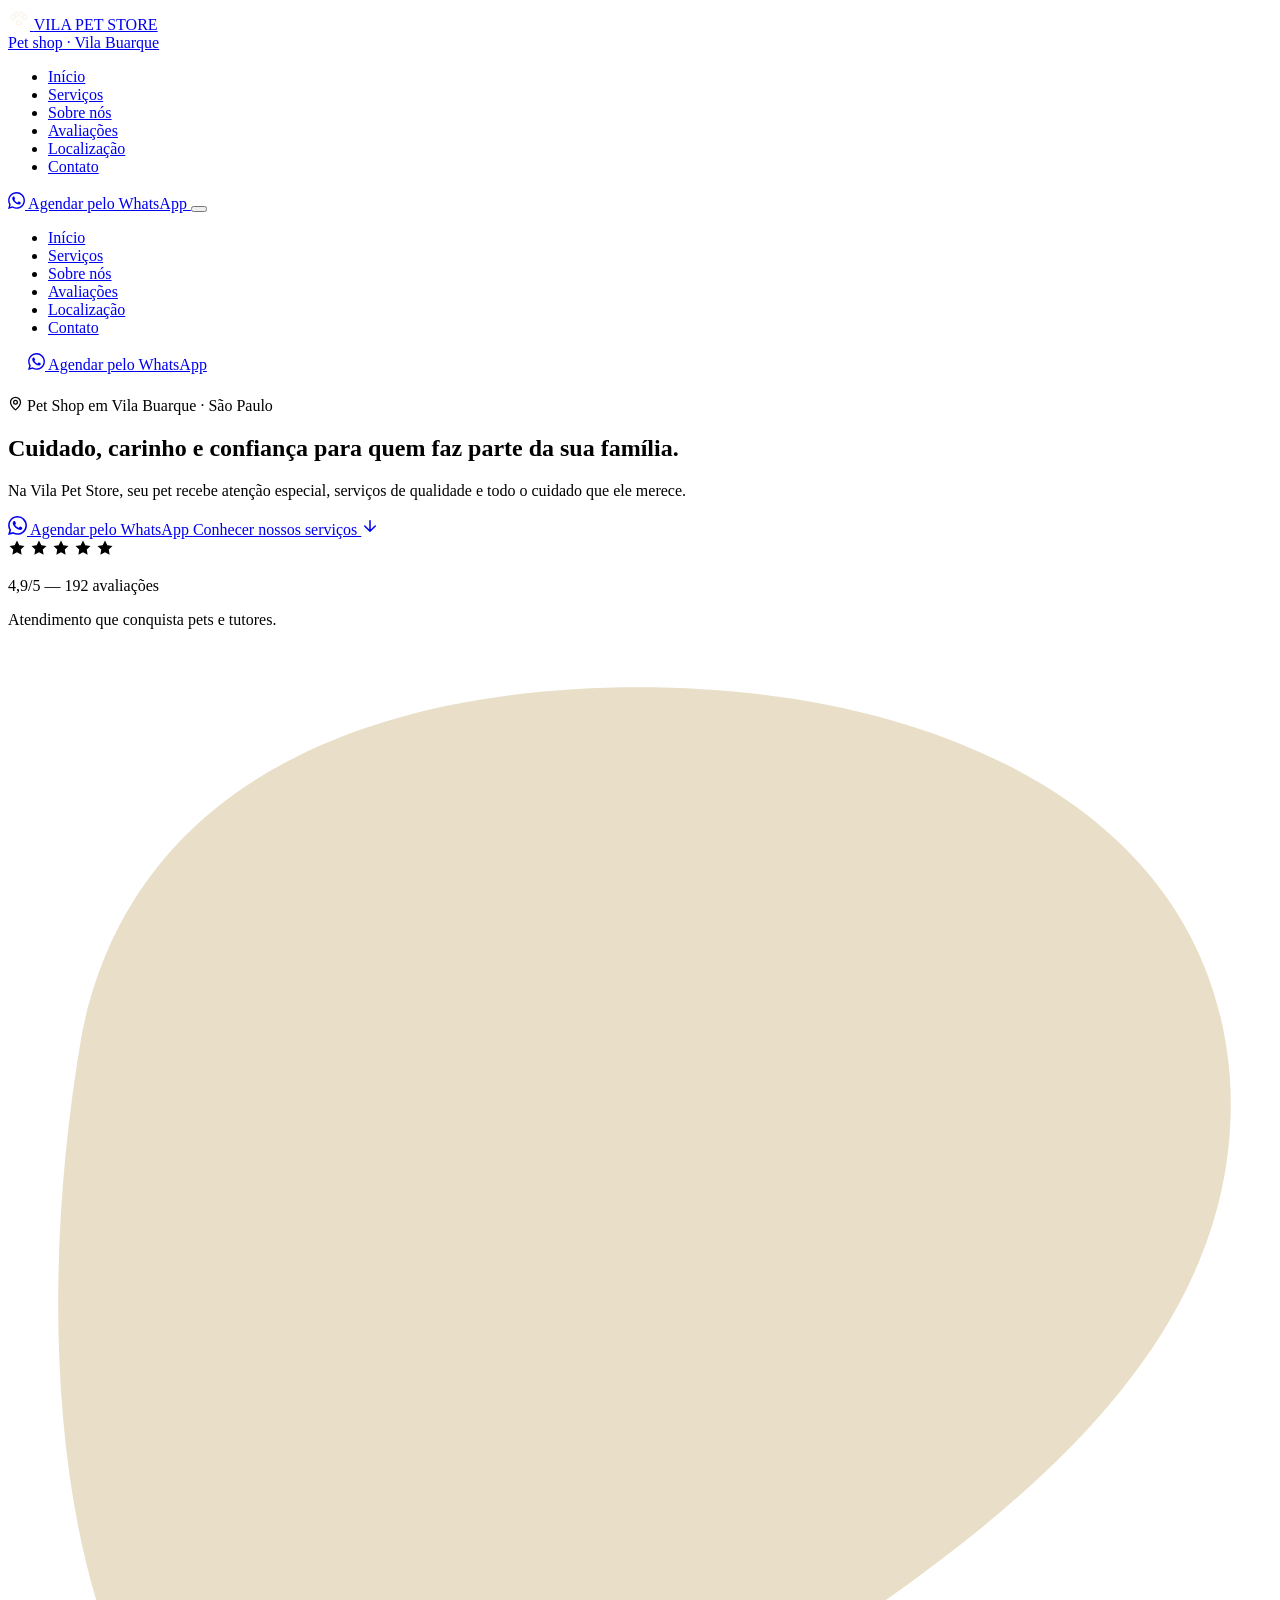
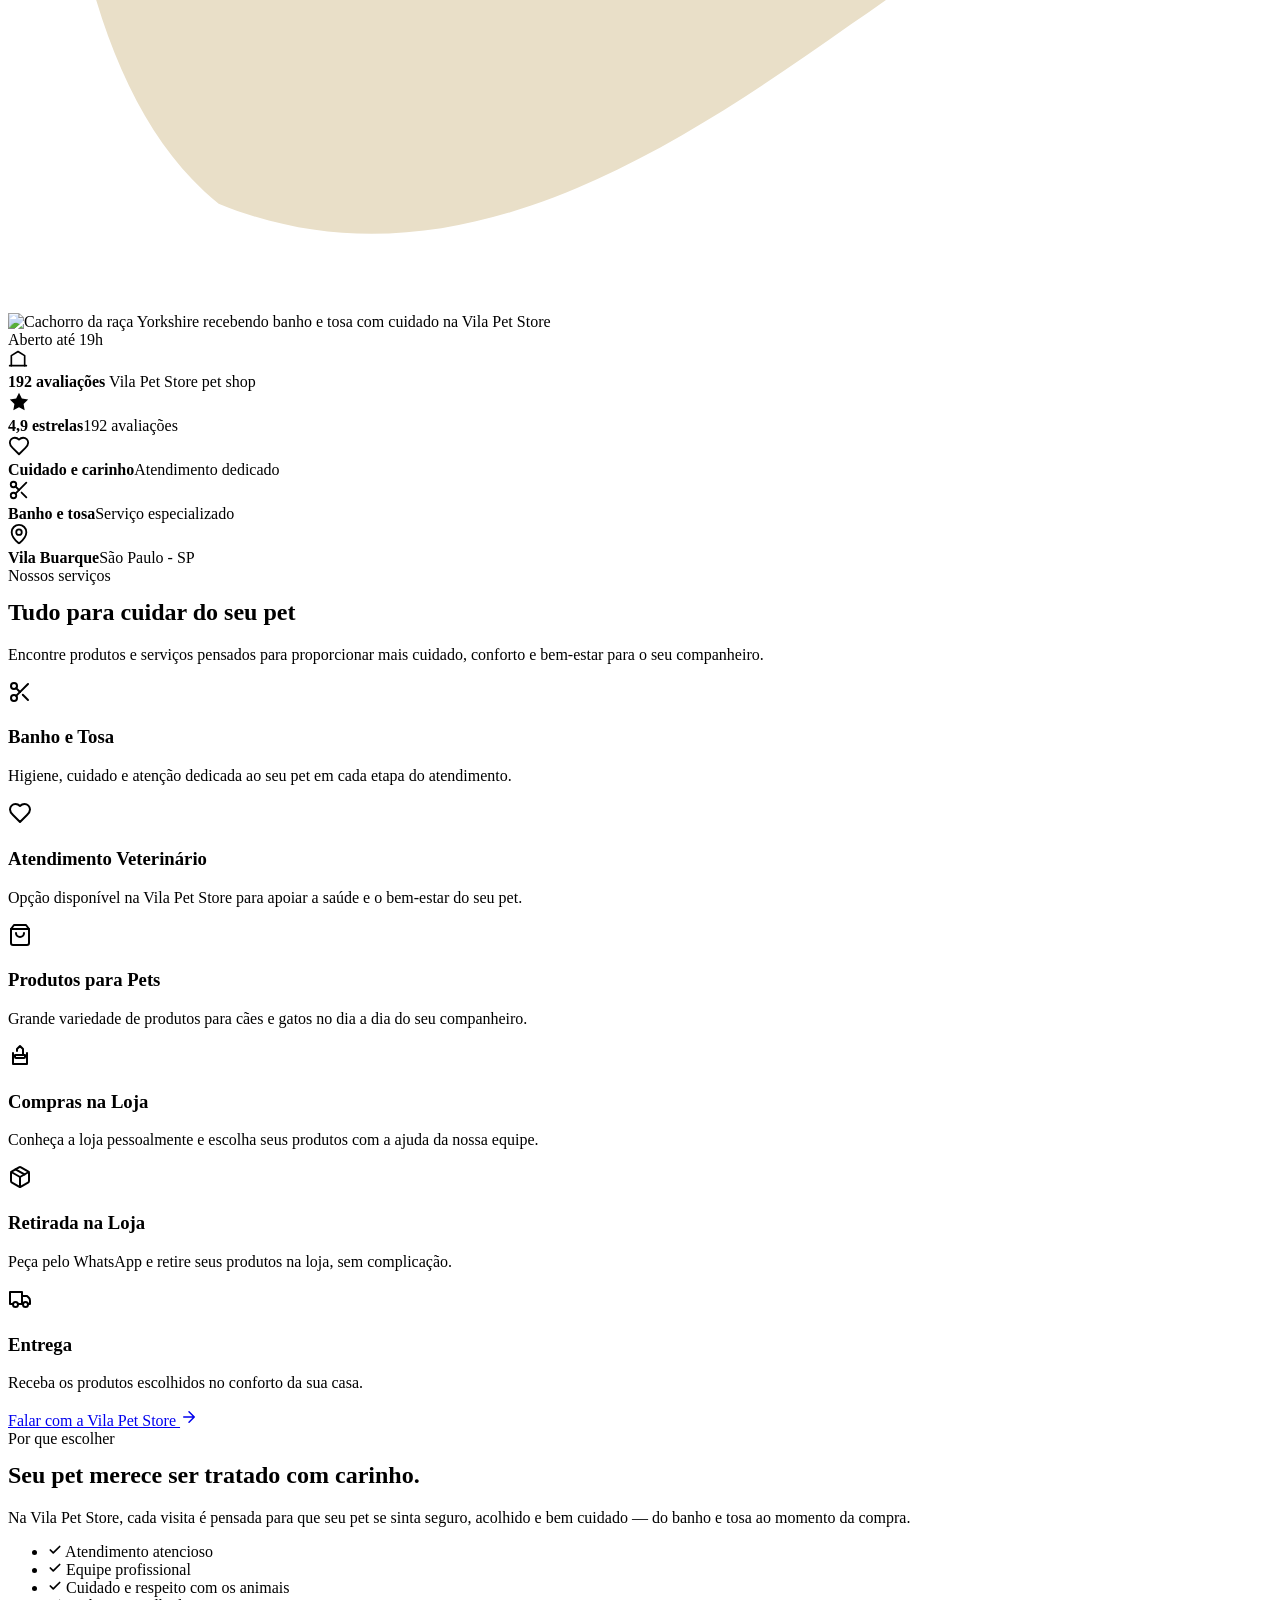
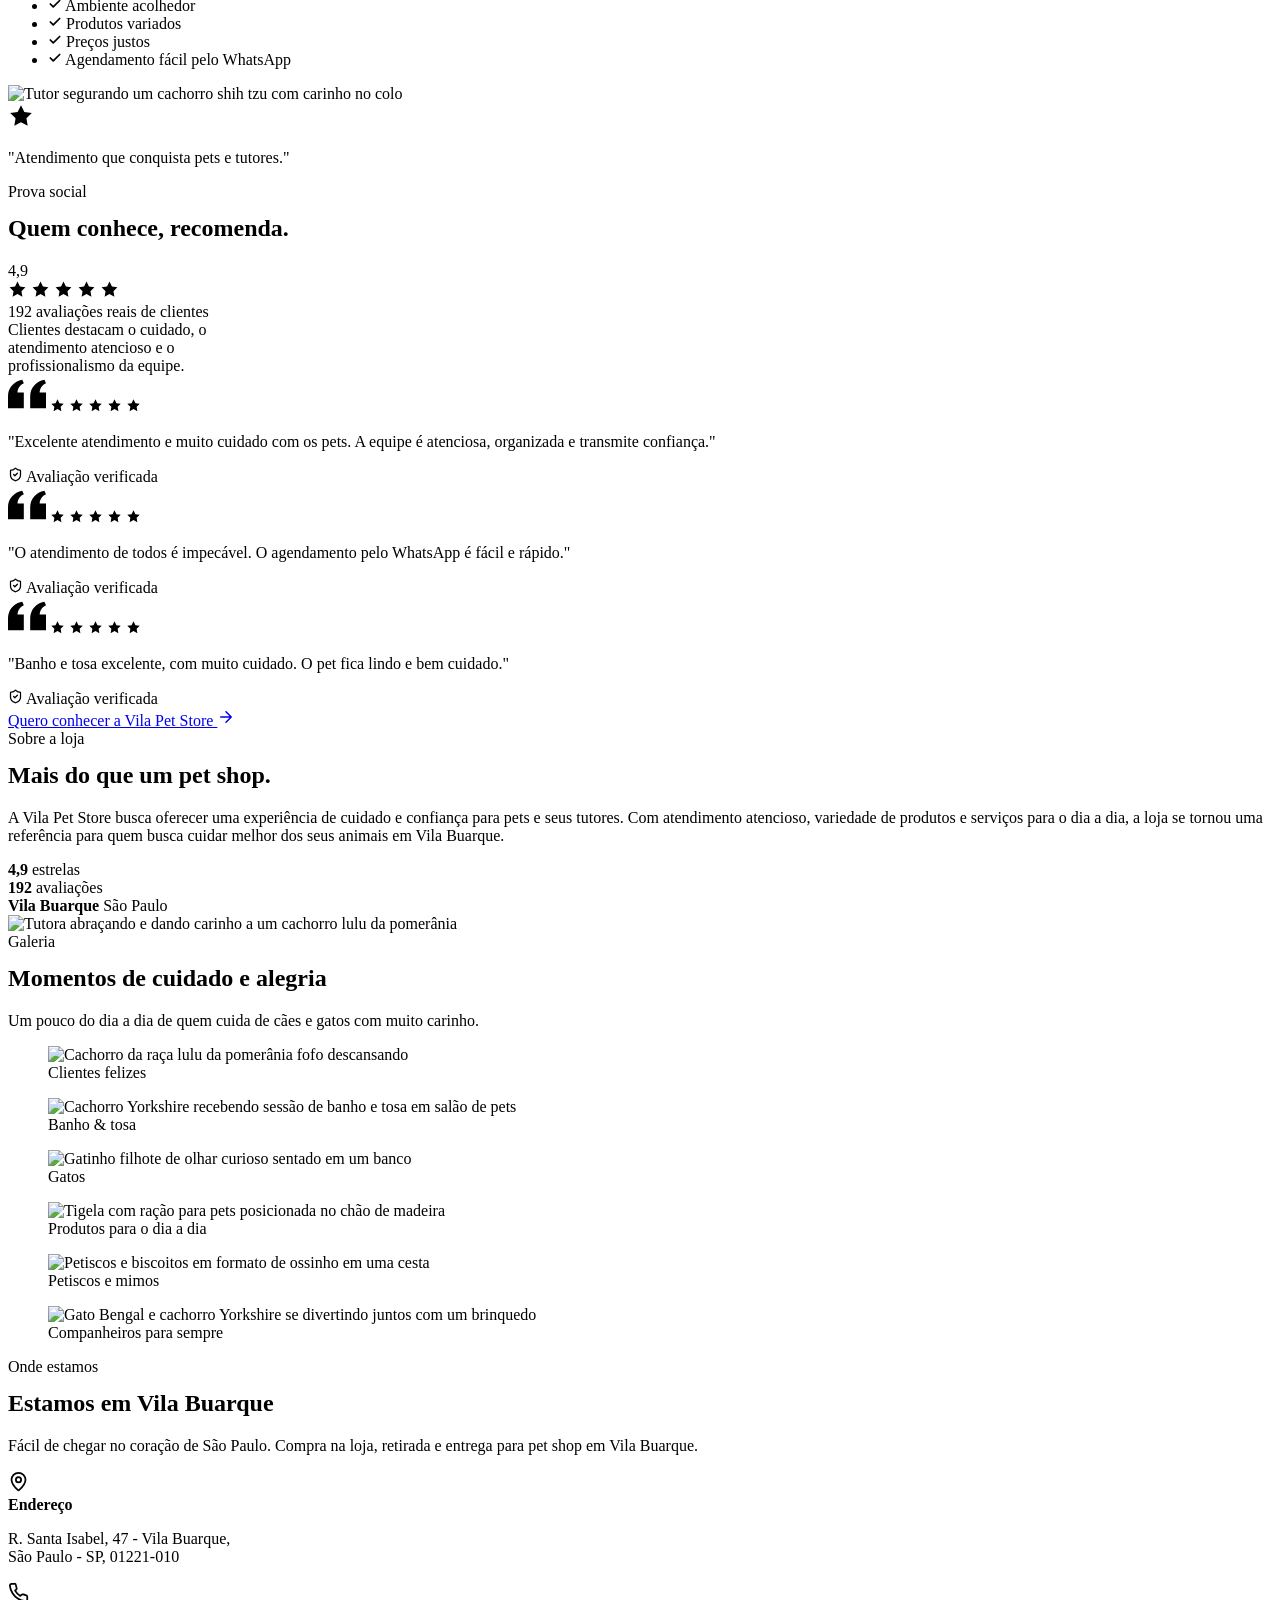
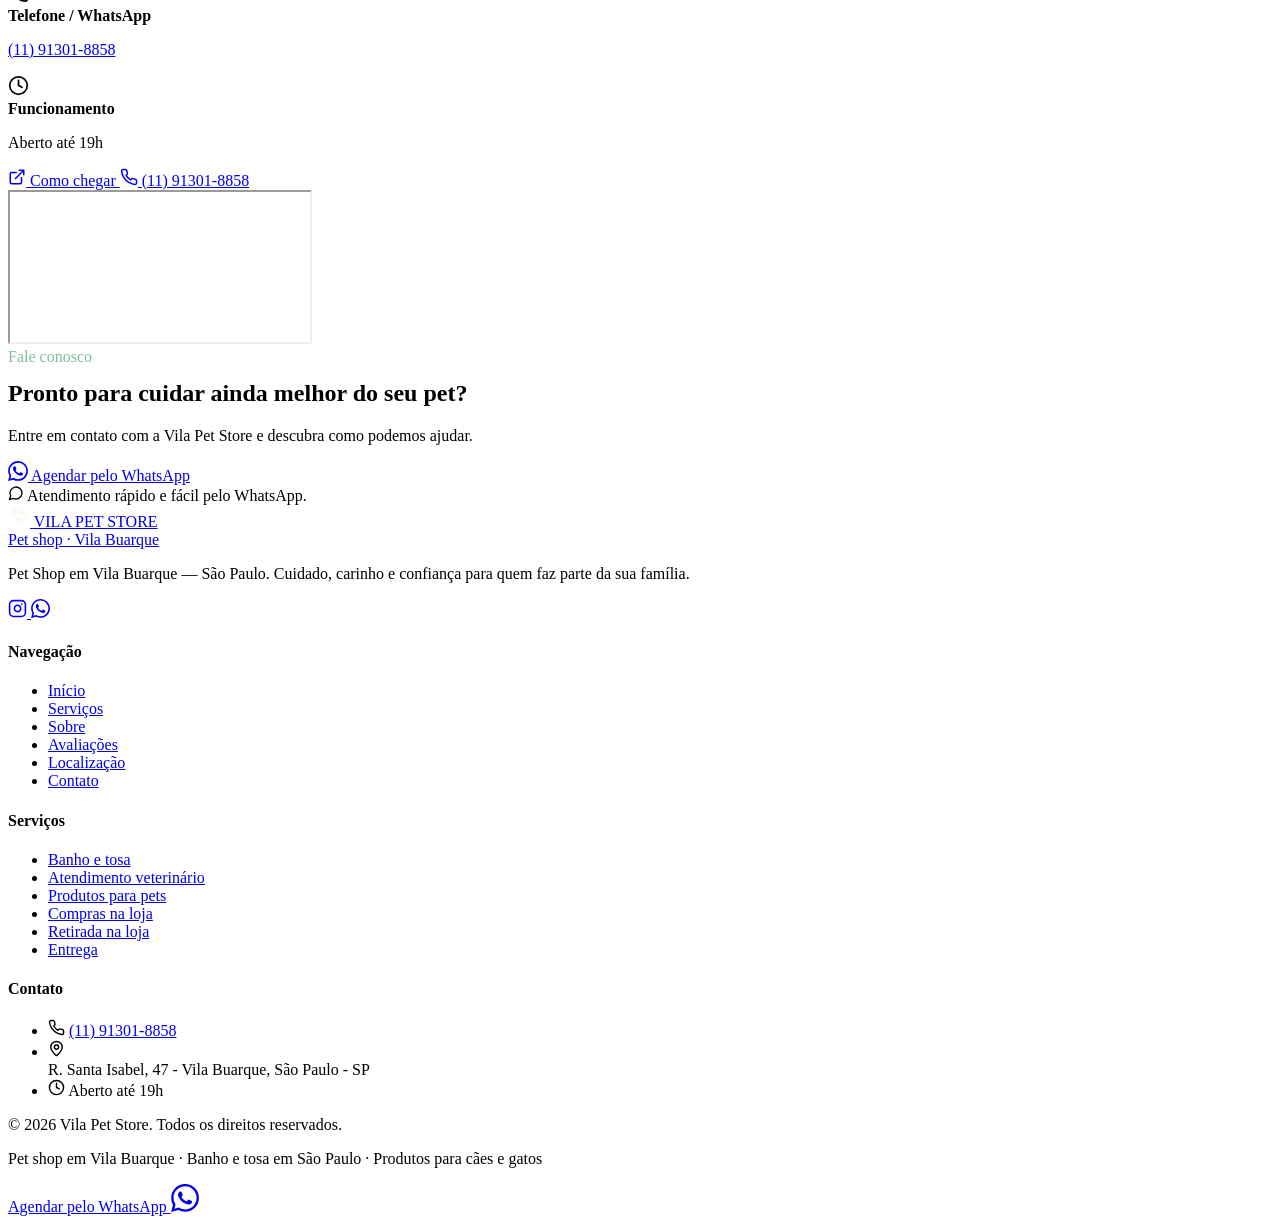
==== public_html/index.html @ 34e959fc "Add files via upload" ====
<!DOCTYPE html>
<html lang="pt-BR">
<head>
  <meta charset="utf-8">
  <meta name="viewport" content="width=device-width, initial-scale=1">
  <title>Vila Pet Store | Pet Shop em Vila Buarque - São Paulo</title>
  <meta name="description" content="Vila Pet Store em Vila Buarque, São Paulo. Banho e tosa, produtos para pets, atendimento veterinário e muito mais. Entre em contato pelo WhatsApp.">
  <meta name="robots" content="index, follow">
  <meta name="theme-color" content="#1A3326">
  <meta name="format-detection" content="telephone=yes">

  <!-- Open Graph -->
  <meta property="og:type" content="website">
  <meta property="og:locale" content="pt_BR">
  <meta property="og:site_name" content="Vila Pet Store">
  <meta property="og:title" content="Vila Pet Store | Pet Shop em Vila Buarque - São Paulo">
  <meta property="og:description" content="Pet shop em Vila Buarque, São Paulo. Banho e tosa, produtos para pets e atendimento veterinário. Agende pelo WhatsApp: (11) 91301-8858.">
  <meta property="og:image" content="https://images.pexels.com/photos/6131165/pexels-photo-6131165.jpeg?auto=compress&cs=tinysrgb&w=1200">

  <!-- Favicon: paw print -->
  <link rel="icon" href="data:image/svg+xml,%3Csvg xmlns='http://www.w3.org/2000/svg' viewBox='0 0 24 24'%3E%3Crect width='24' height='24' rx='6' fill='%231A3326'/%3E%3Cellipse cx='7' cy='10' rx='2' ry='2.4' fill='%23FBF7F0'/%3E%3Cellipse cx='12' cy='7.4' rx='2' ry='2.4' fill='%23FBF7F0'/%3E%3Cellipse cx='17' cy='10' rx='2' ry='2.4' fill='%23FBF7F0'/%3E%3Cpath d='M7.5 13.6c.6-.4 1.3-.5 2.1-.5s1.5.1 2.1.5c1.1.7 2.5.7 3.6.7 1.6 0 2.9-.8 2.9-2 0-.9-.8-1.6-1.9-1.6-.9 0-1.7.4-2.4.1-.5-.2-.8-.6-1.2-1-.7-.6-1.7-.6-2.4 0-.4.4-.7.8-1.2 1-.7.3-1.5-.1-2.4-.1C5.8 10 5 10.7 5 11.6c0 1.4 1.7 2.3 2.5 2z' fill='%23FBF7F0'/%3E%3C/svg%3E">

  <!-- Preconnect for performance -->
  <link rel="preconnect" href="https://fonts.googleapis.com">
  <link rel="preconnect" href="https://fonts.gstatic.com" crossorigin>
  <link rel="preconnect" href="https://images.pexels.com">

  <!-- Tipografia -->
  <link href="https://fonts.googleapis.com/css2?family=Inter:wght@400;500;600;700&family=Poppins:wght@500;600;700;800&display=swap" rel="stylesheet">

  <!-- Estilos -->
  <link rel="stylesheet" href="assets/css/style.css">

</head>
<body>

  <!-- ============ HEADER ============ -->
  <header class="site-header" id="topo">
    <div class="header-inner">
      <a href="#inicio" class="brand" aria-label="Vila Pet Store - voltar ao início">
        <span class="brand-mark" aria-hidden="true">
          <svg width="22" height="22" viewBox="0 0 24 24" fill="none" stroke="#FBF7F0" stroke-width="1.8" stroke-linecap="round" stroke-linejoin="round"><ellipse cx="5.5" cy="10" rx="1.9" ry="2.6"/><ellipse cx="9" cy="7" rx="1.9" ry="2.6"/><ellipse cx="15" cy="7" rx="1.9" ry="2.6"/><ellipse cx="18.5" cy="10" rx="1.9" ry="2.6"/><path d="M12 13.6c1.5 0 2.6 1.2 2.8 2.7.07.6-.4 1.2-1 1.35-.55.15-1.15.15-1.8.15s-1.25 0-1.8-.15c-.6-.15-1.07-.75-1-1.35.2-1.5 1.3-2.7 2.8-2.7Z"/></svg>
        </span>
        <span>
          <span class="brand-name">VILA PET STORE</span><br>
          <span class="brand-sub">Pet shop · Vila Buarque</span>
        </span>
      </a>

      <nav class="main-nav" aria-label="Navegação principal">
        <ul>
          <li><a href="#inicio">Início</a></li>
          <li><a href="#servicos">Serviços</a></li>
          <li><a href="#sobre">Sobre nós</a></li>
          <li><a href="#avaliacoes">Avaliações</a></li>
          <li><a href="#localizacao">Localização</a></li>
          <li><a href="#contato">Contato</a></li>
        </ul>
      </nav>

      <div class="header-actions">
        <a class="btn btn-primary header-wa-btn header-cta-desktop" href="https://wa.me/5511913018858?text=Ol%C3%A1%2C%20Vila%20Pet%20Store%21%20Gostaria%20de%20agendar%20um%20hor%C3%A1rio." target="_blank" rel="noopener">
          <svg width="17" height="17" viewBox="0 0 24 24" fill="currentColor" aria-hidden="true"><path d="M17.47 14.38c-.3-.15-1.76-.87-2.03-.97-.27-.1-.47-.15-.67.15-.2.3-.77.97-.94 1.16-.17.2-.35.22-.64.07-.3-.15-1.26-.46-2.4-1.47-.88-.79-1.48-1.76-1.65-2.06-.18-.3-.02-.46.13-.6.13-.14.3-.35.45-.52.15-.17.2-.3.3-.5.1-.2.05-.37-.02-.52-.08-.15-.67-1.61-.92-2.2-.24-.58-.49-.5-.67-.51h-.57c-.2 0-.52.07-.8.37-.27.3-1.03 1.02-1.03 2.48 0 1.46 1.06 2.87 1.21 3.07.15.2 2.1 3.2 5.08 4.49.71.3 1.26.49 1.7.62.7.23 1.35.2 1.87.12.57-.09 1.76-.72 2-1.41.25-.7.25-1.29.18-1.41-.08-.12-.27-.2-.57-.35Zm-5.42 7.4h-.01a9.87 9.87 0 0 1-5.03-1.38l-.36-.21-3.74.98 1-3.65-.24-.37a9.86 9.86 0 0 1-1.51-5.26c0-5.45 4.43-9.88 9.89-9.88 2.64 0 5.12 1.03 6.98 2.9a9.82 9.82 0 0 1 2.9 6.99c0 5.45-4.44 9.88-9.89 9.88Zm8.41-18.3A11.82 11.82 0 0 0 12.05 0C5.5 0 .16 5.34.16 11.9c0 2.1.55 4.14 1.6 5.94L.06 24l6.3-1.65a11.88 11.88 0 0 0 5.69 1.45h.01c6.55 0 11.89-5.34 11.89-11.9 0-3.18-1.24-6.17-3.48-8.41Z"/></svg>
          Agendar pelo WhatsApp
        </a>
        <button class="nav-toggle" id="navToggle" aria-expanded="false" aria-controls="mobileMenu" aria-label="Abrir menu">
          <span class="bar"></span>
        </button>
      </div>
    </div>
  </header>

  <!-- Menu mobile -->
  <div class="mobile-menu" id="mobileMenu">
    <ul>
      <li><a href="#inicio">Início</a></li>
      <li><a href="#servicos">Serviços</a></li>
      <li><a href="#sobre">Sobre nós</a></li>
      <li><a href="#avaliacoes">Avaliações</a></li>
      <li><a href="#localizacao">Localização</a></li>
      <li><a href="#contato">Contato</a></li>
    </ul>
    <div class="mobile-cta" style="padding:0 20px 22px;">
      <a class="btn btn-primary" style="width:100%" href="https://wa.me/5511913018858?text=Ol%C3%A1%2C%20Vila%20Pet%20Store%21%20Gostaria%20de%20agendar%20um%20hor%C3%A1rio." target="_blank" rel="noopener">
        <svg width="17" height="17" viewBox="0 0 24 24" fill="currentColor" aria-hidden="true"><path d="M17.47 14.38c-.3-.15-1.76-.87-2.03-.97-.27-.1-.47-.15-.67.15-.2.3-.77.97-.94 1.16-.17.2-.35.22-.64.07-.3-.15-1.26-.46-2.4-1.47-.88-.79-1.48-1.76-1.65-2.06-.18-.3-.02-.46.13-.6.13-.14.3-.35.45-.52.15-.17.2-.3.3-.5.1-.2.05-.37-.02-.52-.08-.15-.67-1.61-.92-2.2-.24-.58-.49-.5-.67-.51h-.57c-.2 0-.52.07-.8.37-.27.3-1.03 1.02-1.03 2.48 0 1.46 1.06 2.87 1.21 3.07.15.2 2.1 3.2 5.08 4.49.71.3 1.26.49 1.7.62.7.23 1.35.2 1.87.12.57-.09 1.76-.72 2-1.41.25-.7.25-1.29.18-1.41-.08-.12-.27-.2-.57-.35Zm-5.42 7.4h-.01a9.87 9.87 0 0 1-5.03-1.38l-.36-.21-3.74.98 1-3.65-.24-.37a9.86 9.86 0 0 1-1.51-5.26c0-5.45 4.43-9.88 9.89-9.88 2.64 0 5.12 1.03 6.98 2.9a9.82 9.82 0 0 1 2.9 6.99c0 5.45-4.44 9.88-9.89 9.88Zm8.41-18.3A11.82 11.82 0 0 0 12.05 0C5.5 0 .16 5.34.16 11.9c0 2.1.55 4.14 1.6 5.94L.06 24l6.3-1.65a11.88 11.88 0 0 0 5.69 1.45h.01c6.55 0 11.89-5.34 11.89-11.9 0-3.18-1.24-6.17-3.48-8.41Z"/></svg>
        Agendar pelo WhatsApp
      </a>
    </div>
  </div>

  <main>

    <!-- ============ HERO ============ -->
    <section class="hero" id="inicio">
      <div class="hero-bg-paw" aria-hidden="true"></div>
      <div class="container">
        <div class="hero-grid">
          <div class="hero-copy reveal">
            <span class="hero-badge">
              <svg width="15" height="15" viewBox="0 0 24 24" fill="none" stroke="currentColor" stroke-width="2" stroke-linecap="round" stroke-linejoin="round" aria-hidden="true"><path d="M20 10c0 4.993-5.539 10.193-7.399 11.799a1 1 0 0 1-1.202 0C9.539 20.193 4 14.993 4 10a8 8 0 0 1 16 0"/><circle cx="12" cy="10" r="3"/></svg>
              Pet Shop em Vila Buarque · São Paulo
            </span>
            <h1 class="h1">Cuidado, carinho e <span class="accent">confiança</span> para quem faz parte da sua família.</h1>
            <p class="lead">Na Vila Pet Store, seu pet recebe atenção especial, serviços de qualidade e todo o cuidado que ele merece.</p>

            <div class="hero-actions">
              <a class="btn btn-primary btn-lg" href="https://wa.me/5511913018858?text=Ol%C3%A1%2C%20Vila%20Pet%20Store%21%20Gostaria%20de%20agendar%20um%20hor%C3%A1rio." target="_blank" rel="noopener">
                <svg width="19" height="19" viewBox="0 0 24 24" fill="currentColor" aria-hidden="true"><path d="M17.47 14.38c-.3-.15-1.76-.87-2.03-.97-.27-.1-.47-.15-.67.15-.2.3-.77.97-.94 1.16-.17.2-.35.22-.64.07-.3-.15-1.26-.46-2.4-1.47-.88-.79-1.48-1.76-1.65-2.06-.18-.3-.02-.46.13-.6.13-.14.3-.35.45-.52.15-.17.2-.3.3-.5.1-.2.05-.37-.02-.52-.08-.15-.67-1.61-.92-2.2-.24-.58-.49-.5-.67-.51h-.57c-.2 0-.52.07-.8.37-.27.3-1.03 1.02-1.03 2.48 0 1.46 1.06 2.87 1.21 3.07.15.2 2.1 3.2 5.08 4.49.71.3 1.26.49 1.7.62.7.23 1.35.2 1.87.12.57-.09 1.76-.72 2-1.41.25-.7.25-1.29.18-1.41-.08-.12-.27-.2-.57-.35Zm-5.42 7.4h-.01a9.87 9.87 0 0 1-5.03-1.38l-.36-.21-3.74.98 1-3.65-.24-.37a9.86 9.86 0 0 1-1.51-5.26c0-5.45 4.43-9.88 9.89-9.88 2.64 0 5.12 1.03 6.98 2.9a9.82 9.82 0 0 1 2.9 6.99c0 5.45-4.44 9.88-9.89 9.88Zm8.41-18.3A11.82 11.82 0 0 0 12.05 0C5.5 0 .16 5.34.16 11.9c0 2.1.55 4.14 1.6 5.94L.06 24l6.3-1.65a11.88 11.88 0 0 0 5.69 1.45h.01c6.55 0 11.89-5.34 11.89-11.9 0-3.18-1.24-6.17-3.48-8.41Z"/></svg>
                Agendar pelo WhatsApp
              </a>
              <a class="btn btn-outline btn-lg" href="#servicos">
                Conhecer nossos serviços
                <svg width="18" height="18" viewBox="0 0 24 24" fill="none" stroke="currentColor" stroke-width="2" stroke-linecap="round" stroke-linejoin="round" aria-hidden="true"><path d="M12 5v14M19 12l-7 7-7-7"/></svg>
              </a>
            </div>

            <div class="hero-proof">
              <span class="hero-proof-stars" aria-hidden="true">
                <svg width="18" height="18" viewBox="0 0 24 24" fill="currentColor"><path d="M12 2l3.09 6.26L22 9.27l-5 4.87 1.18 6.88L12 17.77l-6.18 3.25L7 14.14 2 9.27l6.91-1.01L12 2z"/></svg>
                <svg width="18" height="18" viewBox="0 0 24 24" fill="currentColor"><path d="M12 2l3.09 6.26L22 9.27l-5 4.87 1.18 6.88L12 17.77l-6.18 3.25L7 14.14 2 9.27l6.91-1.01L12 2z"/></svg>
                <svg width="18" height="18" viewBox="0 0 24 24" fill="currentColor"><path d="M12 2l3.09 6.26L22 9.27l-5 4.87 1.18 6.88L12 17.77l-6.18 3.25L7 14.14 2 9.27l6.91-1.01L12 2z"/></svg>
                <svg width="18" height="18" viewBox="0 0 24 24" fill="currentColor"><path d="M12 2l3.09 6.26L22 9.27l-5 4.87 1.18 6.88L12 17.77l-6.18 3.25L7 14.14 2 9.27l6.91-1.01L12 2z"/></svg>
                <svg width="18" height="18" viewBox="0 0 24 24" fill="currentColor"><path d="M12 2l3.09 6.26L22 9.27l-5 4.87 1.18 6.88L12 17.77l-6.18 3.25L7 14.14 2 9.27l6.91-1.01L12 2z"/></svg>
              </span>
              <p class="hero-proof-text">4,9/5 — 192 avaliações</p>
              <p class="hero-proof-note">Atendimento que conquista pets e tutores.</p>
            </div>
          </div>

          <div class="hero-visual reveal" style="--d:120ms">
            <svg class="hero-blob" viewBox="0 0 240 240" fill="none" aria-hidden="true">
              <path d="M120 8c54 0 108 22 112 74 3 46-34 78-72 104-34 24-76 52-120 34C10 196 4 132 14 74 24 24 72 8 120 8z" fill="#E9DFC8"/>
            </svg>
            <div class="hero-img-wrap">
              <img
                src="https://images.pexels.com/photos/6131165/pexels-photo-6131165.jpeg?auto=compress&cs=tinysrgb&fm=jpg&w=760"
                srcset="https://images.pexels.com/photos/6131165/pexels-photo-6131165.jpeg?auto=compress&cs=tinysrgb&fm=jpg&w=520 520w,
                        https://images.pexels.com/photos/6131165/pexels-photo-6131165.jpeg?auto=compress&cs=tinysrgb&fm=jpg&w=760 760w,
                        https://images.pexels.com/photos/6131165/pexels-photo-6131165.jpeg?auto=compress&cs=tinysrgb&fm=jpg&w=1080 1080w"
                sizes="(min-width: 1024px) 560px, 100vw"
                alt="Cachorro da raça Yorkshire recebendo banho e tosa com cuidado na Vila Pet Store"
                fetchpriority="high" decoding="async">
            </div>
            <span class="hero-chip"><span class="pulse"></span> Aberto até 19h</span>
            <div class="hero-card">
              <span class="hero-card-icon" aria-hidden="true">
                <svg width="20" height="20" viewBox="0 0 24 24" fill="none" stroke="currentColor" stroke-width="2" stroke-linecap="round" stroke-linejoin="round"><path d="M2 20h20"/><path d="M4 20V8l8-5 8 5v12"/></svg>
              </span>
              <div>
                <strong>192 avaliações</strong>
                <span>Vila Pet Store pet shop</span>
              </div>
            </div>
          </div>
        </div>
      </div>
    </section>

    <!-- ============ BARRA DE CONFIANÇA ============ -->
    <div class="trust-strip" aria-label="Destaques">
      <div class="container">
        <div class="trust-grid">
          <div class="trust-item">
            <span class="trust-icon" aria-hidden="true">
              <svg width="22" height="22" viewBox="0 0 24 24" fill="currentColor"><path d="M12 2l3.09 6.26L22 9.27l-5 4.87 1.18 6.88L12 17.77l-6.18 3.25L7 14.14 2 9.27l6.91-1.01L12 2z"/></svg>
            </span>
            <div><strong>4,9 estrelas</strong><span>192 avaliações</span></div>
          </div>
          <div class="trust-item">
            <span class="trust-icon" aria-hidden="true">
              <svg width="22" height="22" viewBox="0 0 24 24" fill="none" stroke="currentColor" stroke-width="2" stroke-linecap="round" stroke-linejoin="round"><path d="M19 14c1.49-1.46 3-3.21 3-5.5A5.5 5.5 0 0 0 16.5 3c-1.76 0-3 .5-4.5 2-1.5-1.5-2.74-2-4.5-2A5.5 5.5 0 0 0 2 8.5c0 2.3 1.5 4.05 3 5.5l7 7Z"/></svg>
            </span>
            <div><strong>Cuidado e carinho</strong><span>Atendimento dedicado</span></div>
          </div>
          <div class="trust-item">
            <span class="trust-icon" aria-hidden="true">
              <svg width="22" height="22" viewBox="0 0 24 24" fill="none" stroke="currentColor" stroke-width="2" stroke-linecap="round" stroke-linejoin="round"><circle cx="6" cy="6" r="3"/><path d="M8.12 8.12 12 12"/><path d="M20 4 8.12 15.88"/><circle cx="6" cy="18" r="3"/><path d="M14.8 14.8 20 20"/></svg>
            </span>
            <div><strong>Banho e tosa</strong><span>Serviço especializado</span></div>
          </div>
          <div class="trust-item">
            <span class="trust-icon" aria-hidden="true">
              <svg width="22" height="22" viewBox="0 0 24 24" fill="none" stroke="currentColor" stroke-width="2" stroke-linecap="round" stroke-linejoin="round"><path d="M20 10c0 4.993-5.539 10.193-7.399 11.799a1 1 0 0 1-1.202 0C9.539 20.193 4 14.993 4 10a8 8 0 0 1 16 0"/><circle cx="12" cy="10" r="3"/></svg>
            </span>
            <div><strong>Vila Buarque</strong><span>São Paulo - SP</span></div>
          </div>
        </div>
      </div>
    </div>

    <!-- ============ SERVIÇOS ============ -->
    <section class="services" id="servicos">
      <div class="container">
        <div class="section-head center reveal">
          <span class="eyebrow"><span class="dot"></span> Nossos serviços</span>
          <h2 class="h2" style="margin-top:14px">Tudo para cuidar do seu pet</h2>
          <p class="lead">Encontre produtos e serviços pensados para proporcionar mais cuidado, conforto e bem-estar para o seu companheiro.</p>
        </div>

        <div class="services-grid">
          <article class="service-card reveal" style="--d:0ms">
            <span class="service-icon" aria-hidden="true">
              <svg width="24" height="24" viewBox="0 0 24 24" fill="none" stroke="currentColor" stroke-width="2" stroke-linecap="round" stroke-linejoin="round"><circle cx="6" cy="6" r="3"/><path d="M8.12 8.12 12 12"/><path d="M20 4 8.12 15.88"/><circle cx="6" cy="18" r="3"/><path d="M14.8 14.8 20 20"/></svg>
            </span>
            <h3 class="h3">Banho e Tosa</h3>
            <p>Higiene, cuidado e atenção dedicada ao seu pet em cada etapa do atendimento.</p>
          </article>

          <article class="service-card reveal" style="--d:70ms">
            <span class="service-icon" aria-hidden="true">
              <svg width="24" height="24" viewBox="0 0 24 24" fill="none" stroke="currentColor" stroke-width="2" stroke-linecap="round" stroke-linejoin="round"><path d="M19 14c1.49-1.46 3-3.21 3-5.5A5.5 5.5 0 0 0 16.5 3c-1.76 0-3 .5-4.5 2-1.5-1.5-2.74-2-4.5-2A5.5 5.5 0 0 0 2 8.5c0 2.3 1.5 4.05 3 5.5l7 7Z"/></svg>
            </span>
            <h3 class="h3">Atendimento Veterinário</h3>
            <p>Opção disponível na Vila Pet Store para apoiar a saúde e o bem-estar do seu pet.</p>
          </article>

          <article class="service-card reveal" style="--d:140ms">
            <span class="service-icon" aria-hidden="true">
              <svg width="24" height="24" viewBox="0 0 24 24" fill="none" stroke="currentColor" stroke-width="2" stroke-linecap="round" stroke-linejoin="round"><path d="M6 2 3 6v14a2 2 0 0 0 2 2h14a2 2 0 0 0 2-2V6l-3-4Z"/><path d="M3 6h18"/><path d="M16 10a4 4 0 0 1-8 0"/></svg>
            </span>
            <h3 class="h3">Produtos para Pets</h3>
            <p>Grande variedade de produtos para cães e gatos no dia a dia do seu companheiro.</p>
          </article>

          <article class="service-card reveal" style="--d:0ms">
            <span class="service-icon" aria-hidden="true">
              <svg width="24" height="24" viewBox="0 0 24 24" fill="none" stroke="currentColor" stroke-width="2" stroke-linecap="round" stroke-linejoin="round"><path d="M15 11V5l-3-3-3 3v2"/><path d="M7 11h10v2a1 1 0 0 1-1 1H8a1 1 0 0 1-1-1v-2Z"/><path d="M5 9v11h14V9"/></svg>
            </span>
            <h3 class="h3">Compras na Loja</h3>
            <p>Conheça a loja pessoalmente e escolha seus produtos com a ajuda da nossa equipe.</p>
          </article>

          <article class="service-card reveal" style="--d:70ms">
            <span class="service-icon" aria-hidden="true">
              <svg width="24" height="24" viewBox="0 0 24 24" fill="none" stroke="currentColor" stroke-width="2" stroke-linecap="round" stroke-linejoin="round"><path d="m7.5 4.27 9 5.15"/><path d="M21 8a2 2 0 0 0-1-1.73l-7-4a2 2 0 0 0-2 0l-7 4A2 2 0 0 0 3 8v8a2 2 0 0 0 1 1.73l7 4a2 2 0 0 0 2 0l7-4A2 2 0 0 0 21 16Z"/><path d="M3.29 7 12 12l8.71-5"/><path d="M12 22V12"/></svg>
            </span>
            <h3 class="h3">Retirada na Loja</h3>
            <p>Peça pelo WhatsApp e retire seus produtos na loja, sem complicação.</p>
          </article>

          <article class="service-card reveal" style="--d:140ms">
            <span class="service-icon" aria-hidden="true">
              <svg width="24" height="24" viewBox="0 0 24 24" fill="none" stroke="currentColor" stroke-width="2" stroke-linecap="round" stroke-linejoin="round"><path d="M10 17h4V5H2v12h3"/><path d="M20 17h2v-3.34a4 4 0 0 0-1.17-2.83L19 9h-5v8h1"/><circle cx="7.5" cy="17.5" r="2.5"/><circle cx="17.5" cy="17.5" r="2.5"/></svg>
            </span>
            <h3 class="h3">Entrega</h3>
            <p>Receba os produtos escolhidos no conforto da sua casa.</p>
          </article>
        </div>

        <div class="services-cta reveal">
          <a class="btn btn-primary btn-lg" href="https://wa.me/5511913018858?text=Ol%C3%A1%2C%20Vila%20Pet%20Store%21%20Gostaria%20de%20saber%20mais%20sobre%20os%20servi%C3%A7os." target="_blank" rel="noopener">
            Falar com a Vila Pet Store
            <svg width="18" height="18" viewBox="0 0 24 24" fill="none" stroke="currentColor" stroke-width="2" stroke-linecap="round" stroke-linejoin="round" aria-hidden="true"><path d="M5 12h14M12 5l7 7-7 7"/></svg>
          </a>
        </div>
      </div>
    </section>

    <!-- ============ POR QUE ESCOLHER ============ -->
    <section class="why" id="diferenciais">
      <div class="container">
        <div class="why-grid">
          <div class="why-copy reveal">
            <span class="eyebrow"><span class="dot"></span> Por que escolher</span>
            <h2 class="h2" style="margin-top:14px">Seu pet merece ser tratado com carinho.</h2>
            <p class="lead">Na Vila Pet Store, cada visita é pensada para que seu pet se sinta seguro, acolhido e bem cuidado — do banho e tosa ao momento da compra.</p>
            <ul class="why-list">
              <li><span class="why-check" aria-hidden="true"><svg width="14" height="14" viewBox="0 0 24 24" fill="none" stroke="currentColor" stroke-width="3" stroke-linecap="round" stroke-linejoin="round"><path d="M20 6 9 17l-5-5"/></svg></span> Atendimento atencioso</li>
              <li><span class="why-check" aria-hidden="true"><svg width="14" height="14" viewBox="0 0 24 24" fill="none" stroke="currentColor" stroke-width="3" stroke-linecap="round" stroke-linejoin="round"><path d="M20 6 9 17l-5-5"/></svg></span> Equipe profissional</li>
              <li><span class="why-check" aria-hidden="true"><svg width="14" height="14" viewBox="0 0 24 24" fill="none" stroke="currentColor" stroke-width="3" stroke-linecap="round" stroke-linejoin="round"><path d="M20 6 9 17l-5-5"/></svg></span> Cuidado e respeito com os animais</li>
              <li><span class="why-check" aria-hidden="true"><svg width="14" height="14" viewBox="0 0 24 24" fill="none" stroke="currentColor" stroke-width="3" stroke-linecap="round" stroke-linejoin="round"><path d="M20 6 9 17l-5-5"/></svg></span> Ambiente acolhedor</li>
              <li><span class="why-check" aria-hidden="true"><svg width="14" height="14" viewBox="0 0 24 24" fill="none" stroke="currentColor" stroke-width="3" stroke-linecap="round" stroke-linejoin="round"><path d="M20 6 9 17l-5-5"/></svg></span> Produtos variados</li>
              <li><span class="why-check" aria-hidden="true"><svg width="14" height="14" viewBox="0 0 24 24" fill="none" stroke="currentColor" stroke-width="3" stroke-linecap="round" stroke-linejoin="round"><path d="M20 6 9 17l-5-5"/></svg></span> Preços justos</li>
              <li><span class="why-check" aria-hidden="true"><svg width="14" height="14" viewBox="0 0 24 24" fill="none" stroke="currentColor" stroke-width="3" stroke-linecap="round" stroke-linejoin="round"><path d="M20 6 9 17l-5-5"/></svg></span> Agendamento fácil pelo WhatsApp</li>
            </ul>
          </div>

          <div class="why-visual reveal" style="--d:120ms">
            <div class="why-img-wrap">
              <img src="https://images.pexels.com/photos/5434250/pexels-photo-5434250.jpeg?auto=compress&cs=tinysrgb&fm=jpg&w=900" alt="Tutor segurando um cachorro shih tzu com carinho no colo" loading="lazy" decoding="async">
            </div>
            <div class="why-quote">
              <svg width="26" height="26" viewBox="0 0 24 24" fill="currentColor" aria-hidden="true"><path d="M12 2l3.09 6.26L22 9.27l-5 4.87 1.18 6.88L12 17.77l-6.18 3.25L7 14.14 2 9.27l6.91-1.01L12 2z"/></svg>
              <p>"Atendimento que conquista pets e tutores."</p>
            </div>
          </div>
        </div>
      </div>
    </section>

    <!-- ============ AVALIAÇÕES ============ -->
    <section class="reviews" id="avaliacoes">
      <div class="container">
        <div class="section-head center reveal">
          <span class="eyebrow"><span class="dot"></span> Prova social</span>
          <h2 class="h2" style="margin-top:14px">Quem conhece, recomenda.</h2>
        </div>

        <div class="reviews-summary reveal">
          <span class="big-score">4,9</span>
          <div>
            <span class="stars" aria-hidden="true">
              <svg width="19" height="19" viewBox="0 0 24 24" fill="currentColor"><path d="M12 2l3.09 6.26L22 9.27l-5 4.87 1.18 6.88L12 17.77l-6.18 3.25L7 14.14 2 9.27l6.91-1.01L12 2z"/></svg>
              <svg width="19" height="19" viewBox="0 0 24 24" fill="currentColor"><path d="M12 2l3.09 6.26L22 9.27l-5 4.87 1.18 6.88L12 17.77l-6.18 3.25L7 14.14 2 9.27l6.91-1.01L12 2z"/></svg>
              <svg width="19" height="19" viewBox="0 0 24 24" fill="currentColor"><path d="M12 2l3.09 6.26L22 9.27l-5 4.87 1.18 6.88L12 17.77l-6.18 3.25L7 14.14 2 9.27l6.91-1.01L12 2z"/></svg>
              <svg width="19" height="19" viewBox="0 0 24 24" fill="currentColor"><path d="M12 2l3.09 6.26L22 9.27l-5 4.87 1.18 6.88L12 17.77l-6.18 3.25L7 14.14 2 9.27l6.91-1.01L12 2z"/></svg>
              <svg width="19" height="19" viewBox="0 0 24 24" fill="currentColor"><path d="M12 2l3.09 6.26L22 9.27l-5 4.87 1.18 6.88L12 17.77l-6.18 3.25L7 14.14 2 9.27l6.91-1.01L12 2z"/></svg>
            </span>
            <div class="meta">192 avaliações reais de clientes</div>
          </div>
          <span class="divider" aria-hidden="true"></span>
          <div class="meta" style="max-width:200px">Clientes destacam o cuidado, o atendimento atencioso e o profissionalismo da equipe.</div>
        </div>

        <div class="reviews-grid">
          <article class="review-card reveal" style="--d:0ms">
            <svg class="quote-svg" width="38" height="38" viewBox="0 0 24 24" fill="currentColor" aria-hidden="true"><path d="M14.017 21v-7.391c0-5.704 3.731-9.57 8.983-10.609l.995 2.151c-2.432.917-3.995 3.638-3.995 5.849h4v10h-9.983zm-14.017 0v-7.391c0-5.704 3.748-9.57 9-10.609l.996 2.151c-2.433.917-3.996 3.638-3.996 5.849h3.983v10h-9.983z"/></svg>
            <span class="stars" aria-hidden="true">
              <svg width="15" height="15" viewBox="0 0 24 24" fill="currentColor"><path d="M12 2l3.09 6.26L22 9.27l-5 4.87 1.18 6.88L12 17.77l-6.18 3.25L7 14.14 2 9.27l6.91-1.01L12 2z"/></svg>
              <svg width="15" height="15" viewBox="0 0 24 24" fill="currentColor"><path d="M12 2l3.09 6.26L22 9.27l-5 4.87 1.18 6.88L12 17.77l-6.18 3.25L7 14.14 2 9.27l6.91-1.01L12 2z"/></svg>
              <svg width="15" height="15" viewBox="0 0 24 24" fill="currentColor"><path d="M12 2l3.09 6.26L22 9.27l-5 4.87 1.18 6.88L12 17.77l-6.18 3.25L7 14.14 2 9.27l6.91-1.01L12 2z"/></svg>
              <svg width="15" height="15" viewBox="0 0 24 24" fill="currentColor"><path d="M12 2l3.09 6.26L22 9.27l-5 4.87 1.18 6.88L12 17.77l-6.18 3.25L7 14.14 2 9.27l6.91-1.01L12 2z"/></svg>
              <svg width="15" height="15" viewBox="0 0 24 24" fill="currentColor"><path d="M12 2l3.09 6.26L22 9.27l-5 4.87 1.18 6.88L12 17.77l-6.18 3.25L7 14.14 2 9.27l6.91-1.01L12 2z"/></svg>
            </span>
            <p>"Excelente atendimento e muito cuidado com os pets. A equipe é atenciosa, organizada e transmite confiança."</p>
            <div class="who">
              <svg width="15" height="15" viewBox="0 0 24 24" fill="none" stroke="currentColor" stroke-width="2" stroke-linecap="round" stroke-linejoin="round" aria-hidden="true"><path d="M20 13c0 5-3.5 7.5-7.66 8.95a1 1 0 0 1-.67-.01C7.5 20.5 4 18 4 13V6a1 1 0 0 1 1-1c2 0 4.5-1.2 6.24-2.72a1 1 0 0 1 1.52 0C14.51 3.81 17 5 19 5a1 1 0 0 1 1 1z"/><path d="m9 12 2 2 4-4"/></svg>
              Avaliação verificada
            </div>
          </article>

          <article class="review-card reveal" style="--d:70ms">
            <svg class="quote-svg" width="38" height="38" viewBox="0 0 24 24" fill="currentColor" aria-hidden="true"><path d="M14.017 21v-7.391c0-5.704 3.731-9.57 8.983-10.609l.995 2.151c-2.432.917-3.995 3.638-3.995 5.849h4v10h-9.983zm-14.017 0v-7.391c0-5.704 3.748-9.57 9-10.609l.996 2.151c-2.433.917-3.996 3.638-3.996 5.849h3.983v10h-9.983z"/></svg>
            <span class="stars" aria-hidden="true">
              <svg width="15" height="15" viewBox="0 0 24 24" fill="currentColor"><path d="M12 2l3.09 6.26L22 9.27l-5 4.87 1.18 6.88L12 17.77l-6.18 3.25L7 14.14 2 9.27l6.91-1.01L12 2z"/></svg>
              <svg width="15" height="15" viewBox="0 0 24 24" fill="currentColor"><path d="M12 2l3.09 6.26L22 9.27l-5 4.87 1.18 6.88L12 17.77l-6.18 3.25L7 14.14 2 9.27l6.91-1.01L12 2z"/></svg>
              <svg width="15" height="15" viewBox="0 0 24 24" fill="currentColor"><path d="M12 2l3.09 6.26L22 9.27l-5 4.87 1.18 6.88L12 17.77l-6.18 3.25L7 14.14 2 9.27l6.91-1.01L12 2z"/></svg>
              <svg width="15" height="15" viewBox="0 0 24 24" fill="currentColor"><path d="M12 2l3.09 6.26L22 9.27l-5 4.87 1.18 6.88L12 17.77l-6.18 3.25L7 14.14 2 9.27l6.91-1.01L12 2z"/></svg>
              <svg width="15" height="15" viewBox="0 0 24 24" fill="currentColor"><path d="M12 2l3.09 6.26L22 9.27l-5 4.87 1.18 6.88L12 17.77l-6.18 3.25L7 14.14 2 9.27l6.91-1.01L12 2z"/></svg>
            </span>
            <p>"O atendimento de todos é impecável. O agendamento pelo WhatsApp é fácil e rápido."</p>
            <div class="who">
              <svg width="15" height="15" viewBox="0 0 24 24" fill="none" stroke="currentColor" stroke-width="2" stroke-linecap="round" stroke-linejoin="round" aria-hidden="true"><path d="M20 13c0 5-3.5 7.5-7.66 8.95a1 1 0 0 1-.67-.01C7.5 20.5 4 18 4 13V6a1 1 0 0 1 1-1c2 0 4.5-1.2 6.24-2.72a1 1 0 0 1 1.52 0C14.51 3.81 17 5 19 5a1 1 0 0 1 1 1z"/><path d="m9 12 2 2 4-4"/></svg>
              Avaliação verificada
            </div>
          </article>

          <article class="review-card reveal" style="--d:140ms">
            <svg class="quote-svg" width="38" height="38" viewBox="0 0 24 24" fill="currentColor" aria-hidden="true"><path d="M14.017 21v-7.391c0-5.704 3.731-9.57 8.983-10.609l.995 2.151c-2.432.917-3.995 3.638-3.995 5.849h4v10h-9.983zm-14.017 0v-7.391c0-5.704 3.748-9.57 9-10.609l.996 2.151c-2.433.917-3.996 3.638-3.996 5.849h3.983v10h-9.983z"/></svg>
            <span class="stars" aria-hidden="true">
              <svg width="15" height="15" viewBox="0 0 24 24" fill="currentColor"><path d="M12 2l3.09 6.26L22 9.27l-5 4.87 1.18 6.88L12 17.77l-6.18 3.25L7 14.14 2 9.27l6.91-1.01L12 2z"/></svg>
              <svg width="15" height="15" viewBox="0 0 24 24" fill="currentColor"><path d="M12 2l3.09 6.26L22 9.27l-5 4.87 1.18 6.88L12 17.77l-6.18 3.25L7 14.14 2 9.27l6.91-1.01L12 2z"/></svg>
              <svg width="15" height="15" viewBox="0 0 24 24" fill="currentColor"><path d="M12 2l3.09 6.26L22 9.27l-5 4.87 1.18 6.88L12 17.77l-6.18 3.25L7 14.14 2 9.27l6.91-1.01L12 2z"/></svg>
              <svg width="15" height="15" viewBox="0 0 24 24" fill="currentColor"><path d="M12 2l3.09 6.26L22 9.27l-5 4.87 1.18 6.88L12 17.77l-6.18 3.25L7 14.14 2 9.27l6.91-1.01L12 2z"/></svg>
              <svg width="15" height="15" viewBox="0 0 24 24" fill="currentColor"><path d="M12 2l3.09 6.26L22 9.27l-5 4.87 1.18 6.88L12 17.77l-6.18 3.25L7 14.14 2 9.27l6.91-1.01L12 2z"/></svg>
            </span>
            <p>"Banho e tosa excelente, com muito cuidado. O pet fica lindo e bem cuidado."</p>
            <div class="who">
              <svg width="15" height="15" viewBox="0 0 24 24" fill="none" stroke="currentColor" stroke-width="2" stroke-linecap="round" stroke-linejoin="round" aria-hidden="true"><path d="M20 13c0 5-3.5 7.5-7.66 8.95a1 1 0 0 1-.67-.01C7.5 20.5 4 18 4 13V6a1 1 0 0 1 1-1c2 0 4.5-1.2 6.24-2.72a1 1 0 0 1 1.52 0C14.51 3.81 17 5 19 5a1 1 0 0 1 1 1z"/><path d="m9 12 2 2 4-4"/></svg>
              Avaliação verificada
            </div>
          </article>
        </div>

        <div class="reviews-cta reveal">
          <a class="btn btn-outline btn-lg" href="https://wa.me/5511913018858?text=Ol%C3%A1%2C%20Vila%20Pet%20Store%21%20Gostaria%20de%20conhecer%20a%20loja." target="_blank" rel="noopener">
            Quero conhecer a Vila Pet Store
            <svg width="18" height="18" viewBox="0 0 24 24" fill="none" stroke="currentColor" stroke-width="2" stroke-linecap="round" stroke-linejoin="round" aria-hidden="true"><path d="M5 12h14M12 5l7 7-7 7"/></svg>
          </a>
        </div>
      </div>
    </section>

    <!-- ============ SOBRE ============ -->
    <section class="about" id="sobre">
      <div class="container">
        <div class="about-grid">
          <div class="about-copy reveal">
            <span class="eyebrow"><span class="dot"></span> Sobre a loja</span>
            <h2 class="h2" style="margin-top:14px">Mais do que um pet shop.</h2>
            <p class="lead" style="margin-top:18px">A Vila Pet Store busca oferecer uma experiência de cuidado e confiança para pets e seus tutores. Com atendimento atencioso, variedade de produtos e serviços para o dia a dia, a loja se tornou uma referência para quem busca cuidar melhor dos seus animais em Vila Buarque.</p>

            <div class="about-stats">
              <div class="about-stat">
                <strong>4,9</strong>
                <span>estrelas</span>
              </div>
              <div class="about-stat">
                <strong>192</strong>
                <span>avaliações</span>
              </div>
              <div class="about-stat">
                <strong>Vila Buarque</strong>
                <span>São Paulo</span>
              </div>
            </div>
          </div>

          <div class="about-visual reveal" style="--d:120ms">
            <div class="about-img-wrap">
              <img src="https://images.pexels.com/photos/29583726/pexels-photo-29583726.jpeg?auto=compress&cs=tinysrgb&fm=jpg&w=900" alt="Tutora abraçando e dando carinho a um cachorro lulu da pomerânia" loading="lazy" decoding="async">
            </div>
          </div>
        </div>
      </div>
    </section>

    <!-- ============ GALERIA ============ -->
    <section class="gallery" id="galeria">
      <div class="container">
        <div class="section-head center reveal">
          <span class="eyebrow"><span class="dot"></span> Galeria</span>
          <h2 class="h2" style="margin-top:14px">Momentos de cuidado e alegria</h2>
          <p class="lead">Um pouco do dia a dia de quem cuida de cães e gatos com muito carinho.</p>
        </div>

        <div class="gallery-masonry reveal">
          <figure class="g-item" style="--d:0ms">
            <img src="https://images.pexels.com/photos/8473714/pexels-photo-8473714.jpeg?auto=compress&cs=tinysrgb&fm=jpg&w=700" alt="Cachorro da raça lulu da pomerânia fofo descansando" loading="lazy" decoding="async">
            <figcaption>Clientes felizes</figcaption>
          </figure>
          <figure class="g-item" style="--d:60ms">
            <img src="https://images.pexels.com/photos/6131159/pexels-photo-6131159.jpeg?auto=compress&cs=tinysrgb&fm=jpg&w=700" alt="Cachorro Yorkshire recebendo sessão de banho e tosa em salão de pets" loading="lazy" decoding="async">
            <figcaption>Banho &amp; tosa</figcaption>
          </figure>
          <figure class="g-item" style="--d:120ms">
            <img src="https://images.pexels.com/photos/18221117/pexels-photo-18221117.jpeg?auto=compress&cs=tinysrgb&fm=jpg&w=700" alt="Gatinho filhote de olhar curioso sentado em um banco" loading="lazy" decoding="async">
            <figcaption>Gatos</figcaption>
          </figure>
          <figure class="g-item" style="--d:0ms">
            <img src="https://images.pexels.com/photos/8434635/pexels-photo-8434635.jpeg?auto=compress&cs=tinysrgb&fm=jpg&w=700" alt="Tigela com ração para pets posicionada no chão de madeira" loading="lazy" decoding="async">
            <figcaption>Produtos para o dia a dia</figcaption>
          </figure>
          <figure class="g-item" style="--d:60ms">
            <img src="https://images.pexels.com/photos/8121142/pexels-photo-8121142.jpeg?auto=compress&cs=tinysrgb&fm=jpg&w=700" alt="Petiscos e biscoitos em formato de ossinho em uma cesta" loading="lazy" decoding="async">
            <figcaption>Petiscos e mimos</figcaption>
          </figure>
          <figure class="g-item" style="--d:120ms">
            <img src="https://images.pexels.com/photos/16395147/pexels-photo-16395147.jpeg?auto=compress&cs=tinysrgb&fm=jpg&w=700" alt="Gato Bengal e cachorro Yorkshire se divertindo juntos com um brinquedo" loading="lazy" decoding="async">
            <figcaption>Companheiros para sempre</figcaption>
          </figure>
        </div>
      </div>
    </section>

    <!-- ============ LOCALIZAÇÃO ============ -->
    <section class="location" id="localizacao">
      <div class="container">
        <div class="section-head reveal">
          <span class="eyebrow"><span class="dot"></span> Onde estamos</span>
          <h2 class="h2" style="margin-top:14px">Estamos em Vila Buarque</h2>
          <p class="lead">Fácil de chegar no coração de São Paulo. Compra na loja, retirada e entrega para pet shop em Vila Buarque.</p>
        </div>

        <div class="location-grid">
          <div class="loc-info reveal">
            <div class="info-line">
              <span class="loc-icon" aria-hidden="true">
                <svg width="21" height="21" viewBox="0 0 24 24" fill="none" stroke="currentColor" stroke-width="2" stroke-linecap="round" stroke-linejoin="round"><path d="M20 10c0 4.993-5.539 10.193-7.399 11.799a1 1 0 0 1-1.202 0C9.539 20.193 4 14.993 4 10a8 8 0 0 1 16 0"/><circle cx="12" cy="10" r="3"/></svg>
              </span>
              <div>
                <strong>Endereço</strong>
                <p class="loc-address">R. Santa Isabel, 47 - Vila Buarque,<br>São Paulo - SP, 01221-010</p>
              </div>
            </div>
            <div class="info-line">
              <span class="loc-icon" aria-hidden="true">
                <svg width="21" height="21" viewBox="0 0 24 24" fill="none" stroke="currentColor" stroke-width="2" stroke-linecap="round" stroke-linejoin="round"><path d="M22 16.92v3a2 2 0 0 1-2.18 2 19.79 19.79 0 0 1-8.63-3.07 19.5 19.5 0 0 1-6-6 19.79 19.79 0 0 1-3.07-8.67A2 2 0 0 1 4.11 2h3a2 2 0 0 1 2 1.72c.127.96.361 1.903.7 2.81a2 2 0 0 1-.45 2.11L8.09 9.91a16 16 0 0 0 6 6l1.27-1.27a2 2 0 0 1 2.11-.45c.907.339 1.85.573 2.81.7A2 2 0 0 1 22 16.92z"/></svg>
              </span>
              <div>
                <strong>Telefone / WhatsApp</strong>
                <p class="loc-address"><a href="tel:+5511913018858">(11) 91301-8858</a></p>
              </div>
            </div>
            <div class="info-line">
              <span class="loc-icon" aria-hidden="true">
                <svg width="21" height="21" viewBox="0 0 24 24" fill="none" stroke="currentColor" stroke-width="2" stroke-linecap="round" stroke-linejoin="round"><circle cx="12" cy="12" r="10"/><polyline points="12 6 12 12 16 14"/></svg>
              </span>
              <div>
                <strong>Funcionamento</strong>
                <p class="loc-address">Aberto até 19h</p>
              </div>
            </div>
            <div class="loc-actions">
              <a class="btn btn-primary" href="https://www.google.com/maps/dir/?api=1&destination=R.%20Santa%20Isabel%2C%2047%20-%20Vila%20Buarque%2C%20S%C3%A3o%20Paulo%20-%20SP%2C%2001221-010" target="_blank" rel="noopener">
                <svg width="18" height="18" viewBox="0 0 24 24" fill="none" stroke="currentColor" stroke-width="2" stroke-linecap="round" stroke-linejoin="round" aria-hidden="true"><path d="M15 3h6v6M10 14 21 3M18 13v6a2 2 0 0 1-2 2H5a2 2 0 0 1-2-2V8a2 2 0 0 1 2-2h6"/></svg>
                Como chegar
              </a>
              <a class="loc-tel" href="tel:+5511913018858">
                <svg width="18" height="18" viewBox="0 0 24 24" fill="none" stroke="currentColor" stroke-width="2" stroke-linecap="round" stroke-linejoin="round" aria-hidden="true"><path d="M22 16.92v3a2 2 0 0 1-2.18 2 19.79 19.79 0 0 1-8.63-3.07 19.5 19.5 0 0 1-6-6 19.79 19.79 0 0 1-3.07-8.67A2 2 0 0 1 4.11 2h3a2 2 0 0 1 2 1.72c.127.96.361 1.903.7 2.81a2 2 0 0 1-.45 2.11L8.09 9.91a16 16 0 0 0 6 6l1.27-1.27a2 2 0 0 1 2.11-.45c.907.339 1.85.573 2.81.7A2 2 0 0 1 22 16.92z"/></svg>
                (11) 91301-8858
              </a>
            </div>
          </div>

          <div class="map-wrap reveal" style="--d:120ms">
            <iframe
              src="https://www.google.com/maps?q=R.%20Santa%20Isabel%2C%2047%20-%20Vila%20Buarque%2C%20S%C3%A3o%20Paulo%20-%20SP%2C%2001221-010&output=embed"
              title="Mapa de localização da Vila Pet Store em Vila Buarque, São Paulo"
              loading="lazy"
              referrerpolicy="no-referrer-when-downgrade"
              allowfullscreen></iframe>
          </div>
        </div>
      </div>
    </section>

    <!-- ============ CTA FINAL ============ -->
    <section class="cta-final">
      <div class="container">
        <span class="eyebrow" style="color:#7FBF9D"><span class="dot" style="background:#7FBF9D"></span> Fale conosco</span>
        <h2 class="h2" style="margin-top:14px">Pronto para cuidar ainda melhor do seu pet?</h2>
        <p>Entre em contato com a Vila Pet Store e descubra como podemos ajudar.</p>
        <a class="btn btn-light btn-lg" href="https://wa.me/5511913018858?text=Ol%C3%A1%2C%20Vila%20Pet%20Store%21%20Quero%20agendar%20um%20servi%C3%A7o." target="_blank" rel="noopener">
          <svg width="20" height="20" viewBox="0 0 24 24" fill="currentColor" aria-hidden="true"><path d="M17.47 14.38c-.3-.15-1.76-.87-2.03-.97-.27-.1-.47-.15-.67.15-.2.3-.77.97-.94 1.16-.17.2-.35.22-.64.07-.3-.15-1.26-.46-2.4-1.47-.88-.79-1.48-1.76-1.65-2.06-.18-.3-.02-.46.13-.6.13-.14.3-.35.45-.52.15-.17.2-.3.3-.5.1-.2.05-.37-.02-.52-.08-.15-.67-1.61-.92-2.2-.24-.58-.49-.5-.67-.51h-.57c-.2 0-.52.07-.8.37-.27.3-1.03 1.02-1.03 2.48 0 1.46 1.06 2.87 1.21 3.07.15.2 2.1 3.2 5.08 4.49.71.3 1.26.49 1.7.62.7.23 1.35.2 1.87.12.57-.09 1.76-.72 2-1.41.25-.7.25-1.29.18-1.41-.08-.12-.27-.2-.57-.35Zm-5.42 7.4h-.01a9.87 9.87 0 0 1-5.03-1.38l-.36-.21-3.74.98 1-3.65-.24-.37a9.86 9.86 0 0 1-1.51-5.26c0-5.45 4.43-9.88 9.89-9.88 2.64 0 5.12 1.03 6.98 2.9a9.82 9.82 0 0 1 2.9 6.99c0 5.45-4.44 9.88-9.89 9.88Zm8.41-18.3A11.82 11.82 0 0 0 12.05 0C5.5 0 .16 5.34.16 11.9c0 2.1.55 4.14 1.6 5.94L.06 24l6.3-1.65a11.88 11.88 0 0 0 5.69 1.45h.01c6.55 0 11.89-5.34 11.89-11.9 0-3.18-1.24-6.17-3.48-8.41Z"/></svg>
          Agendar pelo WhatsApp
        </a>
        <br>
        <span class="cta-note">
          <svg width="16" height="16" viewBox="0 0 24 24" fill="none" stroke="currentColor" stroke-width="2" stroke-linecap="round" stroke-linejoin="round" aria-hidden="true"><path d="M7.9 20A9 9 0 1 0 4 16.1L2 22Z"/></svg>
          Atendimento rápido e fácil pelo WhatsApp.
        </span>
      </div>
    </section>

  </main>

  <!-- ============ FOOTER ============ -->
  <footer class="site-footer" id="contato">
    <div class="container">
      <div class="footer-grid">
        <div class="footer-brand">
          <a href="#inicio" class="brand" aria-label="Vila Pet Store">
            <span class="brand-mark" aria-hidden="true">
              <svg width="22" height="22" viewBox="0 0 24 24" fill="none" stroke="#FBF7F0" stroke-width="1.8" stroke-linecap="round" stroke-linejoin="round"><ellipse cx="5.5" cy="10" rx="1.9" ry="2.6"/><ellipse cx="9" cy="7" rx="1.9" ry="2.6"/><ellipse cx="15" cy="7" rx="1.9" ry="2.6"/><ellipse cx="18.5" cy="10" rx="1.9" ry="2.6"/><path d="M12 13.6c1.5 0 2.6 1.2 2.8 2.7.07.6-.4 1.2-1 1.35-.55.15-1.15.15-1.8.15s-1.25 0-1.8-.15c-.6-.15-1.07-.75-1-1.35.2-1.5 1.3-2.7 2.8-2.7Z"/></svg>
            </span>
            <span>
              <span class="brand-name">VILA PET STORE</span><br>
              <span class="brand-sub">Pet shop · Vila Buarque</span>
            </span>
          </a>
          <p>Pet Shop em Vila Buarque — São Paulo. Cuidado, carinho e confiança para quem faz parte da sua família.</p>
          <div class="footer-social">
            <a href="https://www.instagram.com/" target="_blank" rel="noopener" aria-label="Instagram da Vila Pet Store (link em breve)">
              <svg width="19" height="19" viewBox="0 0 24 24" fill="none" stroke="currentColor" stroke-width="2" stroke-linecap="round" stroke-linejoin="round"><rect x="2" y="2" width="20" height="20" rx="5"/><path d="M16 11.37A4 4 0 1 1 12.63 8 4 4 0 0 1 16 11.37z"/><line x1="17.5" y1="6.5" x2="17.51" y2="6.5"/></svg>
            </a>
            <a href="https://wa.me/5511913018858" target="_blank" rel="noopener" aria-label="WhatsApp da Vila Pet Store">
              <svg width="19" height="19" viewBox="0 0 24 24" fill="currentColor"><path d="M17.47 14.38c-.3-.15-1.76-.87-2.03-.97-.27-.1-.47-.15-.67.15-.2.3-.77.97-.94 1.16-.17.2-.35.22-.64.07-.3-.15-1.26-.46-2.4-1.47-.88-.79-1.48-1.76-1.65-2.06-.18-.3-.02-.46.13-.6.13-.14.3-.35.45-.52.15-.17.2-.3.3-.5.1-.2.05-.37-.02-.52-.08-.15-.67-1.61-.92-2.2-.24-.58-.49-.5-.67-.51h-.57c-.2 0-.52.07-.8.37-.27.3-1.03 1.02-1.03 2.48 0 1.46 1.06 2.87 1.21 3.07.15.2 2.1 3.2 5.08 4.49.71.3 1.26.49 1.7.62.7.23 1.35.2 1.87.12.57-.09 1.76-.72 2-1.41.25-.7.25-1.29.18-1.41-.08-.12-.27-.2-.57-.35Zm-5.42 7.4h-.01a9.87 9.87 0 0 1-5.03-1.38l-.36-.21-3.74.98 1-3.65-.24-.37a9.86 9.86 0 0 1-1.51-5.26c0-5.45 4.43-9.88 9.89-9.88 2.64 0 5.12 1.03 6.98 2.9a9.82 9.82 0 0 1 2.9 6.99c0 5.45-4.44 9.88-9.89 9.88Zm8.41-18.3A11.82 11.82 0 0 0 12.05 0C5.5 0 .16 5.34.16 11.9c0 2.1.55 4.14 1.6 5.94L.06 24l6.3-1.65a11.88 11.88 0 0 0 5.69 1.45h.01c6.55 0 11.89-5.34 11.89-11.9 0-3.18-1.24-6.17-3.48-8.41Z"/></svg>
            </a>
          </div>
        </div>

        <nav aria-label="Links do rodapé">
          <h4>Navegação</h4>
          <ul>
            <li><a href="#inicio">Início</a></li>
            <li><a href="#servicos">Serviços</a></li>
            <li><a href="#sobre">Sobre</a></li>
            <li><a href="#avaliacoes">Avaliações</a></li>
            <li><a href="#localizacao">Localização</a></li>
            <li><a href="#contato">Contato</a></li>
          </ul>
        </nav>

        <nav aria-label="Produtos e serviços">
          <h4>Serviços</h4>
          <ul>
            <li><a href="#servicos">Banho e tosa</a></li>
            <li><a href="#servicos">Atendimento veterinário</a></li>
            <li><a href="#servicos">Produtos para pets</a></li>
            <li><a href="#servicos">Compras na loja</a></li>
            <li><a href="#servicos">Retirada na loja</a></li>
            <li><a href="#servicos">Entrega</a></li>
          </ul>
        </nav>

        <div class="footer-contact">
          <h4>Contato</h4>
          <ul>
            <li>
              <svg width="17" height="17" viewBox="0 0 24 24" fill="none" stroke="currentColor" stroke-width="2" stroke-linecap="round" stroke-linejoin="round" aria-hidden="true"><path d="M22 16.92v3a2 2 0 0 1-2.18 2 19.79 19.79 0 0 1-8.63-3.07 19.5 19.5 0 0 1-6-6 19.79 19.79 0 0 1-3.07-8.67A2 2 0 0 1 4.11 2h3a2 2 0 0 1 2 1.72c.127.96.361 1.903.7 2.81a2 2 0 0 1-.45 2.11L8.09 9.91a16 16 0 0 0 6 6l1.27-1.27a2 2 0 0 1 2.11-.45c.907.339 1.85.573 2.81.7A2 2 0 0 1 22 16.92z"/></svg>
              <a href="tel:+5511913018858">(11) 91301-8858</a>
            </li>
            <li>
              <svg width="17" height="17" viewBox="0 0 24 24" fill="none" stroke="currentColor" stroke-width="2" stroke-linecap="round" stroke-linejoin="round" aria-hidden="true"><path d="M20 10c0 4.993-5.539 10.193-7.399 11.799a1 1 0 0 1-1.202 0C9.539 20.193 4 14.993 4 10a8 8 0 0 1 16 0"/><circle cx="12" cy="10" r="3"/></svg>
              <address style="font-style:normal">R. Santa Isabel, 47 - Vila Buarque, São Paulo - SP</address>
            </li>
            <li>
              <svg width="17" height="17" viewBox="0 0 24 24" fill="none" stroke="currentColor" stroke-width="2" stroke-linecap="round" stroke-linejoin="round" aria-hidden="true"><circle cx="12" cy="12" r="10"/><polyline points="12 6 12 12 16 14"/></svg>
              <span>Aberto até 19h</span>
            </li>
          </ul>
        </div>
      </div>

      <div class="footer-bottom">
        <p>© 2026 Vila Pet Store. Todos os direitos reservados.</p>
        <p class="keywords">Pet shop em Vila Buarque · Banho e tosa em São Paulo · Produtos para cães e gatos</p>
      </div>
    </div>
  </footer>

  <!-- ============ WHATSAPP FLUTUANTE ============ -->
  <a class="wa-float" href="https://wa.me/5511913018858?text=Ol%C3%A1%2C%20Vila%20Pet%20Store%21%20Gostaria%20de%20agendar%20um%20hor%C3%A1rio." target="_blank" rel="noopener" aria-label="Abrir conversa no WhatsApp">
    <span class="wa-tip">Agendar pelo WhatsApp</span>
    <svg width="28" height="28" viewBox="0 0 24 24" fill="currentColor" aria-hidden="true"><path d="M17.47 14.38c-.3-.15-1.76-.87-2.03-.97-.27-.1-.47-.15-.67.15-.2.3-.77.97-.94 1.16-.17.2-.35.22-.64.07-.3-.15-1.26-.46-2.4-1.47-.88-.79-1.48-1.76-1.65-2.06-.18-.3-.02-.46.13-.6.13-.14.3-.35.45-.52.15-.17.2-.3.3-.5.1-.2.05-.37-.02-.52-.08-.15-.67-1.61-.92-2.2-.24-.58-.49-.5-.67-.51h-.57c-.2 0-.52.07-.8.37-.27.3-1.03 1.02-1.03 2.48 0 1.46 1.06 2.87 1.21 3.07.15.2 2.1 3.2 5.08 4.49.71.3 1.26.49 1.7.62.7.23 1.35.2 1.87.12.57-.09 1.76-.72 2-1.41.25-.7.25-1.29.18-1.41-.08-.12-.27-.2-.57-.35Zm-5.42 7.4h-.01a9.87 9.87 0 0 1-5.03-1.38l-.36-.21-3.74.98 1-3.65-.24-.37a9.86 9.86 0 0 1-1.51-5.26c0-5.45 4.43-9.88 9.89-9.88 2.64 0 5.12 1.03 6.98 2.9a9.82 9.82 0 0 1 2.9 6.99c0 5.45-4.44 9.88-9.89 9.88Zm8.41-18.3A11.82 11.82 0 0 0 12.05 0C5.5 0 .16 5.34.16 11.9c0 2.1.55 4.14 1.6 5.94L.06 24l6.3-1.65a11.88 11.88 0 0 0 5.69 1.45h.01c6.55 0 11.89-5.34 11.89-11.9 0-3.18-1.24-6.17-3.48-8.41Z"/></svg>
  </a>

  <!-- Schema.org / SEO Local -->
  <script type="application/ld+json">
  {
    "@context": "https://schema.org",
    "@type": "PetStore",
    "name": "Vila Pet Store",
    "image": "https://images.pexels.com/photos/6131165/pexels-photo-6131165.jpeg?auto=compress&cs=tinysrgb&w=1200",
    "description": "Pet shop em Vila Buarque, São Paulo. Banho e tosa, produtos para pets e atendimento veterinário. Agende pelo WhatsApp.",
    "telephone": "+55-11-91301-8858",
    "address": {
      "@type": "PostalAddress",
      "streetAddress": "R. Santa Isabel, 47 - Vila Buarque",
      "addressLocality": "São Paulo",
      "addressRegion": "SP",
      "postalCode": "01221-010",
      "addressCountry": "BR"
    },
    "aggregateRating": {
      "@type": "AggregateRating",
      "ratingValue": "4.9",
      "bestRating": "5",
      "reviewCount": "192"
    },
    "priceRange": "$$",
    "sameAs": ["https://www.instagram.com/"],
    "areaServed": "Vila Buarque, São Paulo"
  }
  </script>

  <script src="assets/js/script.js" defer></script>
</body>
</html>
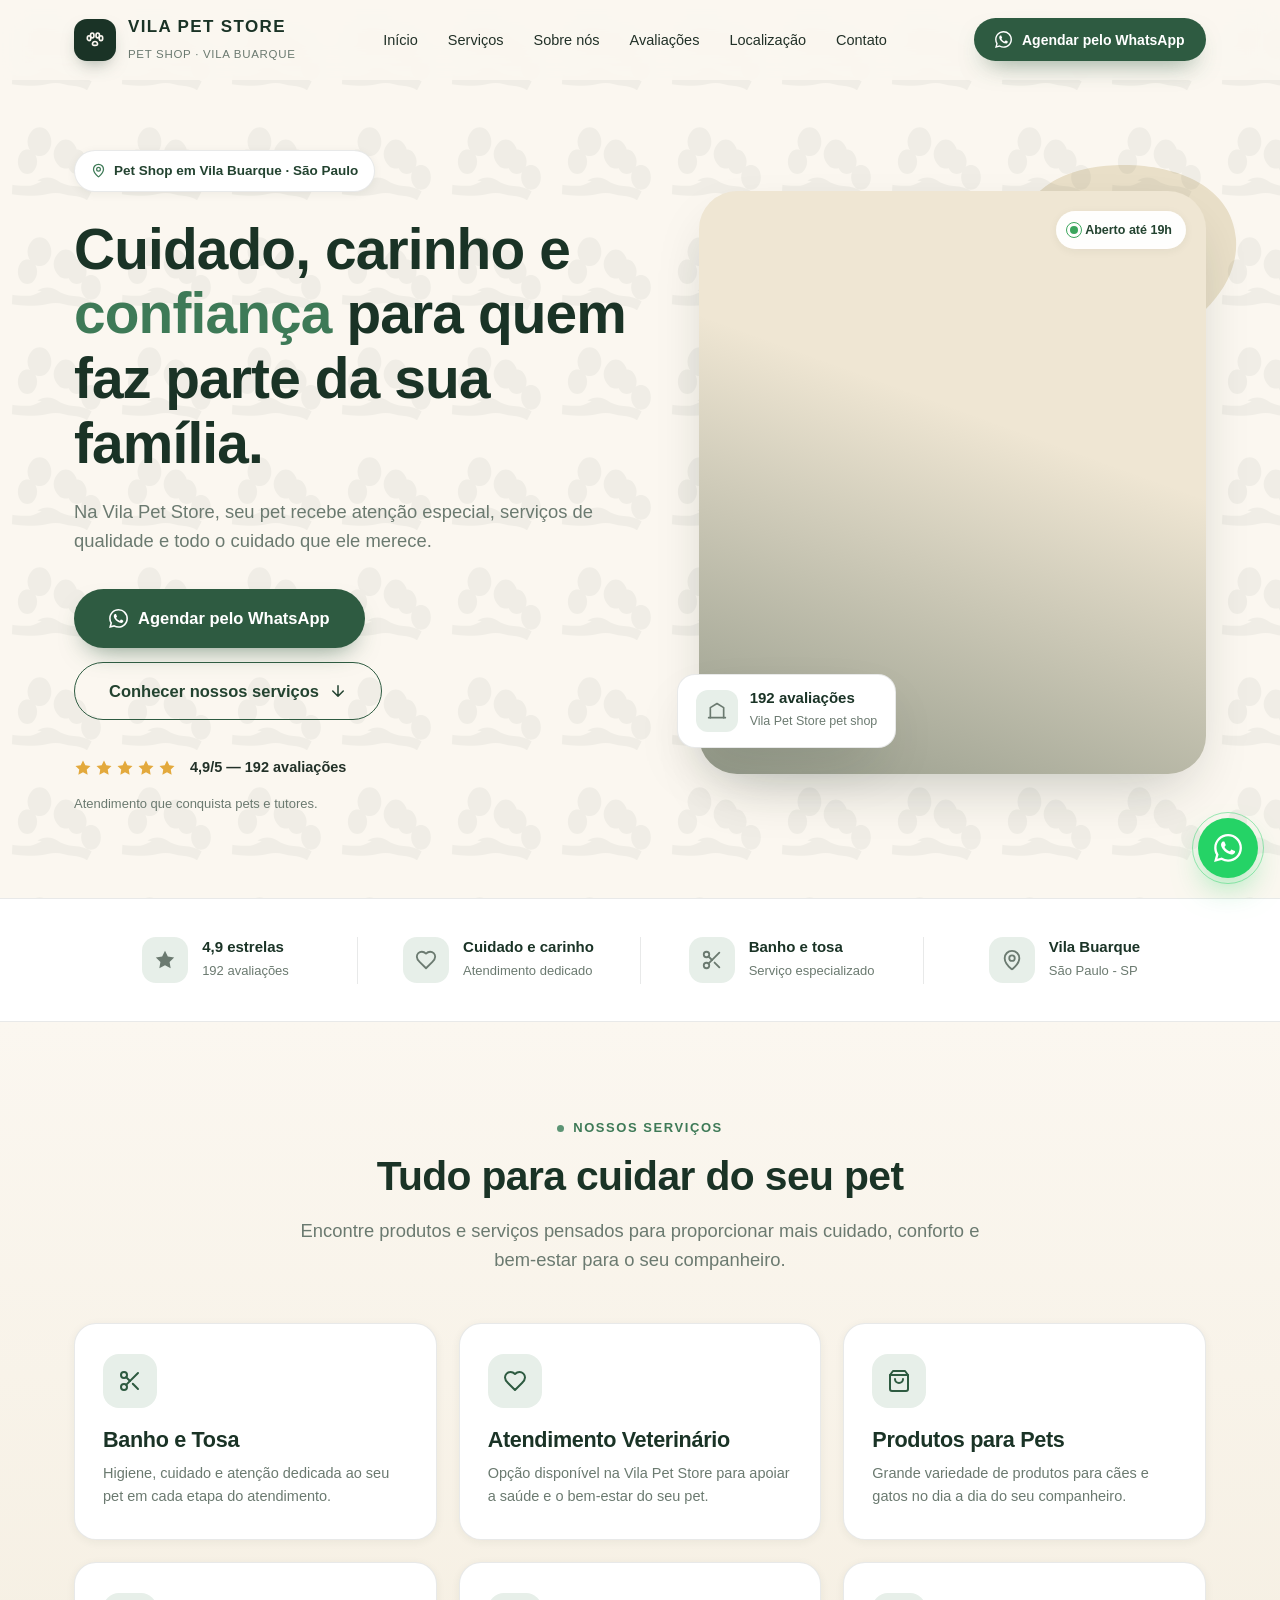
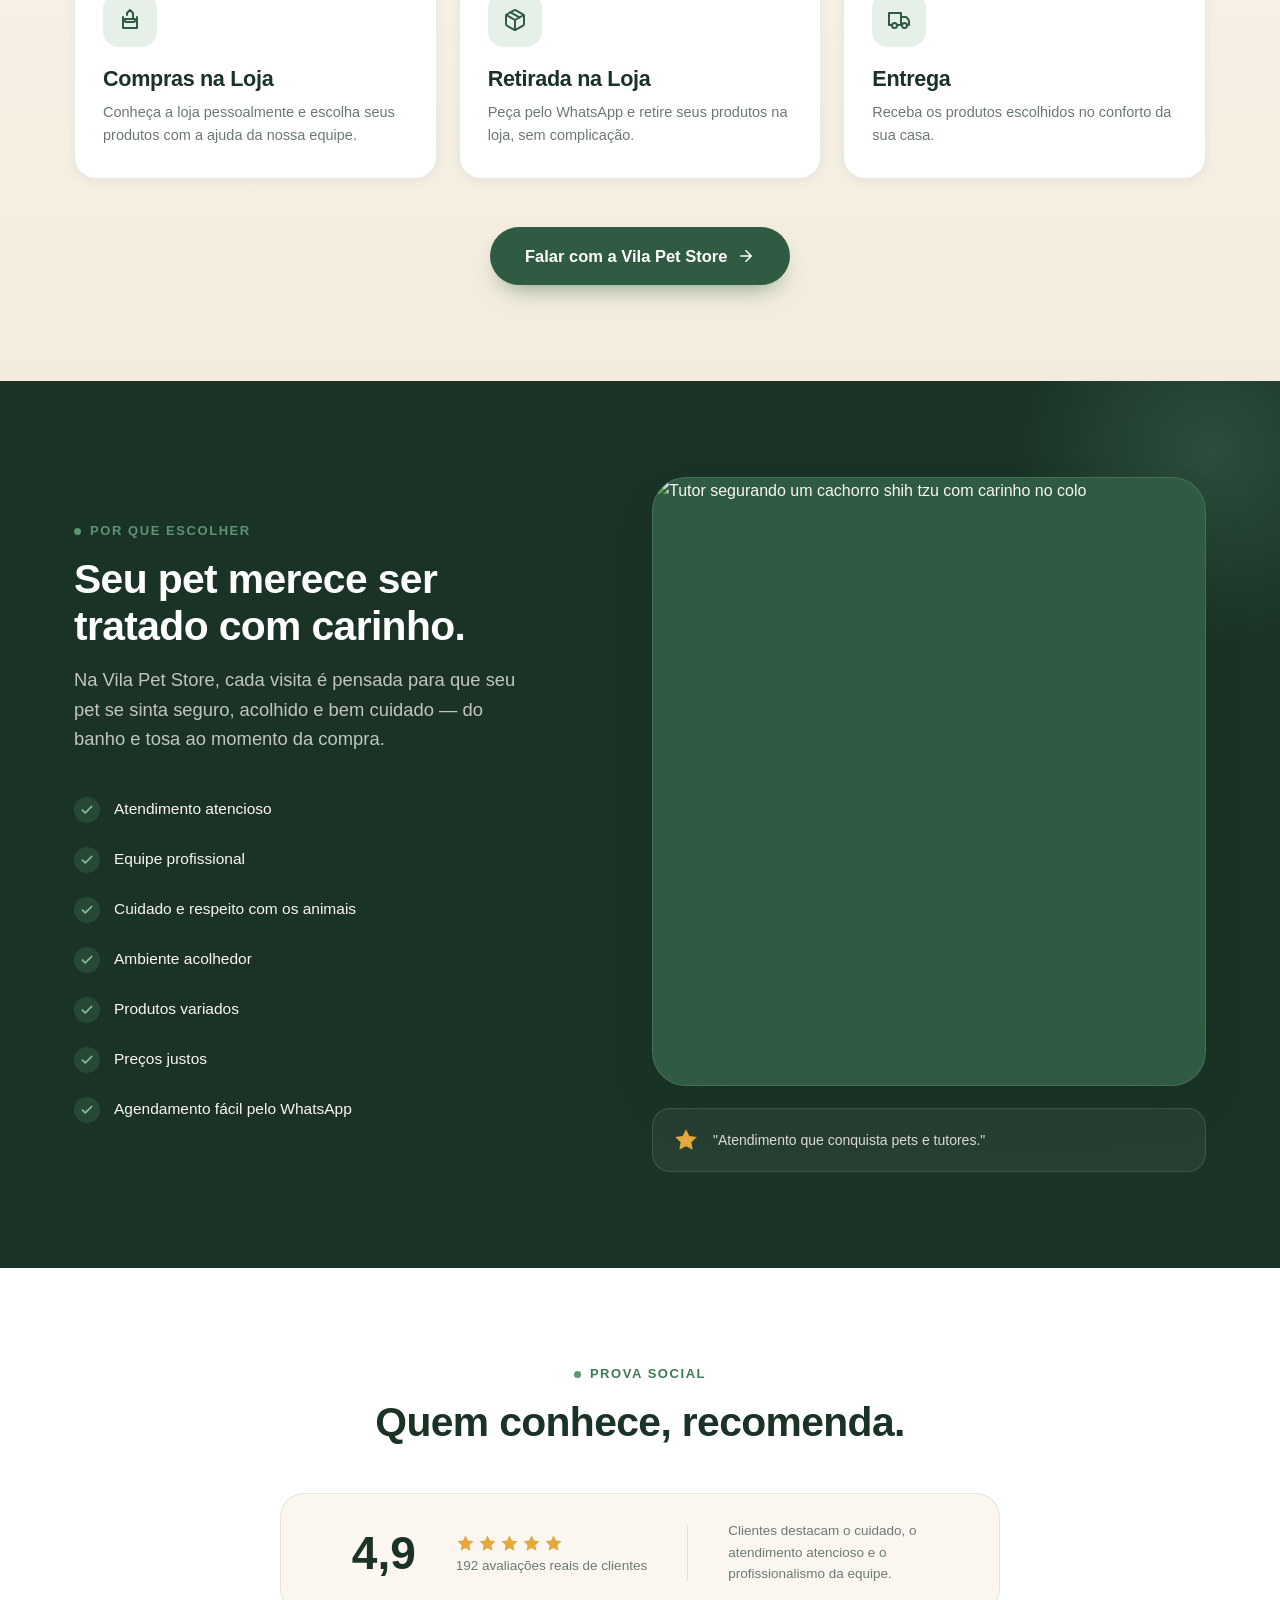
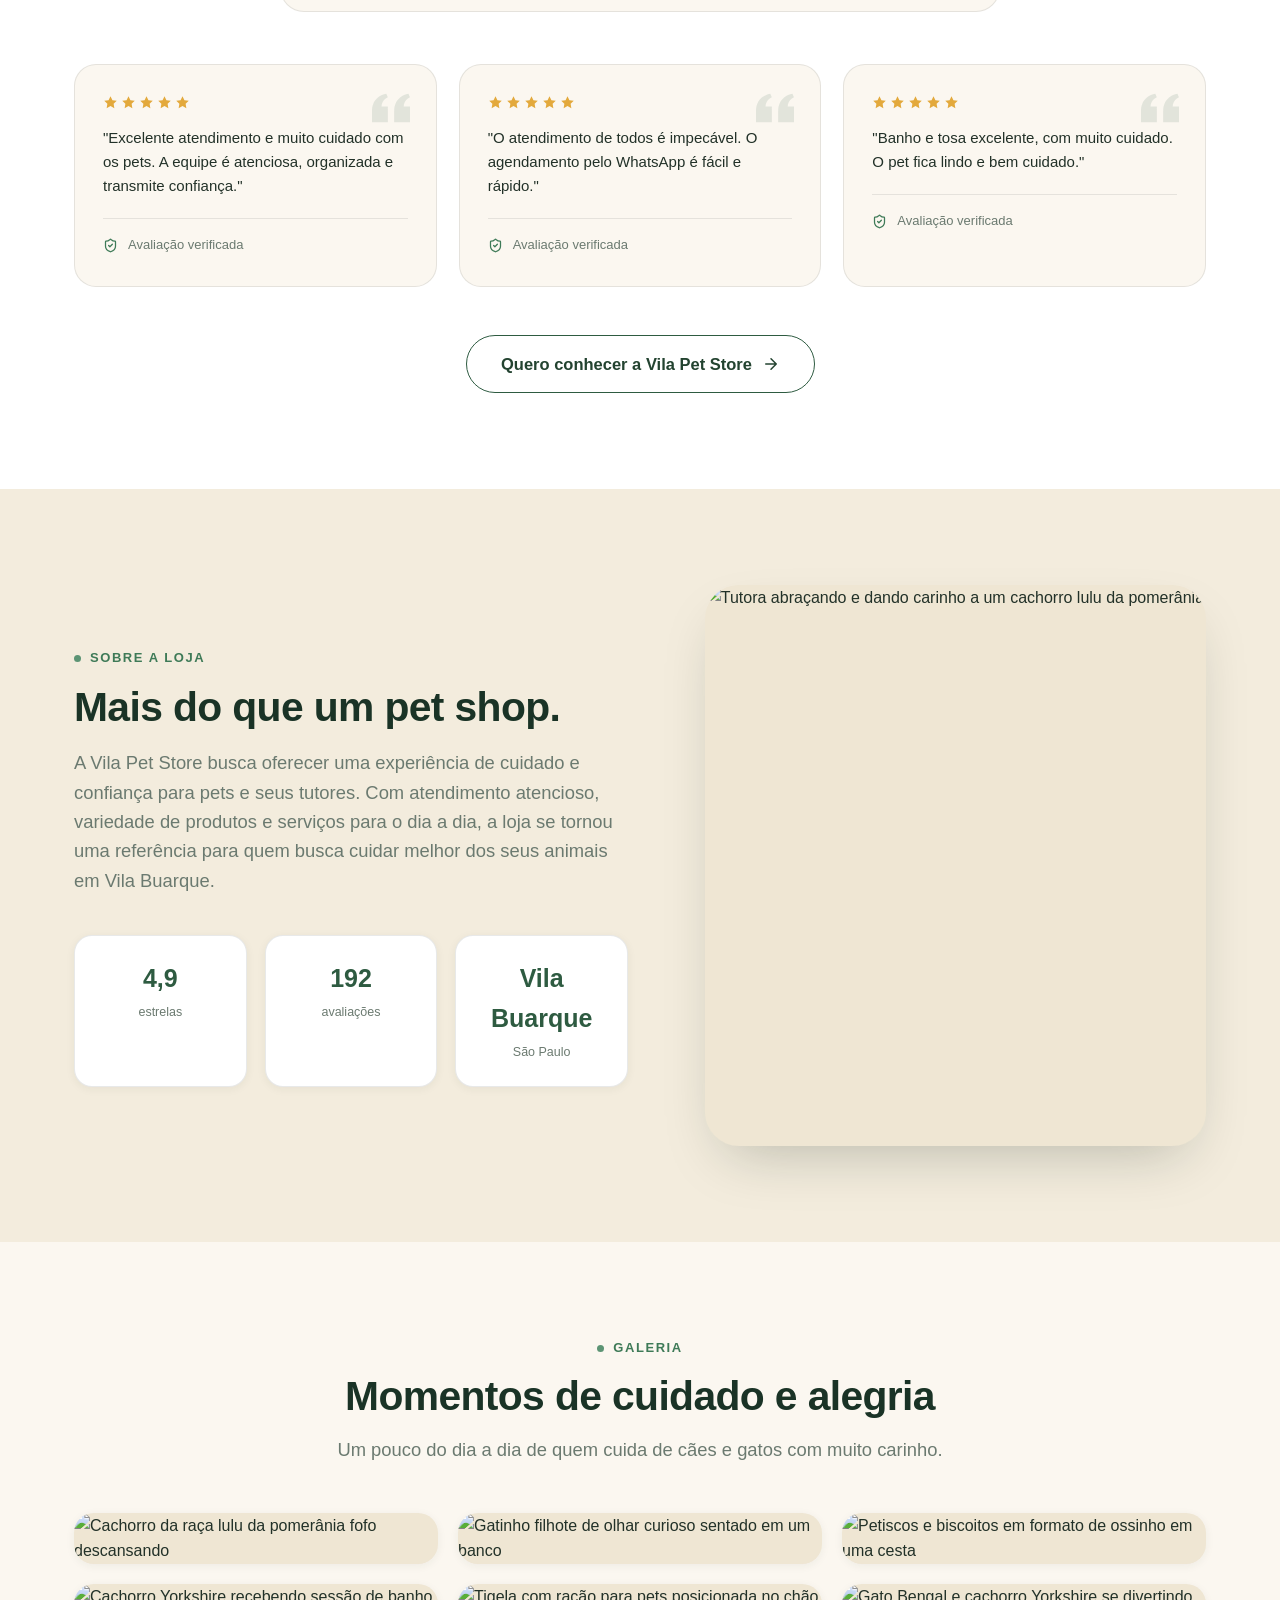
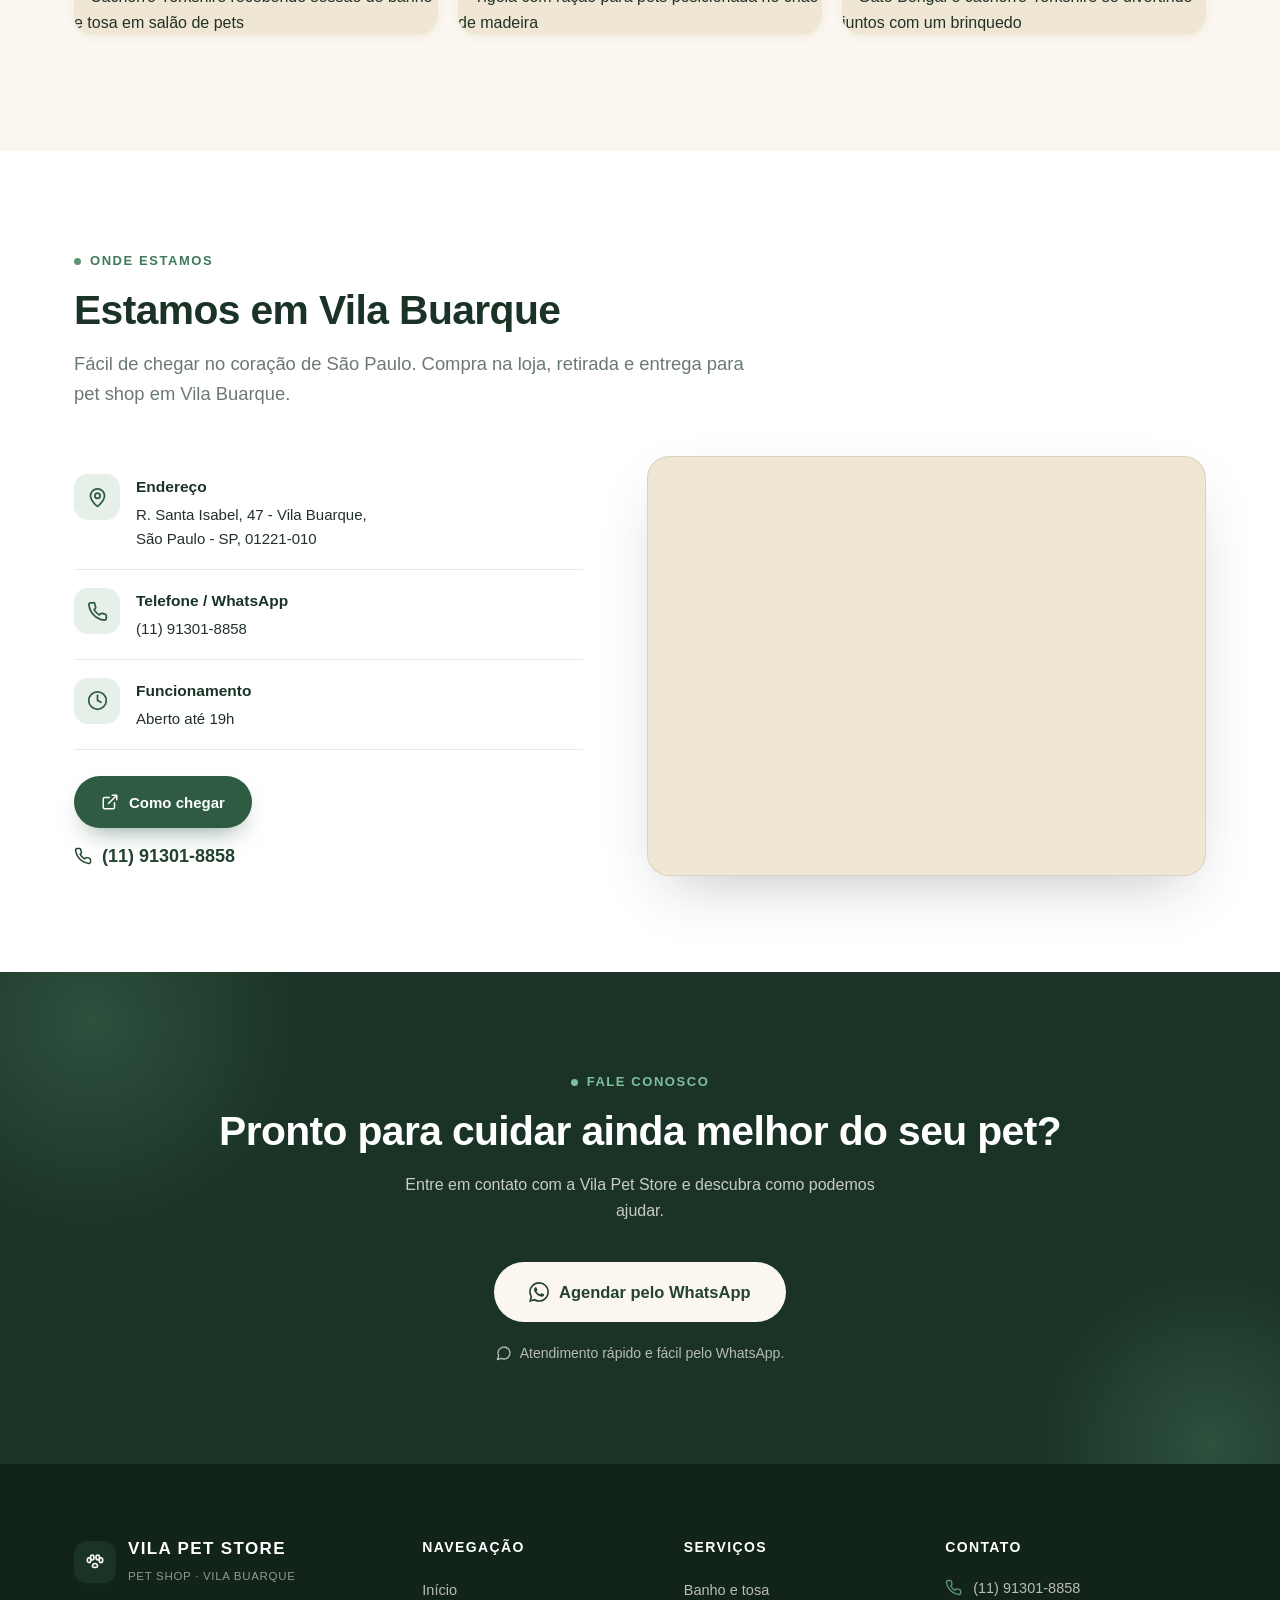
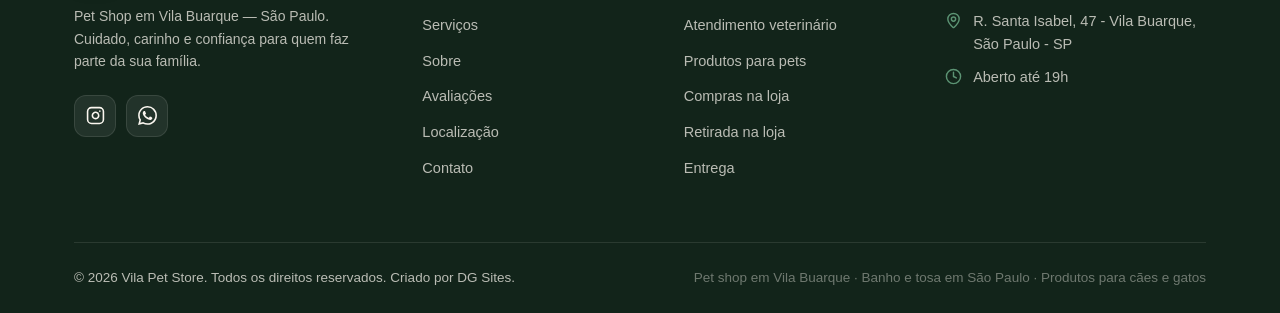
==== commit 1d7d0a06: "Update index.html" ====
--- a/public_html/index.html
+++ b/public_html/index.html
@@ -594,7 +594,7 @@
       </div>
 
       <div class="footer-bottom">
-        <p>© 2026 Vila Pet Store. Todos os direitos reservados.</p>
+        <p>© 2026 Vila Pet Store. Todos os direitos reservados. Criado por DG Sites.</p>
         <p class="keywords">Pet shop em Vila Buarque · Banho e tosa em São Paulo · Produtos para cães e gatos</p>
       </div>
     </div>
--- a/public_html/assets/css/style.css
+++ b/public_html/assets/css/style.css
@@ -0,0 +1,635 @@
+    /* ============ BASE / RESET ============ */
+    *, *::before, *::after { box-sizing: border-box; margin: 0; padding: 0; }
+
+    :root {
+      --green-950: #12241A;
+      --green-900: #1A3326;
+      --green-800: #234330;
+      --green-700: #2E5B41;
+      --green-600: #3E7A57;
+      --green-500: #5C9474;
+      --green-100: #E7EFE9;
+      --cream: #FBF7F0;
+      --sand: #F3ECDD;
+      --beige: #EFE6D3;
+      --white: #FFFFFF;
+      --ink: #223128;
+      --muted: #6B7A70;
+      --gold: #E3A93C;
+      --line: rgba(31, 46, 38, .10);
+      --line-soft: rgba(251, 247, 240, .14);
+      --shadow-sm: 0 2px 10px rgba(26, 51, 38, .06);
+      --shadow-lg: 0 24px 60px -22px rgba(18, 36, 26, .28);
+      --radius: 22px;
+      --radius-sm: 14px;
+      --font-head: "Poppins", "Inter", sans-serif;
+      --font-body: "Inter", sans-serif;
+      --ease: cubic-bezier(.33, 1, .68, 1);
+    }
+
+    html { scroll-behavior: smooth; -webkit-text-size-adjust: 100%; }
+
+    body {
+      font-family: var(--font-body);
+      color: var(--ink);
+      background: var(--cream);
+      line-height: 1.6;
+      font-size: 16px;
+      -webkit-font-smoothing: antialiased;
+      overflow-x: hidden;
+    }
+
+    section { scroll-margin-top: 88px; }
+
+    img { display: block; max-width: 100%; height: auto; }
+    a { color: inherit; text-decoration: none; }
+    ul { list-style: none; }
+
+    ::selection { background: var(--green-600); color: #fff; }
+
+    .container { max-width: 1180px; margin: 0 auto; padding: 0 24px; }
+
+    .eyebrow {
+      display: inline-flex;
+      align-items: center;
+      gap: 9px;
+      font-family: var(--font-head);
+      font-weight: 600;
+      font-size: 13px;
+      letter-spacing: .12em;
+      text-transform: uppercase;
+      color: var(--green-600);
+    }
+    .eyebrow .dot { width: 7px; height: 7px; border-radius: 50%; background: var(--green-500); flex: none; }
+
+    .h1, .h2, .h3 { font-family: var(--font-head); font-weight: 700; color: var(--green-900); line-height: 1.14; letter-spacing: -0.015em; }
+    .h1 { font-size: clamp(2.1rem, 1.5rem + 2.6vw, 3.55rem); font-weight: 800; }
+    .h2 { font-size: clamp(1.7rem, 1.35rem + 1.6vw, 2.55rem); }
+    .h3 { font-size: clamp(1.15rem, 1.05rem + .4vw, 1.35rem); }
+
+    .lead { font-size: clamp(1.02rem, .98rem + .3vw, 1.15rem); color: var(--muted); }
+
+    .section-head { max-width: 680px; margin-bottom: 48px; }
+    .section-head.center { margin-left: auto; margin-right: auto; text-align: center; display: flex; flex-direction: column; align-items: center; }
+    .section-head p { margin-top: 16px; }
+
+    section { padding: 96px 0; }
+
+    /* ============ BOTÕES ============ */
+    .btn {
+      display: inline-flex;
+      align-items: center;
+      justify-content: center;
+      gap: 10px;
+      font-family: var(--font-head);
+      font-weight: 600;
+      font-size: 15px;
+      line-height: 1;
+      padding: 16px 26px;
+      border-radius: 999px;
+      border: 1.5px solid transparent;
+      cursor: pointer;
+      transition: transform .25s var(--ease), box-shadow .25s var(--ease), background-color .25s var(--ease), border-color .25s var(--ease), color .25s var(--ease);
+      white-space: nowrap;
+      will-change: transform;
+    }
+    .btn svg { flex: none; }
+    .btn:active { transform: translateY(1px) scale(.99); }
+
+    .btn-primary { background: var(--green-700); color: #fff; box-shadow: 0 12px 26px -12px rgba(46, 91, 65, .65); }
+    .btn-primary:hover { background: var(--green-800); transform: translateY(-2px); box-shadow: 0 16px 32px -12px rgba(46, 91, 65, .7); }
+
+    .btn-outline { border-color: var(--green-700); color: var(--green-800); background: transparent; }
+    .btn-outline:hover { background: var(--green-100); transform: translateY(-2px); }
+
+    .btn-light { background: var(--cream); color: var(--green-800); }
+    .btn-light:hover { background: #fff; transform: translateY(-2px); box-shadow: 0 14px 28px -14px rgba(0,0,0,.4); }
+
+    .btn-whats-outline { border-color: rgba(255,255,255,.35); color: #fff; }
+    .btn-whats-outline:hover { background: rgba(255,255,255,.1); transform: translateY(-2px); }
+
+    .btn-lg { padding: 19px 34px; font-size: 16.5px; }
+
+    /* ============ HEADER ============ */
+    .site-header {
+      position: fixed;
+      inset: 0 0 auto 0;
+      z-index: 60;
+      background: rgba(251, 247, 240, .86);
+      backdrop-filter: blur(14px);
+      -webkit-backdrop-filter: blur(14px);
+      border-bottom: 1px solid transparent;
+      transition: box-shadow .3s var(--ease), background-color .3s var(--ease), border-color .3s var(--ease);
+    }
+    .site-header.scrolled { background: rgba(251, 247, 240, .92); box-shadow: 0 10px 34px -18px rgba(18, 36, 26, .28); border-color: var(--line); }
+
+    .header-inner {
+      max-width: 1180px;
+      margin: 0 auto;
+      padding: 14px 24px;
+      display: flex;
+      align-items: center;
+      justify-content: space-between;
+      gap: 16px;
+    }
+
+    .brand { display: flex; align-items: center; gap: 12px; }
+    .brand-mark {
+      width: 42px; height: 42px;
+      border-radius: 13px;
+      background: var(--green-900);
+      display: grid; place-items: center;
+      flex: none;
+      box-shadow: 0 8px 18px -8px rgba(26, 51, 38, .5);
+    }
+    .brand-name { font-family: var(--font-head); font-weight: 800; font-size: 17px; letter-spacing: .08em; color: var(--green-900); line-height: 1.15; }
+    .brand-sub { font-size: 11.5px; color: var(--muted); letter-spacing: .06em; text-transform: uppercase; }
+
+    .main-nav ul { display: flex; align-items: center; gap: 4px; }
+    .main-nav a {
+      font-weight: 500;
+      font-size: 14.5px;
+      color: var(--ink);
+      padding: 9px 13px;
+      border-radius: 999px;
+      transition: color .2s, background-color .2s;
+      position: relative;
+    }
+    .main-nav a:hover { color: var(--green-700); background: var(--green-100); }
+
+    .header-actions { display: flex; align-items: center; gap: 10px; }
+    .header-wa-btn { padding: 12px 20px; font-size: 14px; }
+
+    /* Hamburger */
+    .nav-toggle {
+      display: none;
+      width: 44px; height: 44px;
+      border: 0; background: transparent;
+      border-radius: 12px;
+      cursor: pointer;
+      place-items: center;
+      color: var(--green-900);
+    }
+    .nav-toggle .bar {
+      display: block; width: 22px; height: 2px;
+      background: currentColor; border-radius: 2px;
+      transition: transform .3s var(--ease), opacity .2s;
+      position: relative;
+    }
+    .nav-toggle .bar::before, .nav-toggle .bar::after {
+      content: ""; position: absolute; left: 0; width: 100%; height: 2px;
+      background: currentColor; border-radius: 2px; transition: transform .3s var(--ease);
+    }
+    .nav-toggle .bar::before { top: -7px; }
+    .nav-toggle .bar::after { top: 7px; }
+    .nav-toggle[aria-expanded="true"] .bar { background: transparent; }
+    .nav-toggle[aria-expanded="true"] .bar::before { transform: translateY(7px) rotate(45deg); }
+    .nav-toggle[aria-expanded="true"] .bar::after { transform: translateY(-7px) rotate(-45deg); }
+
+    /* Mobile menu */
+    .mobile-menu {
+      position: fixed;
+      top: 72px; left: 0; right: 0;
+      z-index: 59;
+      background: var(--cream);
+      box-shadow: 0 30px 60px -20px rgba(18,36,26,.3);
+      border-bottom: 1px solid var(--line);
+      display: grid;
+      transition: transform .35s var(--ease), opacity .3s;
+      transform: translateY(-12px);
+      opacity: 0;
+      pointer-events: none;
+    }
+    .mobile-menu.open { transform: translateY(0); opacity: 1; pointer-events: auto; }
+    .mobile-menu ul { padding: 8px 20px 16px; }
+    .mobile-menu li:not(:last-child) { border-bottom: 1px solid var(--line); }
+    .mobile-menu ul a { display: flex; align-items: center; justify-content: space-between; padding: 15px 6px; font-weight: 600; font-size: 16px; color: var(--ink); font-family: var(--font-head); }
+    .mobile-menu .mobile-cta { padding: 10px 6px 22px; }
+    .mobile-menu .btn { width: 100%; }
+
+    /* ============ HERO ============ */
+    .hero { padding: 150px 0 84px; overflow: hidden; position: relative; }
+    .hero-bg-paw {
+      position: absolute;
+      inset: 0;
+      opacity: .05;
+      background-image: url("data:image/svg+xml,%3Csvg xmlns='http://www.w3.org/2000/svg' width='120' height='120' viewBox='0 0 24 24'%3E%3Cpath fill='%231A3326' d='M7.3 4.2c.8-.6 1.9-.6 2.7 0 .8.7 1.2 1.7 1.2 2.7s-.4 2-1.2 2.7c-.8.6-1.9.6-2.7 0-.8-.7-1.3-1.7-1.3-2.7s.5-2 1.3-2.7zM13 6.9c.8-.6 1.9-.6 2.7 0 .8.7 1.2 1.7 1.2 2.7s-.4 2-1.2 2.7c-.8.6-1.9.6-2.7 0-.8-.7-1.3-1.7-1.3-2.7s.5-2 1.3-2.7zM4.8 9c.7-.5 1.6-.5 2.3 0 .6.6 1 1.4 1 2.3s-.4 1.7-1 2.3c-.7.5-1.6.5-2.3 0-.6-.6-.9-1.4-.9-2.3s.3-1.7.9-2.3zM15.6 9c.7-.5 1.6-.5 2.3 0 .6.6 1 1.4 1 2.3s-.4 1.7-1 2.3c-.7.5-1.6.5-2.3 0-.6-.6-.9-1.4-.9-2.3s.3-1.7.9-2.3zM21 12.4c.7.5 1 1.4 1 2.3s-.3 1.7-1 2.3c-.7.5-1.6.5-2.3 0-.6-.6-1-1.4-1-2.3s.4-1.7 1-2.3c.7-.5 1.6-.5 2.3 0zM8.2 15.4c1.3-.9 3-.9 4.3 0 1 .7 2.3 1.1 3.6 1.2 1.6.1 2.9.5 3.9 1.2l-1 1.9c-.8-.6-1.9-.9-3.2-1-.6 0-1.2-.1-1.8-.3-1.2-.4-2.4-.4-3.6-.1-1.4.4-2.9.4-4.2.4-1.3 0-2.5-.1-3.6-.3l.1-2.1c.9.2 2.4.3 3.9.2.9-.1 1.8-.7 2.5-.9z'/%3E%3C/svg%3E");
+      background-size: 110px 110px;
+      pointer-events: none;
+    }
+
+    .hero-grid {
+      display: grid;
+      grid-template-columns: 1.05fr .95fr;
+      gap: clamp(32px, 5vw, 72px);
+      align-items: center;
+      position: relative;
+    }
+
+    .hero-badge {
+      display: inline-flex; align-items: center; gap: 8px;
+      background: var(--white);
+      border: 1px solid var(--line);
+      padding: 9px 16px;
+      border-radius: 999px;
+      font-weight: 600; font-size: 13.5px; color: var(--green-800);
+      box-shadow: var(--shadow-sm);
+      margin-bottom: 26px;
+    }
+    .hero-badge svg { color: var(--green-600); }
+
+    .hero h1 { margin: 0 0 20px; }
+    .hero h1 .accent { color: var(--green-600); font-weight: 800; }
+
+    .hero .lead { max-width: 520px; }
+
+    .hero-actions { display: flex; flex-wrap: wrap; gap: 14px; margin-top: 34px; }
+
+    .hero-proof { margin-top: 36px; display: flex; align-items: center; gap: 14px; flex-wrap: wrap; }
+    .hero-proof-stars { display: inline-flex; gap: 3px; color: var(--gold); }
+    .hero-proof-text { font-weight: 600; font-size: 14.5px; color: var(--ink); }
+    .hero-proof-note { width: 100%; font-size: 13px; color: var(--muted); }
+
+    /* Imagem hero */
+    .hero-visual { position: relative; }
+    .hero-img-wrap {
+      position: relative;
+      border-radius: 38px;
+      overflow: hidden;
+      aspect-ratio: 4 / 4.6;
+      box-shadow: var(--shadow-lg);
+      background: var(--beige);
+    }
+    .hero-img-wrap::after {
+      content: ""; position: absolute; inset: 0;
+      background: linear-gradient(200deg, rgba(26,51,38,0) 40%, rgba(26,51,38,.42));
+      pointer-events: none;
+    }
+    .hero-img-wrap img { width: 100%; height: 100%; object-fit: cover; }
+
+    .hero-blob {
+      position: absolute; z-index: -1;
+      top: -34px; right: -38px;
+      width: 240px; height: 240px;
+    }
+
+    .hero-card {
+      position: absolute;
+      left: -22px; bottom: 26px;
+      background: var(--white);
+      border: 1px solid var(--line);
+      border-radius: 18px;
+      box-shadow: var(--shadow-lg);
+      padding: 14px 18px;
+      display: flex; align-items: center; gap: 12px;
+    }
+    .hero-card-icon {
+      width: 42px; height: 42px; border-radius: 12px;
+      background: var(--green-100); color: var(--green-700);
+      display: grid; place-items: center; flex: none;
+    }
+    .hero-card strong { display: block; font-family: var(--font-head); font-size: 15px; color: var(--green-900); line-height: 1.2; }
+    .hero-card span { font-size: 12.5px; color: var(--muted); }
+
+    .hero-chip {
+      position: absolute; top: 20px; right: 20px; z-index: 2;
+      display: inline-flex; align-items: center; gap: 7px;
+      background: rgba(255,255,255,.94);
+      backdrop-filter: blur(6px);
+      padding: 9px 14px; border-radius: 999px;
+      font-size: 12.5px; font-weight: 700; color: var(--green-800);
+      box-shadow: var(--shadow-sm);
+    }
+    .hero-chip .pulse {
+      width: 8px; height: 8px; border-radius: 50%;
+      background: #3BA55D; position: relative;
+    }
+    .hero-chip .pulse::after {
+      content: ""; position: absolute; inset: -4px; border-radius: 50%;
+      border: 1.5px solid #3BA55D; animation: pulse 2s infinite;
+    }
+    @keyframes pulse { 0% { transform: scale(.7); opacity: 1; } 100% { transform: scale(1.6); opacity: 0; } }
+
+    /* ============ BARRA DE CONFIANÇA ============ */
+    .trust-strip { background: var(--white); border-top: 1px solid var(--line); border-bottom: 1px solid var(--line); padding: 30px 0; }
+    .trust-grid { display: grid; grid-template-columns: repeat(4, 1fr); }
+    .trust-item { display: flex; align-items: center; gap: 14px; justify-content: center; padding: 8px 22px; position: relative; }
+    .trust-item + .trust-item::before { content: ""; position: absolute; left: 0; top: 12%; height: 76%; width: 1px; background: var(--line); }
+    .trust-icon {
+      width: 46px; height: 46px; border-radius: 14px; flex: none;
+      background: var(--green-100); color: var(--green-700);
+      display: grid; place-items: center;
+    }
+    .trust-item strong { display: block; font-family: var(--font-head); font-size: 15px; font-weight: 700; color: var(--green-900); line-height: 1.25; }
+    .trust-item span { font-size: 13px; color: var(--muted); }
+
+    /* ============ SERVIÇOS ============ */
+    .services { background: linear-gradient(180deg, var(--cream) 0%, var(--sand) 100%); }
+    .services-grid { display: grid; grid-template-columns: repeat(3, 1fr); gap: 22px; }
+
+    .service-card {
+      background: var(--white);
+      border: 1px solid var(--line);
+      border-radius: var(--radius);
+      padding: 30px 28px;
+      position: relative;
+      overflow: hidden;
+      transition: transform .3s var(--ease), box-shadow .3s var(--ease), border-color .3s;
+      box-shadow: var(--shadow-sm);
+    }
+    .service-card::before {
+      content: ""; position: absolute; inset: 0 0 auto 0; height: 4px;
+      background: linear-gradient(90deg, var(--green-600), var(--green-500));
+      transform: scaleX(0); transform-origin: left;
+      transition: transform .35s var(--ease);
+    }
+    .service-card:hover { transform: translateY(-6px); box-shadow: var(--shadow-lg); border-color: rgba(46,91,65,.25); }
+    .service-card:hover::before { transform: scaleX(1); }
+
+    .service-icon {
+      width: 54px; height: 54px; border-radius: 16px;
+      background: var(--green-100); color: var(--green-700);
+      display: grid; place-items: center;
+      margin-bottom: 20px;
+      transition: transform .3s var(--ease), background-color .3s;
+    }
+    .service-card:hover .service-icon { transform: scale(1.06) rotate(-4deg); background: var(--green-700); color: #fff; }
+    .service-card h3 { margin-bottom: 10px; }
+    .service-card p { font-size: 14.5px; color: var(--muted); }
+
+    .services-cta { text-align: center; margin-top: 48px; }
+
+    /* ============ POR QUE ESCOLHER ============ */
+    .why { background: var(--green-900); color: var(--cream); position: relative; overflow: hidden; }
+    .why::before {
+      content: ""; position: absolute; right: -140px; top: -140px;
+      width: 420px; height: 420px; border-radius: 50%;
+      background: radial-gradient(circle, rgba(92,148,116,.28), transparent 65%);
+    }
+    .why-grid { display: grid; grid-template-columns: .95fr 1.05fr; gap: clamp(36px, 6vw, 80px); align-items: center; position: relative; }
+    .why .h2 { color: var(--white); }
+    .why .eyebrow { color: var(--green-500); }
+    .why .lead { color: rgba(251, 247, 240, .75); margin-top: 16px; max-width: 460px; }
+
+    .why-list { margin-top: 34px; display: grid; gap: 6px; }
+    .why-list li { display: flex; align-items: center; gap: 14px; padding: 9px 0; font-weight: 500; font-size: 15.5px; color: var(--cream); }
+    .why-check {
+      width: 26px; height: 26px; border-radius: 50%; flex: none;
+      background: rgba(92,148,116,.22);
+      color: #7FBF9D;
+      display: grid; place-items: center;
+    }
+
+    .why-visual { position: relative; }
+    .why-img-wrap {
+      border-radius: 34px; overflow: hidden;
+      aspect-ratio: 4 / 4.4;
+      box-shadow: var(--shadow-lg);
+      background: var(--green-700);
+      border: 1px solid rgba(255,255,255,.12);
+    }
+    .why-img-wrap img { width: 100%; height: 100%; object-fit: cover; }
+    .why-quote {
+      margin-top: 22px;
+      display: flex; align-items: center; gap: 14px;
+      background: rgba(255,255,255,.06);
+      border: 1px solid rgba(255,255,255,.12);
+      border-radius: 18px; padding: 18px 20px;
+      backdrop-filter: blur(6px);
+    }
+    .why-quote svg { color: var(--gold); flex: none; }
+    .why-quote p { font-size: 14px; color: rgba(251,247,240,.85); font-family: var(--font-head); font-weight: 500; }
+
+    /* ============ AVALIAÇÕES ============ */
+    .reviews { background: var(--white); }
+    .reviews-summary {
+      display: flex; flex-wrap: wrap; align-items: center; justify-content: center; gap: 18px 40px;
+      margin: 0 auto 52px;
+      background: var(--cream);
+      border: 1px solid var(--line);
+      padding: 26px 40px; border-radius: 24px;
+      max-width: 720px;
+    }
+    .reviews-summary .big-score { font-family: var(--font-head); font-size: 46px; font-weight: 800; color: var(--green-900); line-height: 1; }
+    .reviews-summary .stars { display: flex; gap: 3px; color: var(--gold); margin: 6px 0 2px; }
+    .reviews-summary .meta { font-size: 13.5px; color: var(--muted); }
+    .reviews-summary .divider { width: 1px; height: 56px; background: var(--line); }
+
+    .reviews-grid { display: grid; grid-template-columns: repeat(3, 1fr); gap: 22px; }
+    .review-card {
+      background: var(--cream);
+      border: 1px solid var(--line);
+      border-radius: var(--radius);
+      padding: 30px 28px;
+      position: relative;
+      transition: transform .3s var(--ease), box-shadow .3s var(--ease);
+    }
+    .review-card:hover { transform: translateY(-5px); box-shadow: var(--shadow-lg); }
+    .review-card .quote-svg { position: absolute; top: 24px; right: 26px; color: rgba(46,91,65,.12); }
+    .review-card .stars { display: flex; gap: 3px; color: var(--gold); margin-bottom: 16px; }
+    .review-card p { font-size: 15px; color: var(--ink); }
+    .review-card .who {
+      margin-top: 20px; padding-top: 16px; border-top: 1px solid var(--line);
+      display: flex; align-items: center; gap: 10px;
+      font-size: 13px; color: var(--muted);
+    }
+    .review-card .who svg { color: var(--green-600); }
+
+    .reviews-cta { text-align: center; margin-top: 48px; }
+
+    /* ============ SOBRE ============ */
+    .about { background: var(--sand); }
+    .about-grid { display: grid; grid-template-columns: 1.05fr .95fr; gap: clamp(36px, 6vw, 80px); align-items: center; }
+    .about-stats { display: grid; grid-template-columns: repeat(3, 1fr); gap: 18px; margin-top: 40px; }
+    .about-stat {
+      background: var(--white); border: 1px solid var(--line); border-radius: 18px;
+      padding: 22px 16px; text-align: center;
+      box-shadow: var(--shadow-sm);
+    }
+    .about-stat strong { display: block; font-family: var(--font-head); font-size: 25px; font-weight: 800; color: var(--green-700); }
+    .about-stat span { font-size: 12.5px; color: var(--muted); }
+
+    .about-img-wrap { border-radius: 34px; overflow: hidden; aspect-ratio: 5 / 5.6; box-shadow: var(--shadow-lg); background: var(--beige); }
+    .about-img-wrap img { width: 100%; height: 100%; object-fit: cover; }
+
+    /* ============ GALERIA ============ */
+    .gallery { background: var(--cream); }
+    .gallery-masonry { columns: 3; column-gap: 20px; }
+    .g-item {
+      break-inside: avoid;
+      margin-bottom: 20px;
+      border-radius: 20px;
+      overflow: hidden;
+      position: relative;
+      box-shadow: var(--shadow-sm);
+      background: var(--beige);
+    }
+    .g-item img { width: 100%; transition: transform .5s var(--ease); }
+    .g-item:hover img { transform: scale(1.05); }
+    .g-item figcaption {
+      position: absolute; inset: auto 0 0 0;
+      padding: 38px 18px 16px;
+      background: linear-gradient(180deg, transparent, rgba(18,36,26,.78));
+      color: #fff;
+      font-family: var(--font-head); font-weight: 600; font-size: 13.5px;
+      letter-spacing: .04em;
+      opacity: 0; transform: translateY(8px);
+      transition: opacity .3s var(--ease), transform .3s var(--ease);
+    }
+    .g-item:hover figcaption { opacity: 1; transform: translateY(0); }
+
+      @media (hover: none) {
+        .g-item figcaption { opacity: 1; transform: none; padding-top: 52px; }
+      }
+
+    /* ============ LOCALIZAÇÃO ============ */
+    .location { background: var(--white); }
+    .location-grid { display: grid; grid-template-columns: 1fr 1.1fr; gap: clamp(32px, 5vw, 72px); align-items: stretch; }
+    .loc-info .info-line { display: flex; gap: 16px; padding: 18px 0; border-bottom: 1px solid var(--line); }
+    .loc-info .info-line:last-of-type { border-bottom: 0; }
+    .loc-icon {
+      width: 46px; height: 46px; border-radius: 14px; flex: none;
+      background: var(--green-100); color: var(--green-700);
+      display: grid; place-items: center;
+    }
+    .loc-info strong { font-family: var(--font-head); font-weight: 700; color: var(--green-900); font-size: 15.5px; }
+    .loc-info p { font-size: 14.5px; color: var(--muted); margin-top: 3px; }
+    .loc-info .loc-address { font-size: 15px; color: var(--ink); }
+    .loc-actions { display: flex; flex-direction: column; align-items: flex-start; gap: 14px; margin-top: 26px; }
+    .loc-tel { display: inline-flex; align-items: center; gap: 10px; font-family: var(--font-head); font-weight: 700; font-size: 18px; color: var(--green-800); }
+
+    .map-wrap {
+      border-radius: var(--radius);
+      overflow: hidden;
+      min-height: 420px;
+      box-shadow: var(--shadow-lg);
+      border: 1px solid var(--line);
+      position: relative;
+      background: var(--beige);
+    }
+    .map-wrap iframe { position: absolute; inset: 0; width: 100%; height: 100%; border: 0; }
+
+    /* ============ CTA FINAL ============ */
+    .cta-final { background: var(--green-900); position: relative; overflow: hidden; text-align: center; }
+    .cta-final::before, .cta-final::after {
+      content: ""; position: absolute; border-radius: 50%;
+      background: radial-gradient(circle, rgba(92,148,116,.30), transparent 66%);
+    }
+    .cta-final::before { width: 460px; height: 460px; top: -180px; left: -140px; }
+    .cta-final::after { width: 380px; height: 380px; bottom: -170px; right: -120px; }
+    .cta-final .container { position: relative; }
+    .cta-final .h2 { color: var(--white); }
+    .cta-final p { color: rgba(251,247,240,.78); max-width: 520px; margin: 18px auto 0; }
+    .cta-final .btn { margin-top: 38px; }
+    .cta-note { margin-top: 20px; display: inline-flex; align-items: center; gap: 8px; font-size: 14px; color: rgba(251,247,240,.7); }
+
+    /* ============ FOOTER ============ */
+    .site-footer { background: var(--green-950); color: rgba(251,247,240,.72); padding: 72px 0 0; }
+    .footer-grid { display: grid; grid-template-columns: 1.4fr 1fr 1fr 1.2fr; gap: 44px; padding-bottom: 52px; }
+    .footer-brand .brand-name { color: #fff; }
+    .footer-brand .brand-sub { color: rgba(251,247,240,.55); }
+    .footer-brand p { font-size: 14px; max-width: 300px; margin-top: 18px; }
+    .footer-social { display: flex; gap: 10px; margin-top: 22px; }
+    .footer-social a {
+      width: 42px; height: 42px; border-radius: 12px;
+      display: grid; place-items: center;
+      background: rgba(255,255,255,.07);
+      border: 1px solid rgba(255,255,255,.10);
+      color: var(--cream);
+      transition: background-color .25s, transform .25s var(--ease), color .25s;
+    }
+    .footer-social a:hover { background: var(--green-600); color: #fff; transform: translateY(-3px); }
+
+    .site-footer h4 { font-family: var(--font-head); font-weight: 700; font-size: 14px; letter-spacing: .1em; text-transform: uppercase; color: #fff; margin-bottom: 18px; }
+    .site-footer ul li { margin-bottom: 10px; }
+    .site-footer ul a { font-size: 14.5px; transition: color .2s; }
+    .site-footer ul a:hover { color: #fff; }
+    .footer-contact li { display: flex; gap: 11px; font-size: 14.5px; margin-bottom: 14px; }
+    .footer-contact svg { color: var(--green-500); flex: none; margin-top: 2px; }
+    .footer-contact a:hover { color: #fff; }
+
+    .footer-bottom {
+      border-top: 1px solid rgba(251,247,240,.1);
+      padding: 24px 0;
+      display: flex; flex-wrap: wrap; align-items: center; justify-content: space-between; gap: 12px;
+      font-size: 13.5px;
+    }
+    .footer-bottom .keywords { color: rgba(251,247,240,.4); }
+
+    /* ============ FLOATING WHATSAPP ============ */
+    .wa-float {
+      position: fixed;
+      right: 22px; bottom: 22px;
+      z-index: 70;
+      display: grid; place-items: center;
+      width: 60px; height: 60px;
+      border-radius: 50%;
+      background: #25D366;
+      color: #fff;
+      box-shadow: 0 14px 34px -10px rgba(37, 211, 102, .65);
+      transition: transform .25s var(--ease), box-shadow .25s;
+    }
+    .wa-float:hover { transform: translateY(-4px) scale(1.04); box-shadow: 0 18px 40px -10px rgba(37, 211, 102, .75); }
+    .wa-float::before { content: ""; position: absolute; inset: -6px; border-radius: 50%; border: 1.5px solid rgba(37,211,102,.45); animation: pulse 2s infinite; }
+    .wa-float .wa-tip {
+      position: absolute; right: 72px; white-space: nowrap;
+      background: var(--white); color: var(--green-900);
+      font-family: var(--font-head); font-weight: 600; font-size: 13px;
+      padding: 9px 14px; border-radius: 12px;
+      box-shadow: var(--shadow-lg);
+      opacity: 0; transform: translateX(6px); pointer-events: none;
+      transition: opacity .25s, transform .25s;
+    }
+    .wa-float:hover .wa-tip { opacity: 1; transform: translateX(0); }
+
+    /* ============ REVEAL ANIMATIONS ============ */
+    .reveal { opacity: 0; transform: translateY(26px); transition: opacity .7s var(--ease), transform .7s var(--ease); transition-delay: var(--d, 0ms); }
+    .reveal.in-view { opacity: 1; transform: none; }
+
+    @media (prefers-reduced-motion: reduce) {
+      html { scroll-behavior: auto; }
+      .reveal { opacity: 1; transform: none; transition: none; }
+      .hero-chip .pulse::after, .wa-float::before { animation: none; }
+      .service-card, .review-card, .g-item img, .footer-social a, .wa-float { transition: none; }
+    }
+
+    /* ============ RESPONSIVO ============ */
+    @media (max-width: 1024px) {
+      .main-nav { display: none; }
+      .nav-toggle { display: grid; }
+      .header-cta-desktop { display: none; }
+      .hero-grid, .why-grid, .about-grid, .location-grid { grid-template-columns: 1fr; }
+      .hero { padding: 128px 0 72px; }
+      .hero-visual { max-width: 560px; margin: 0 auto; }
+      .services-grid { grid-template-columns: repeat(2, 1fr); }
+      .reviews-grid { grid-template-columns: repeat(2, 1fr); }
+      .footer-grid { grid-template-columns: 1fr 1fr; }
+      .map-wrap { min-height: 360px; }
+    }
+
+    @media (max-width: 640px) {
+      section { padding: 68px 0; }
+      .header-actions .header-wa-btn { display: none; }
+      .header-inner { padding: 12px 18px; }
+      .container { padding: 0 18px; }
+      .brand-name { font-size: 15.5px; }
+      .services-grid { grid-template-columns: 1fr; }
+      .reviews-grid { grid-template-columns: 1fr; }
+      .trust-grid { grid-template-columns: 1fr 1fr; gap: 18px; }
+      .trust-item { padding: 12px 8px; }
+      .trust-item + .trust-item::before { display: none; }
+      .hero-actions .btn { width: 100%; }
+      .hero-card { left: 12px; bottom: 14px; padding: 12px 14px; }
+      .reviews-summary { flex-direction: column; text-align: center; gap: 14px; padding: 28px 20px; }
+      .reviews-summary .divider { width: 60px; height: 1px; }
+      .about-stats { grid-template-columns: 1fr; }
+      .gallery-masonry { columns: 1; }
+      .footer-grid { grid-template-columns: 1fr; gap: 36px; }
+      .footer-bottom { flex-direction: column; text-align: center; }
+      .btn-lg { width: 100%; }
+      .loc-actions .btn { width: 100%; }
+    }
+
+    @media (min-width: 641px) and (max-width: 900px) {
+      .gallery-masonry { columns: 2; }
+    }
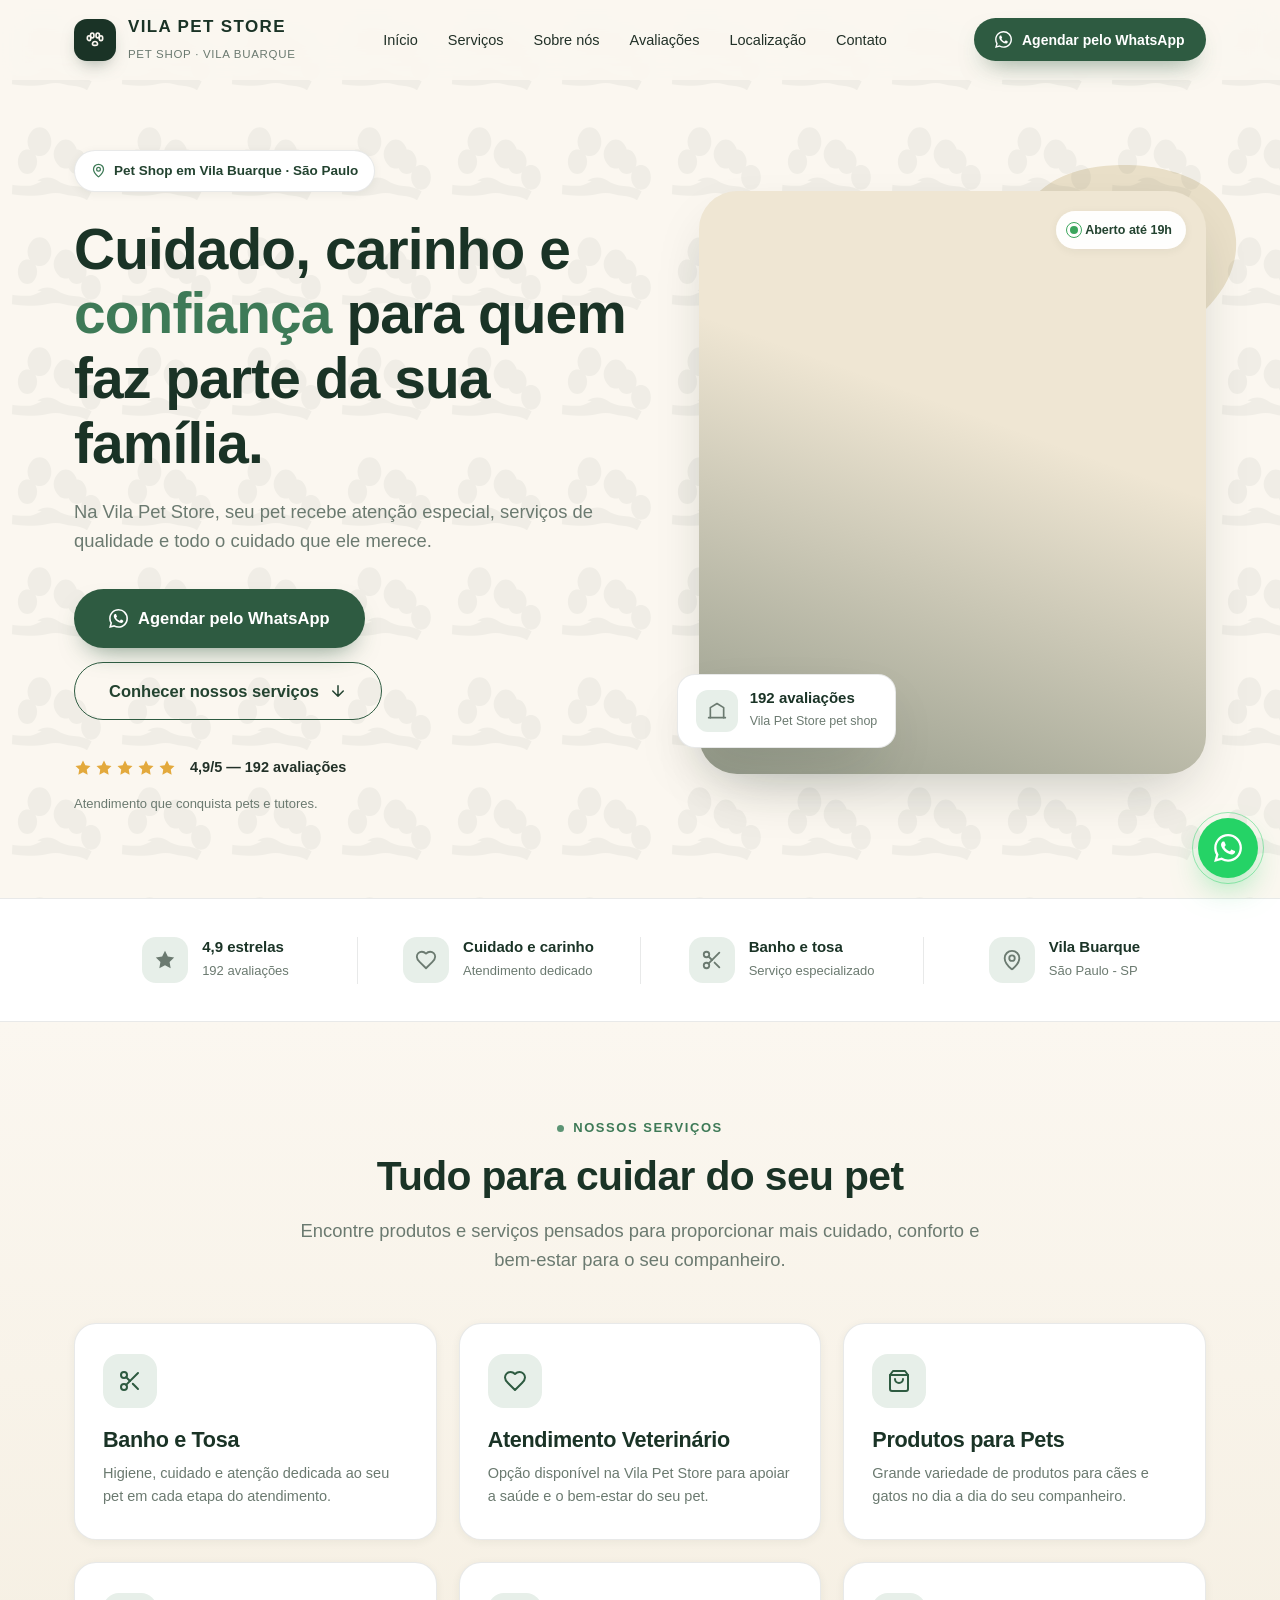
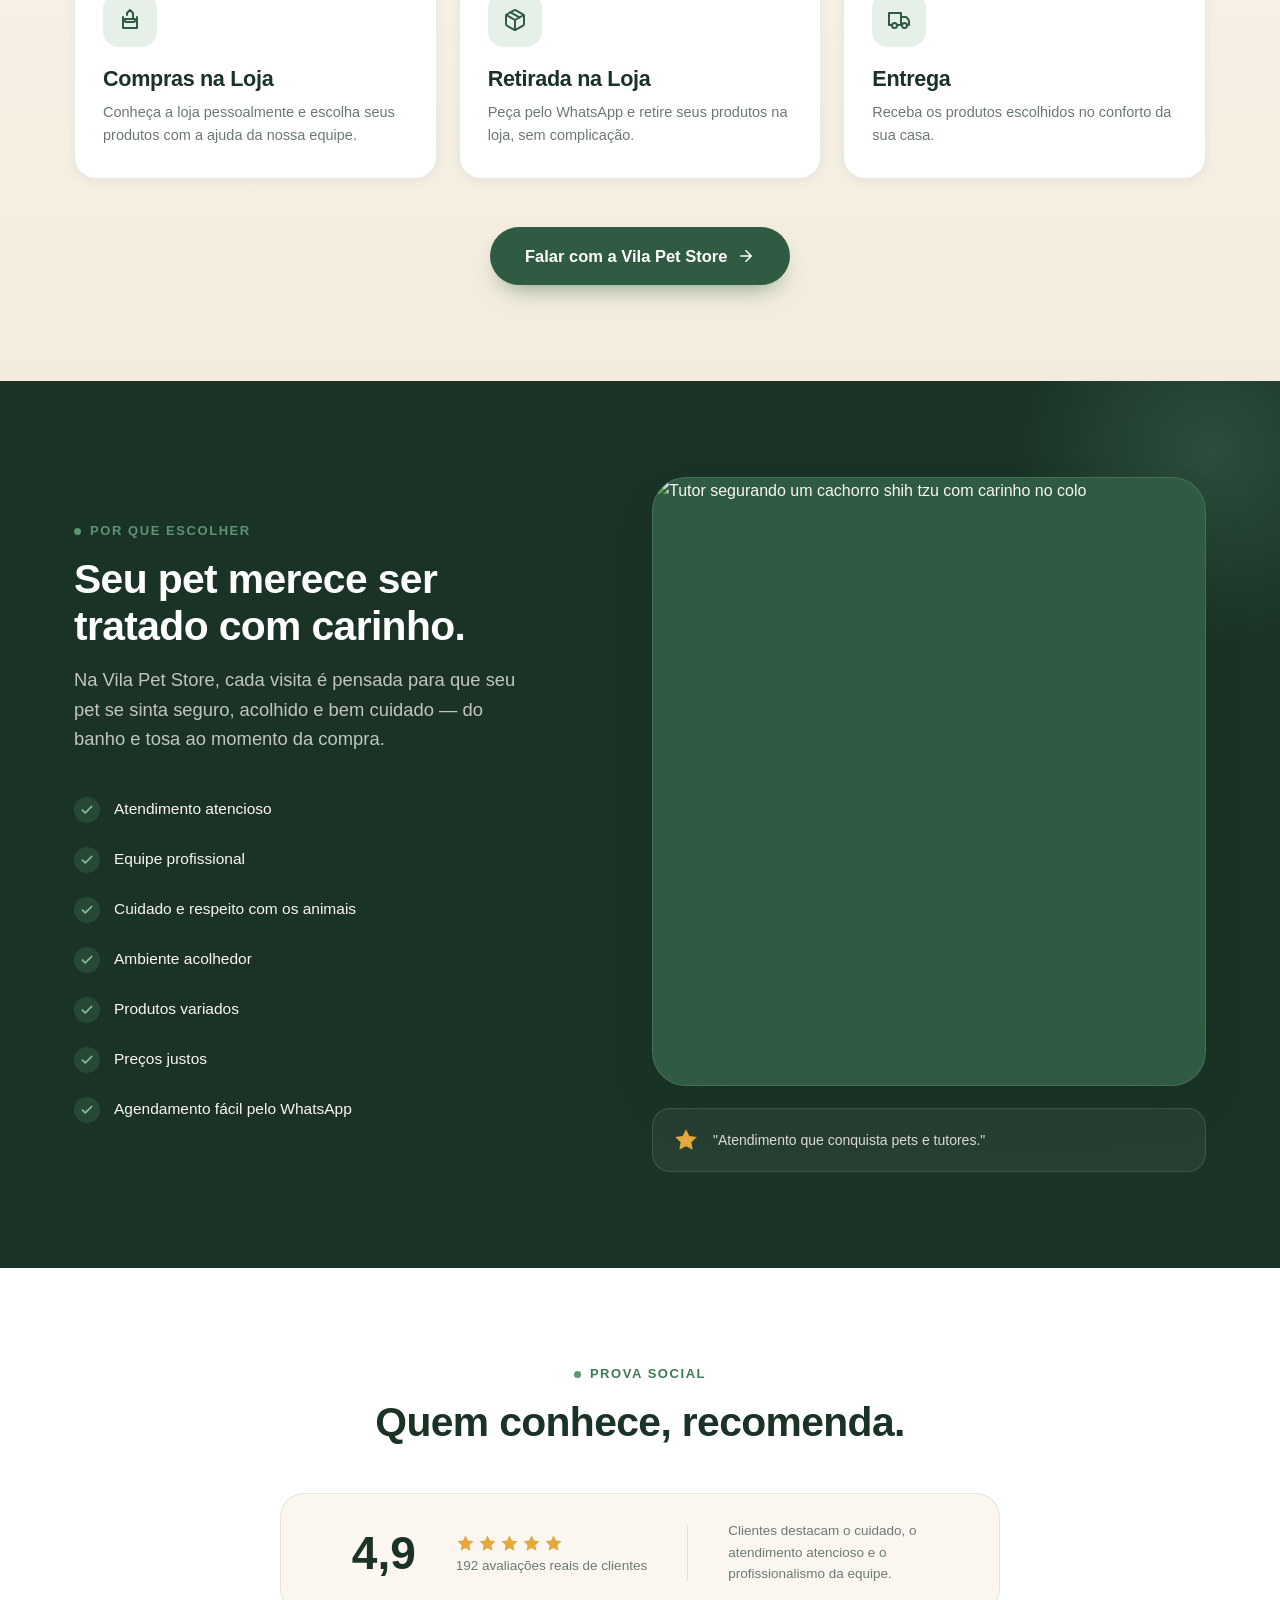
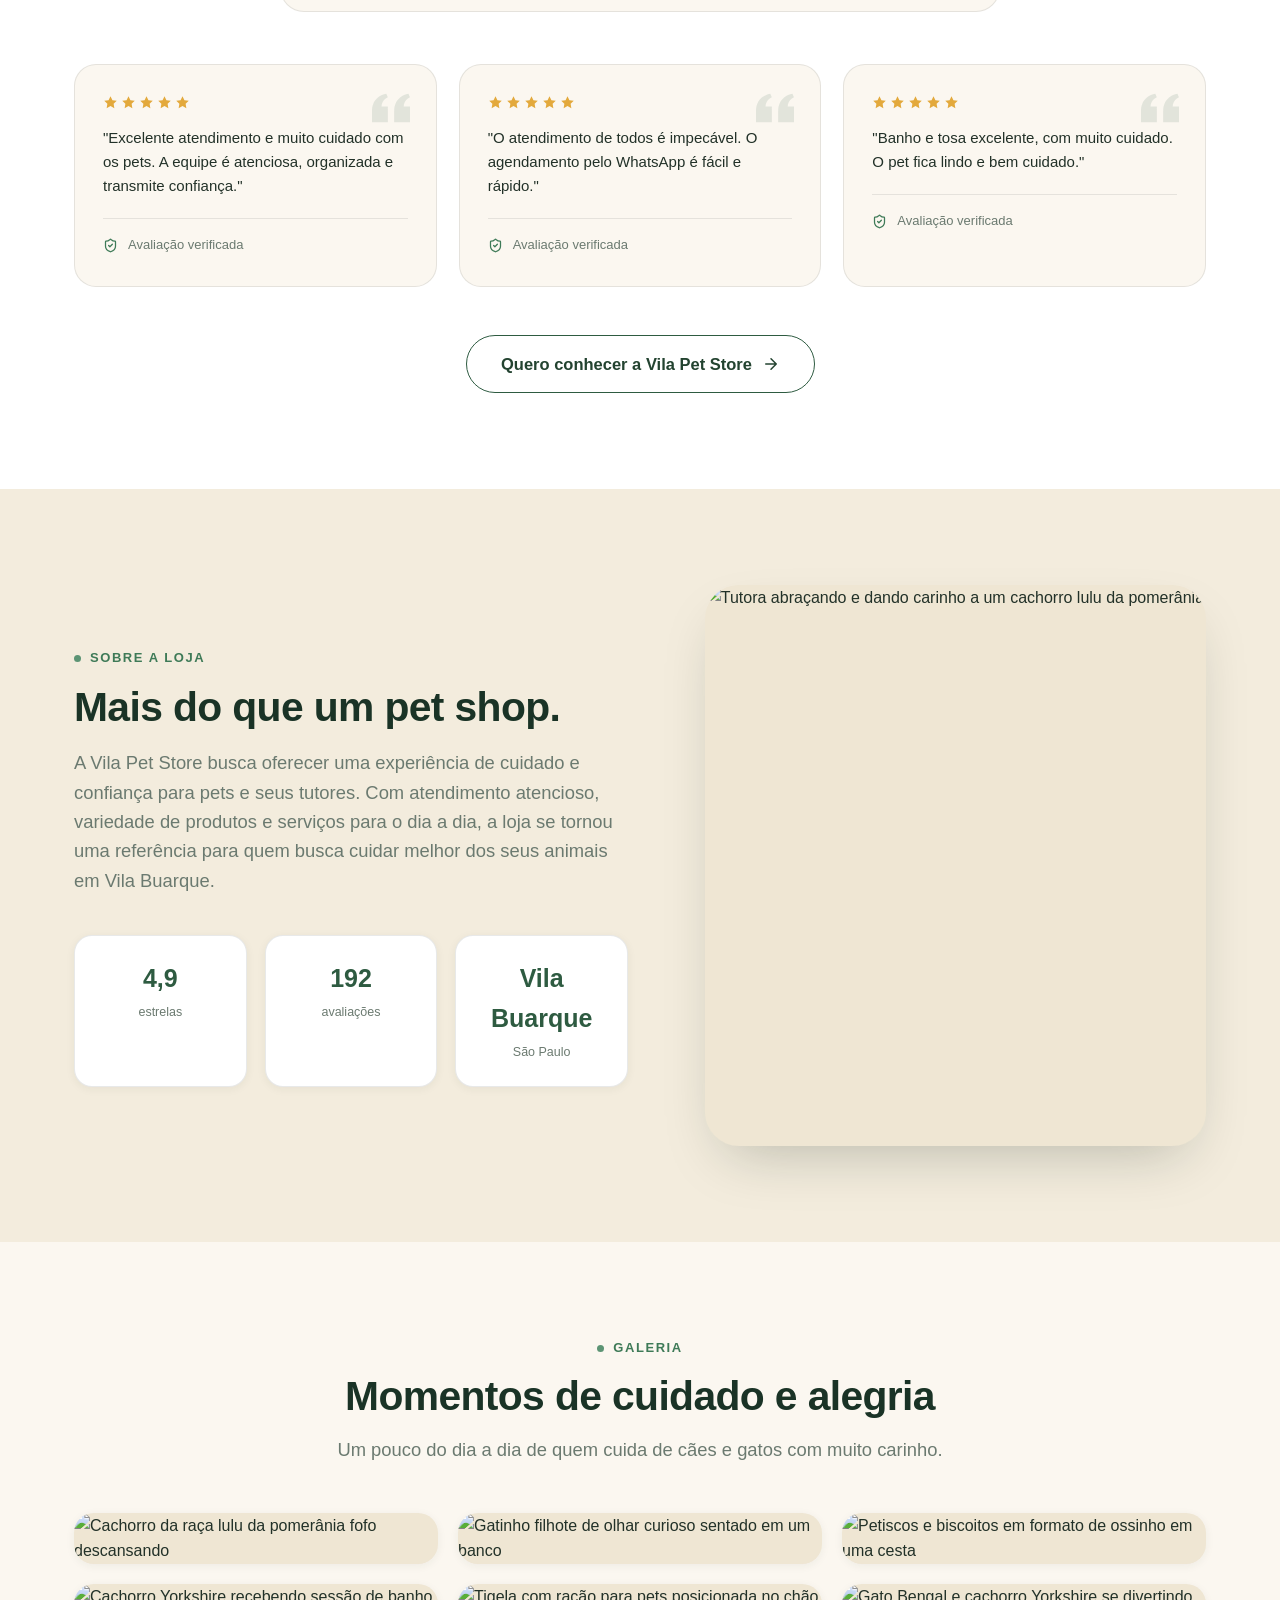
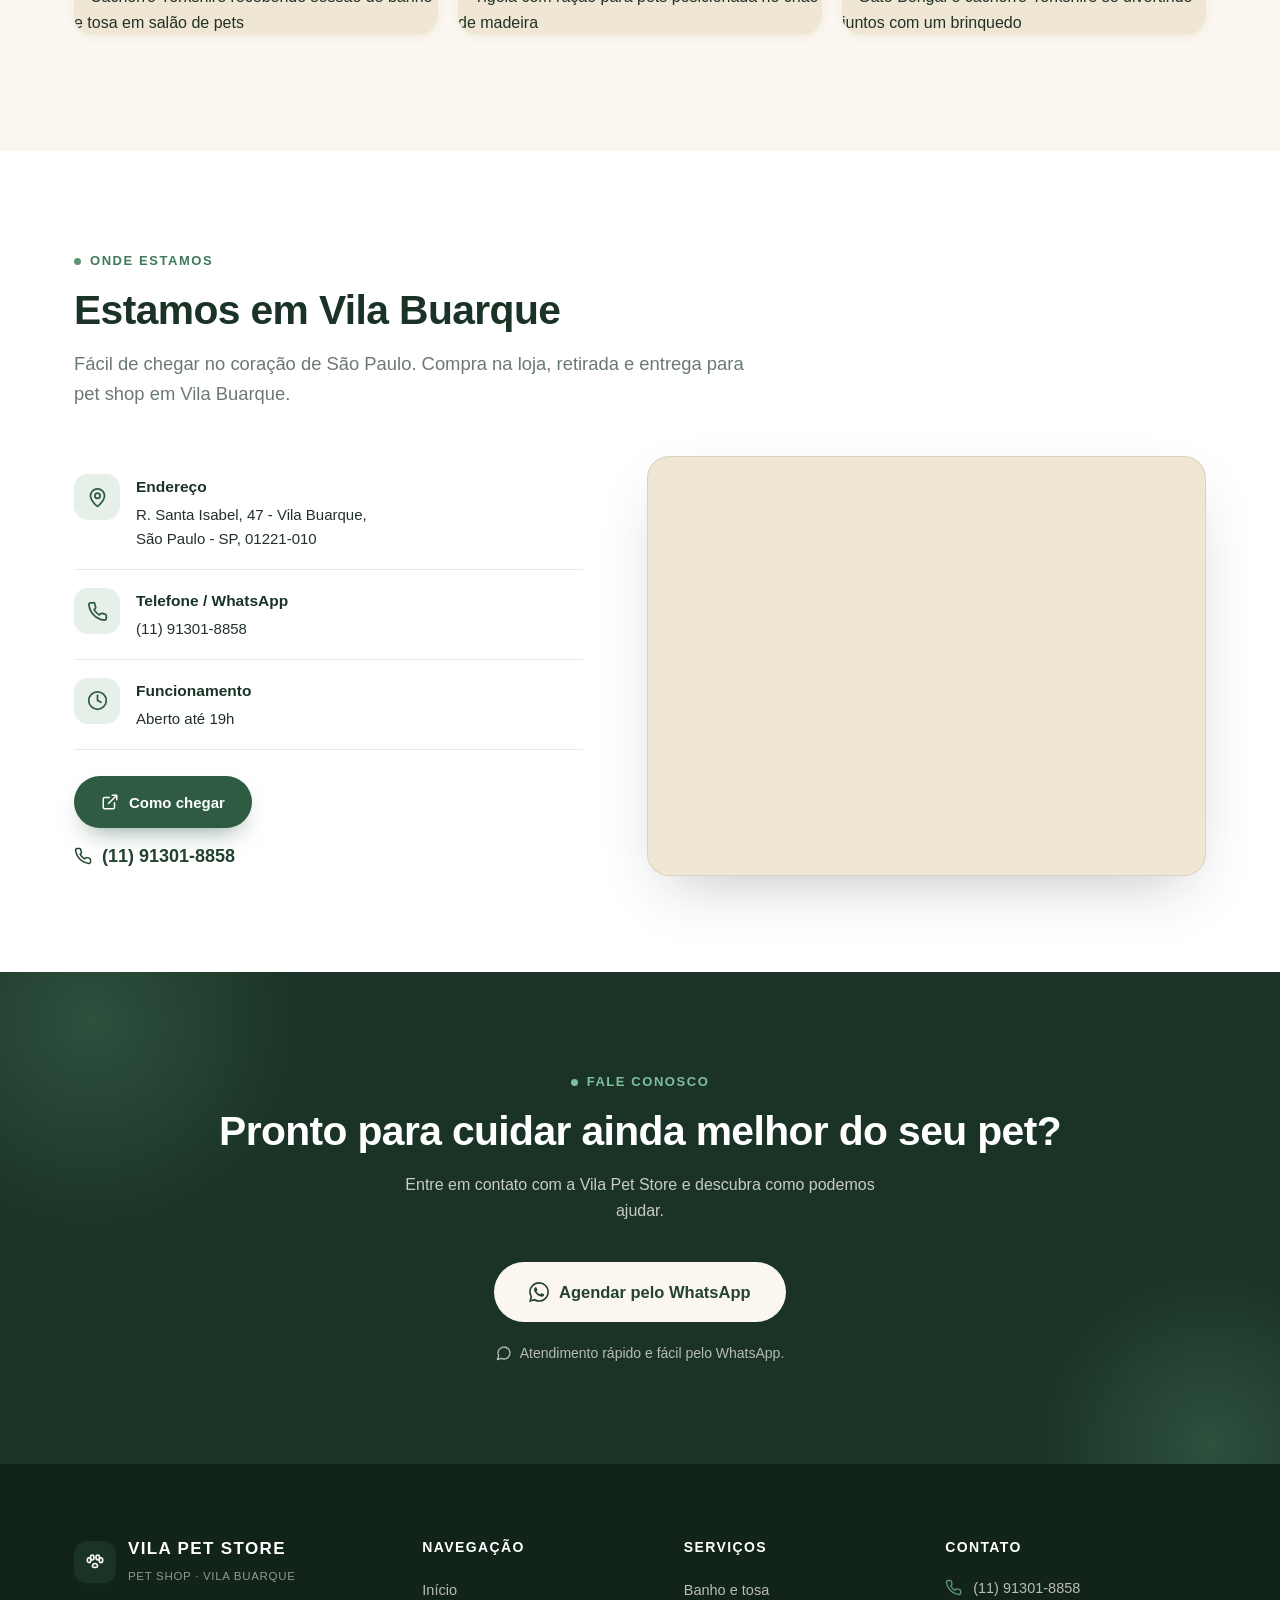
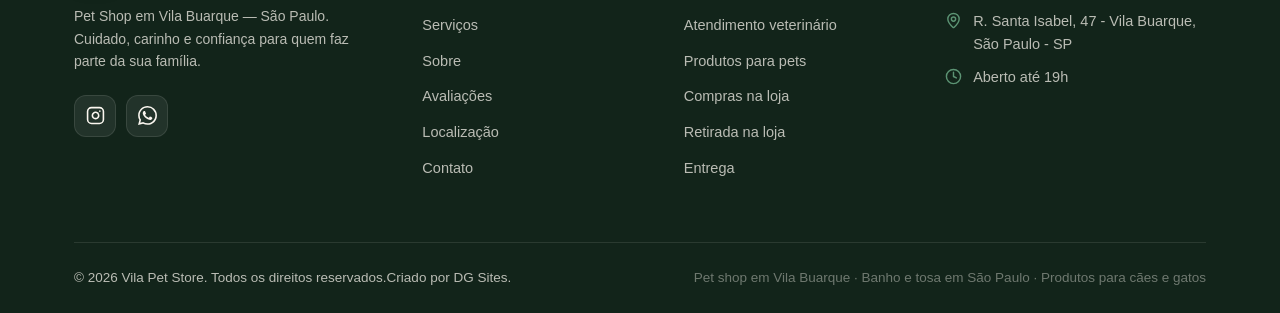
==== commit baabfc4a: "Update print statement from 'Hello' to 'Goodbye'" ====
--- a/public_html/index.html
+++ b/public_html/index.html
@@ -594,7 +594,7 @@
       </div>
 
       <div class="footer-bottom">
-        <p>© 2026 Vila Pet Store. Todos os direitos reservados. Criado por DG Sites.</p>
+        <p>© 2026 Vila Pet Store. Todos os direitos reservados.Criado por DG Sites.</p>
         <p class="keywords">Pet shop em Vila Buarque · Banho e tosa em São Paulo · Produtos para cães e gatos</p>
       </div>
     </div>
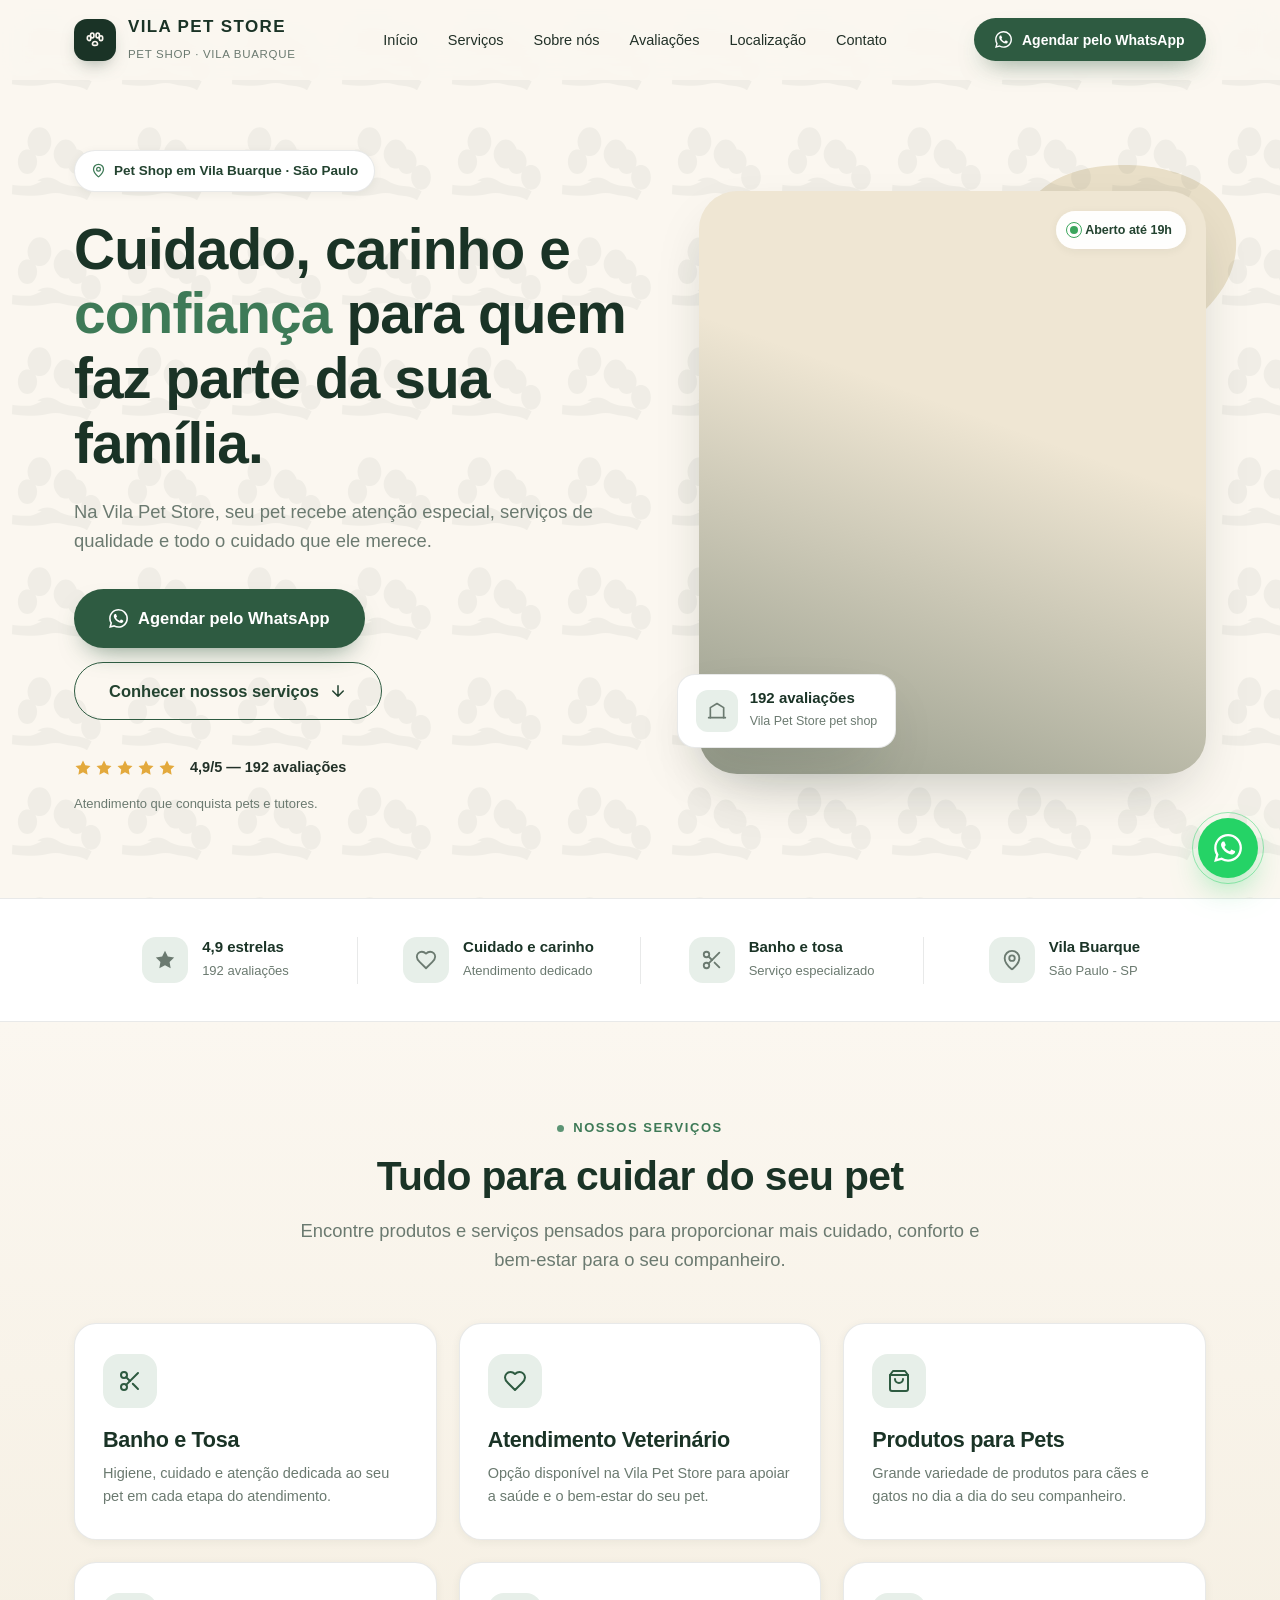
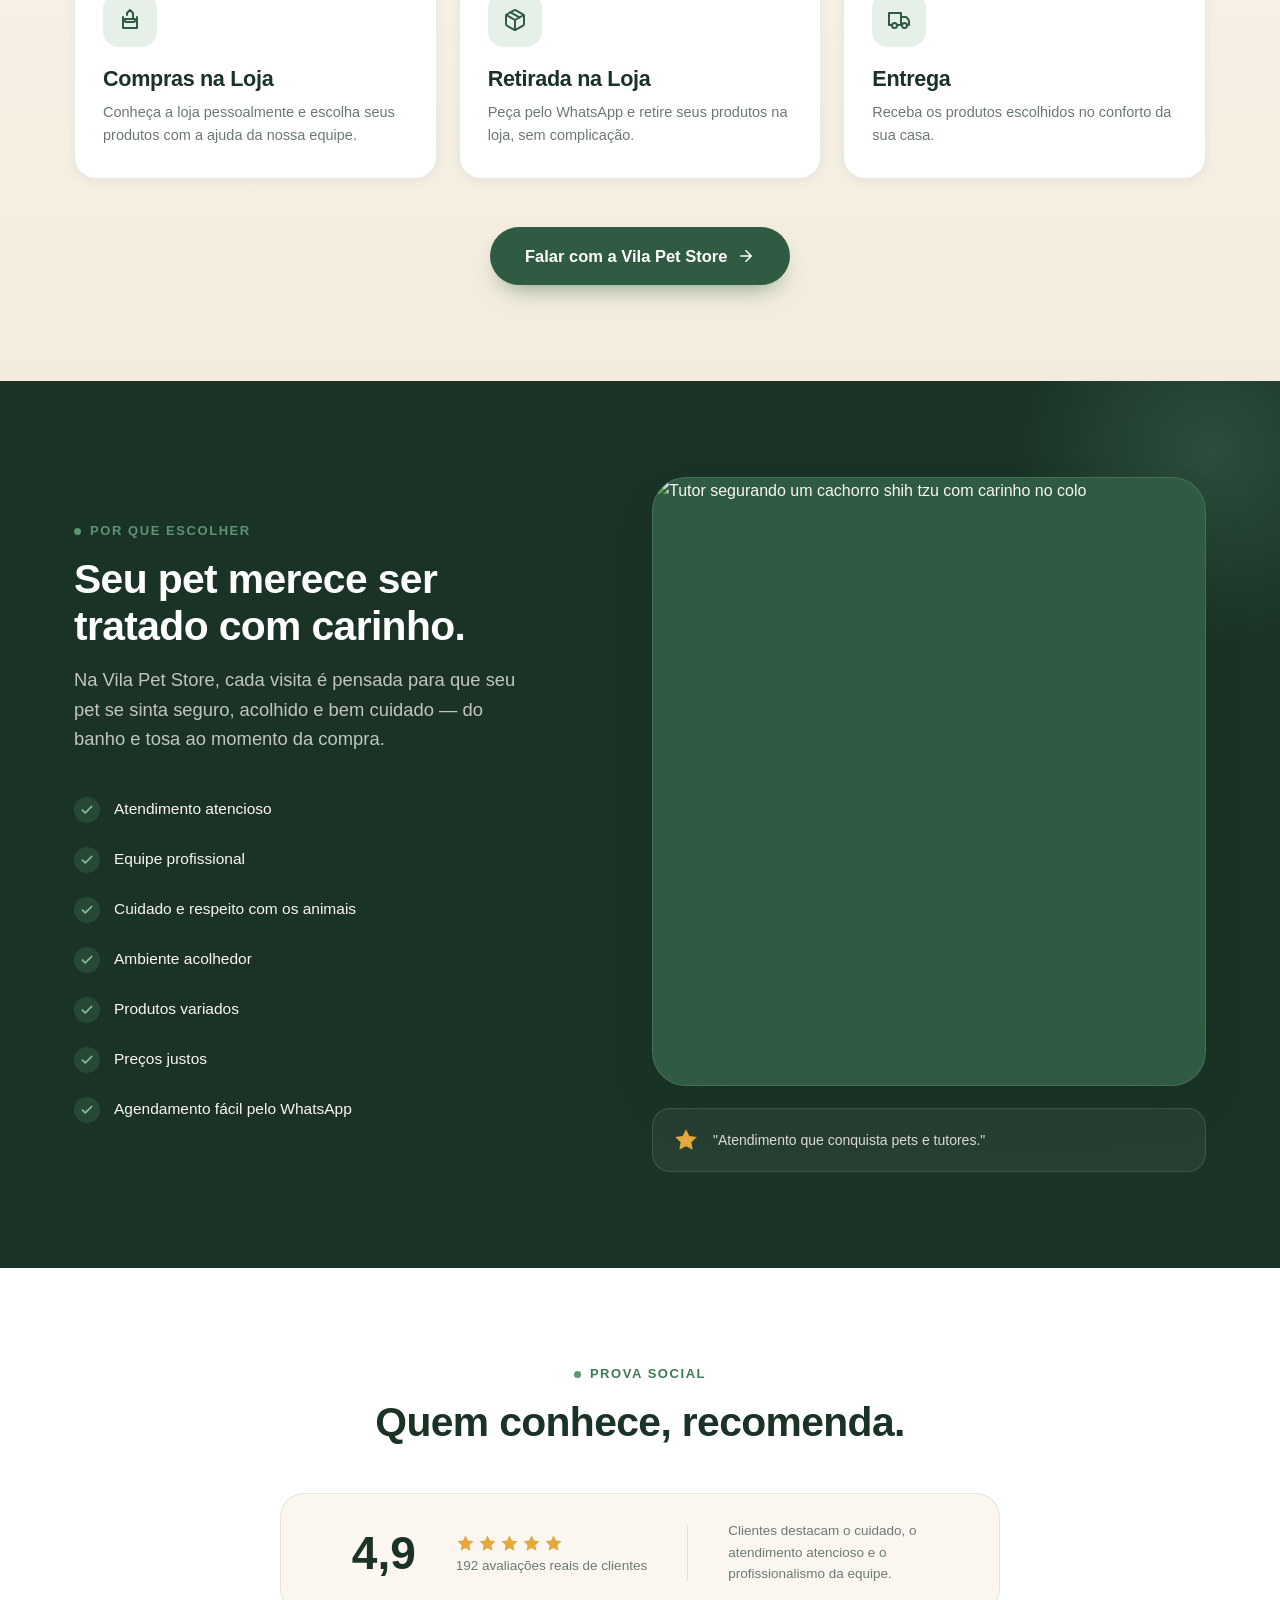
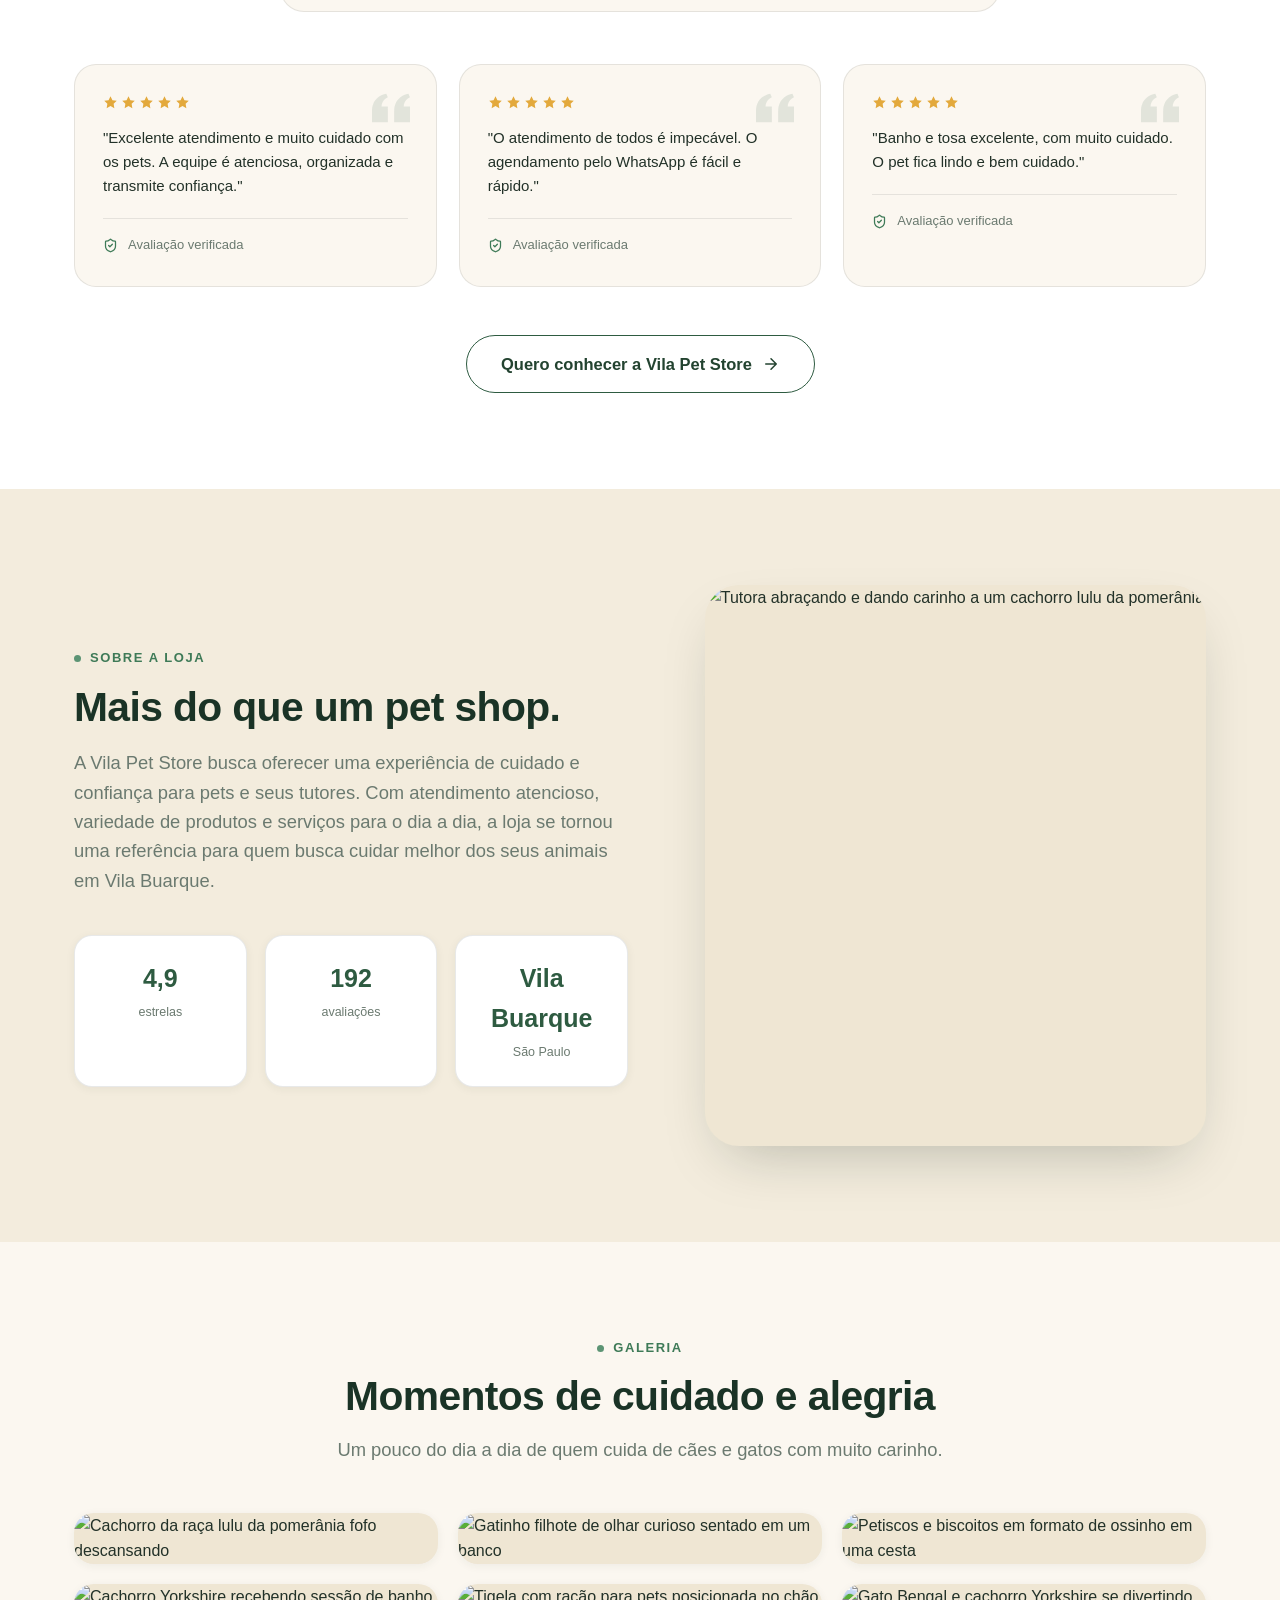
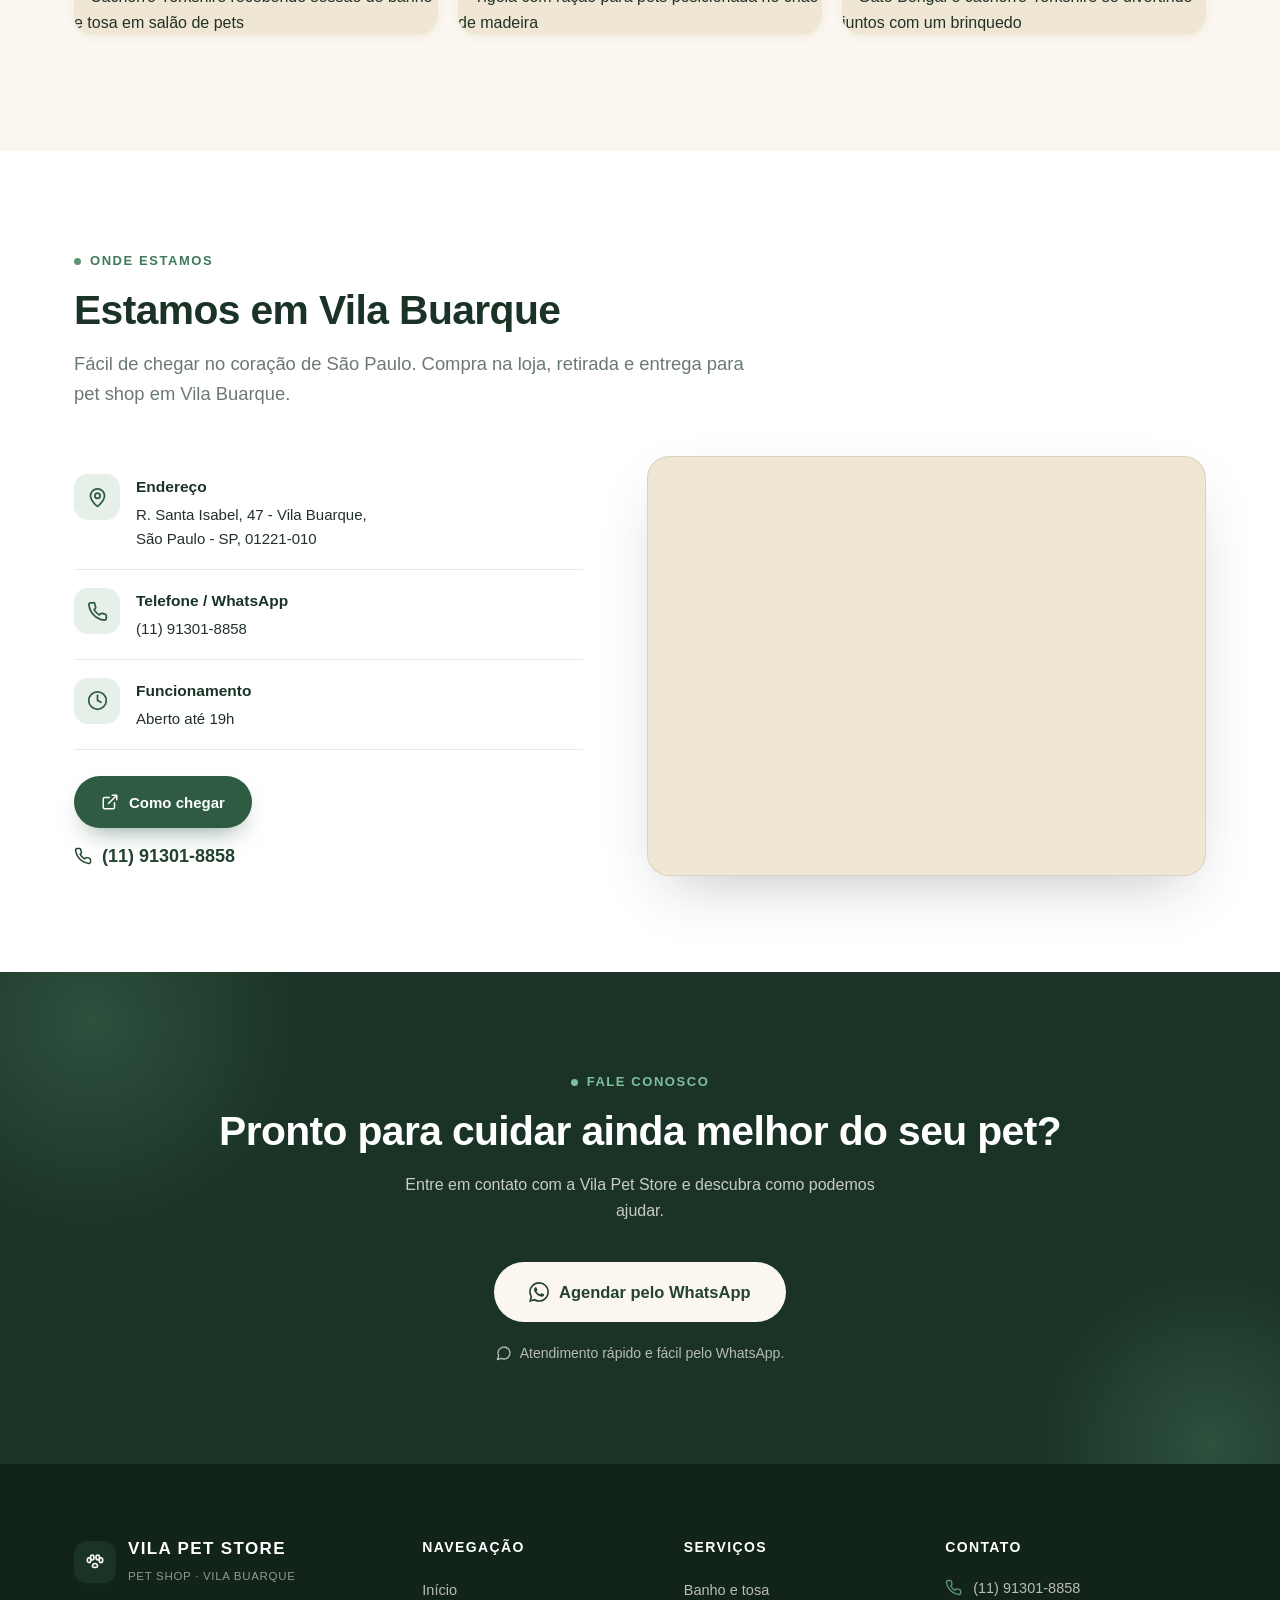
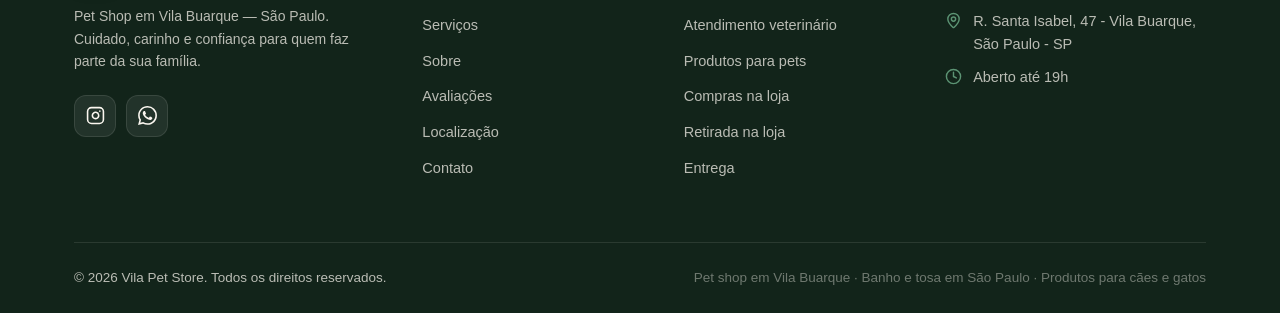
==== commit 357940d4: "Update print statement from 'Hello' to 'Goodbye'" ====
--- a/public_html/index.html
+++ b/public_html/index.html
@@ -594,7 +594,7 @@
       </div>
 
       <div class="footer-bottom">
-        <p>© 2026 Vila Pet Store. Todos os direitos reservados.Criado por DG Sites.</p>
+        <p>© 2026 Vila Pet Store. Todos os direitos reservados.</p>
         <p class="keywords">Pet shop em Vila Buarque · Banho e tosa em São Paulo · Produtos para cães e gatos</p>
       </div>
     </div>
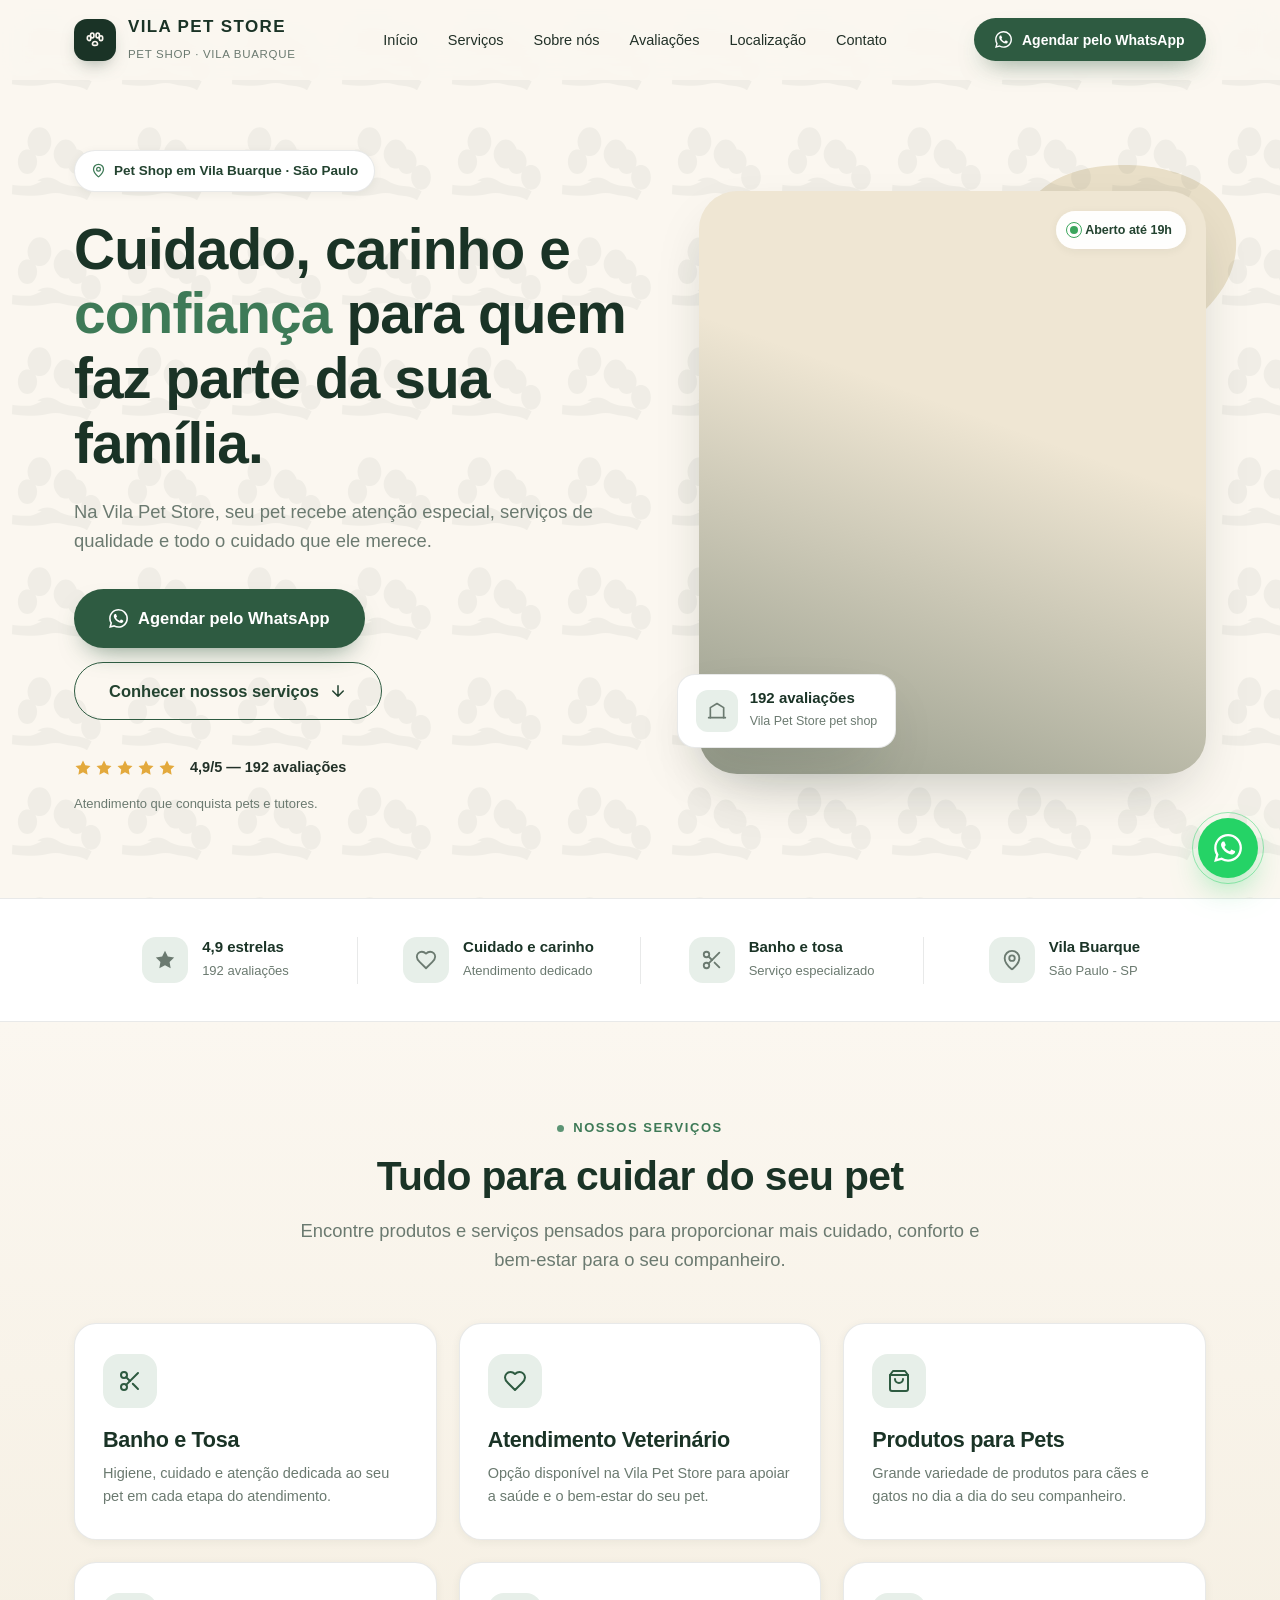
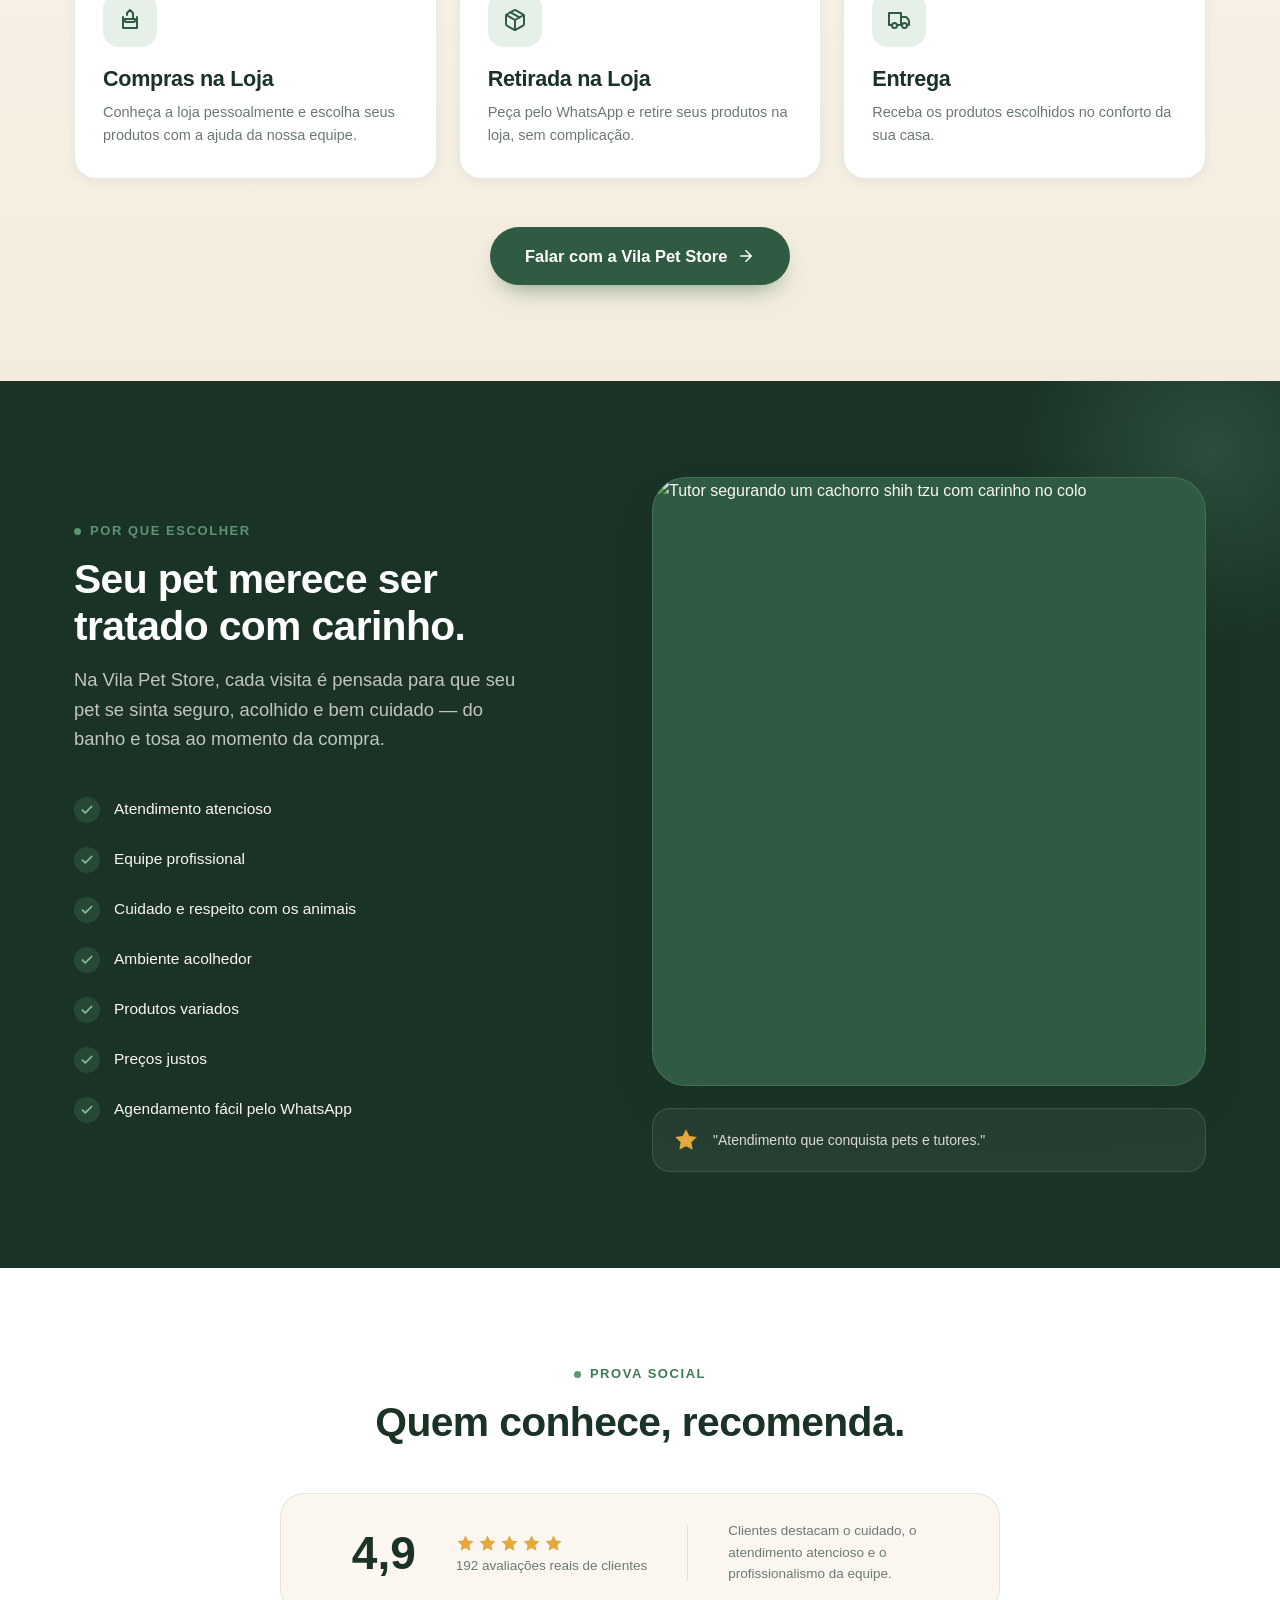
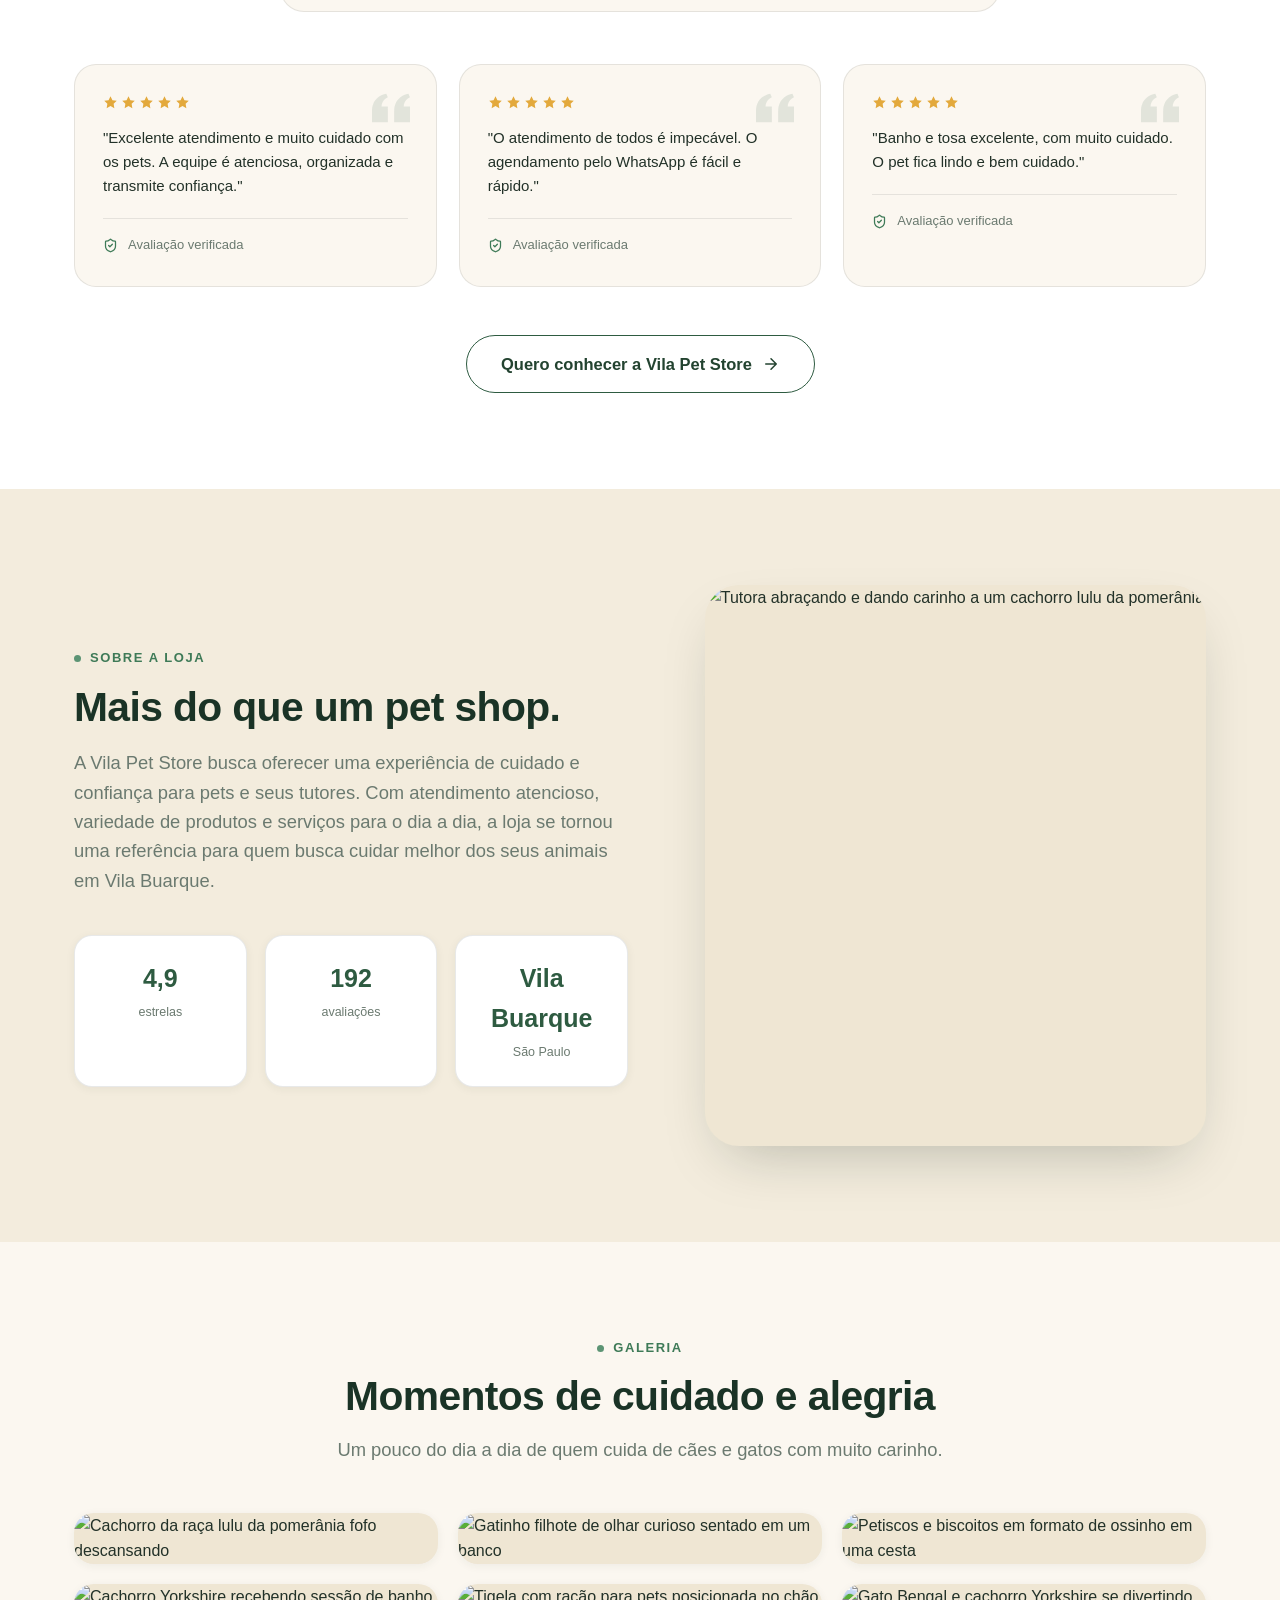
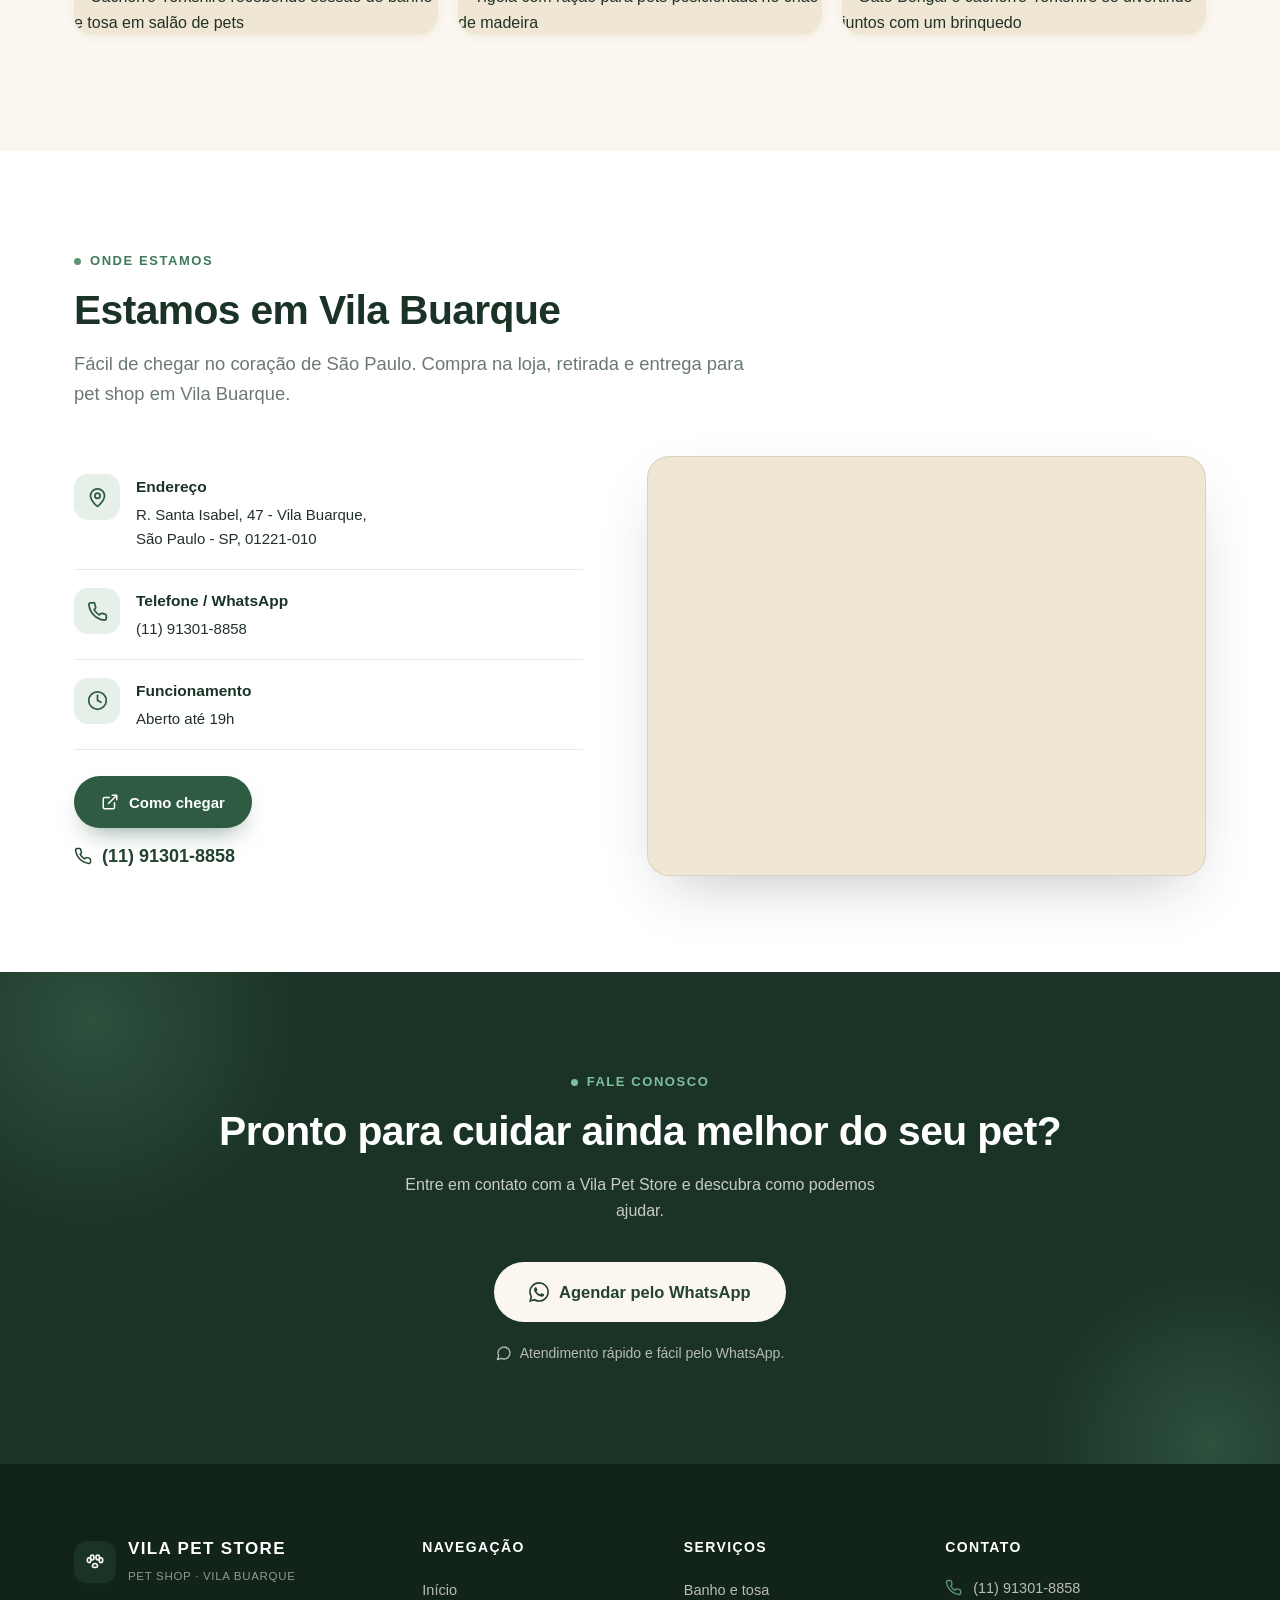
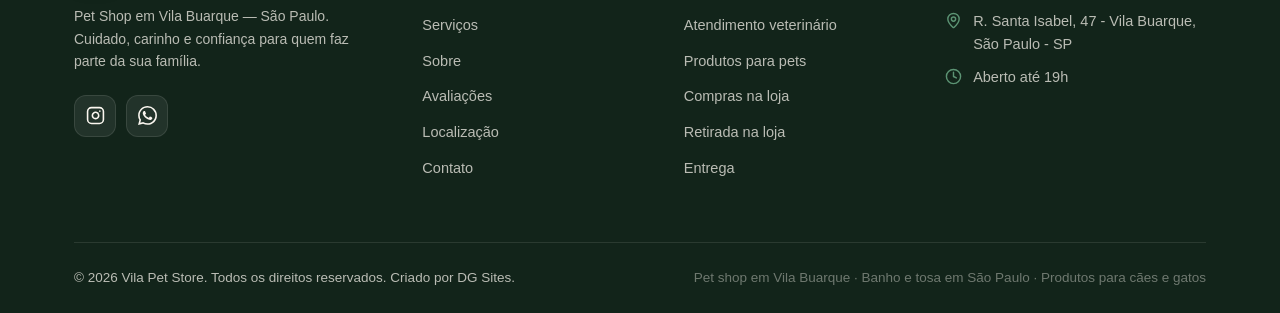
==== commit 1b7127e3: "Add files via upload" ====
--- a/public_html/index.html
+++ b/public_html/index.html
@@ -594,7 +594,7 @@
       </div>
 
       <div class="footer-bottom">
-        <p>© 2026 Vila Pet Store. Todos os direitos reservados.</p>
+        <p>© 2026 Vila Pet Store. Todos os direitos reservados. Criado por DG Sites.</p>
         <p class="keywords">Pet shop em Vila Buarque · Banho e tosa em São Paulo · Produtos para cães e gatos</p>
       </div>
     </div>
